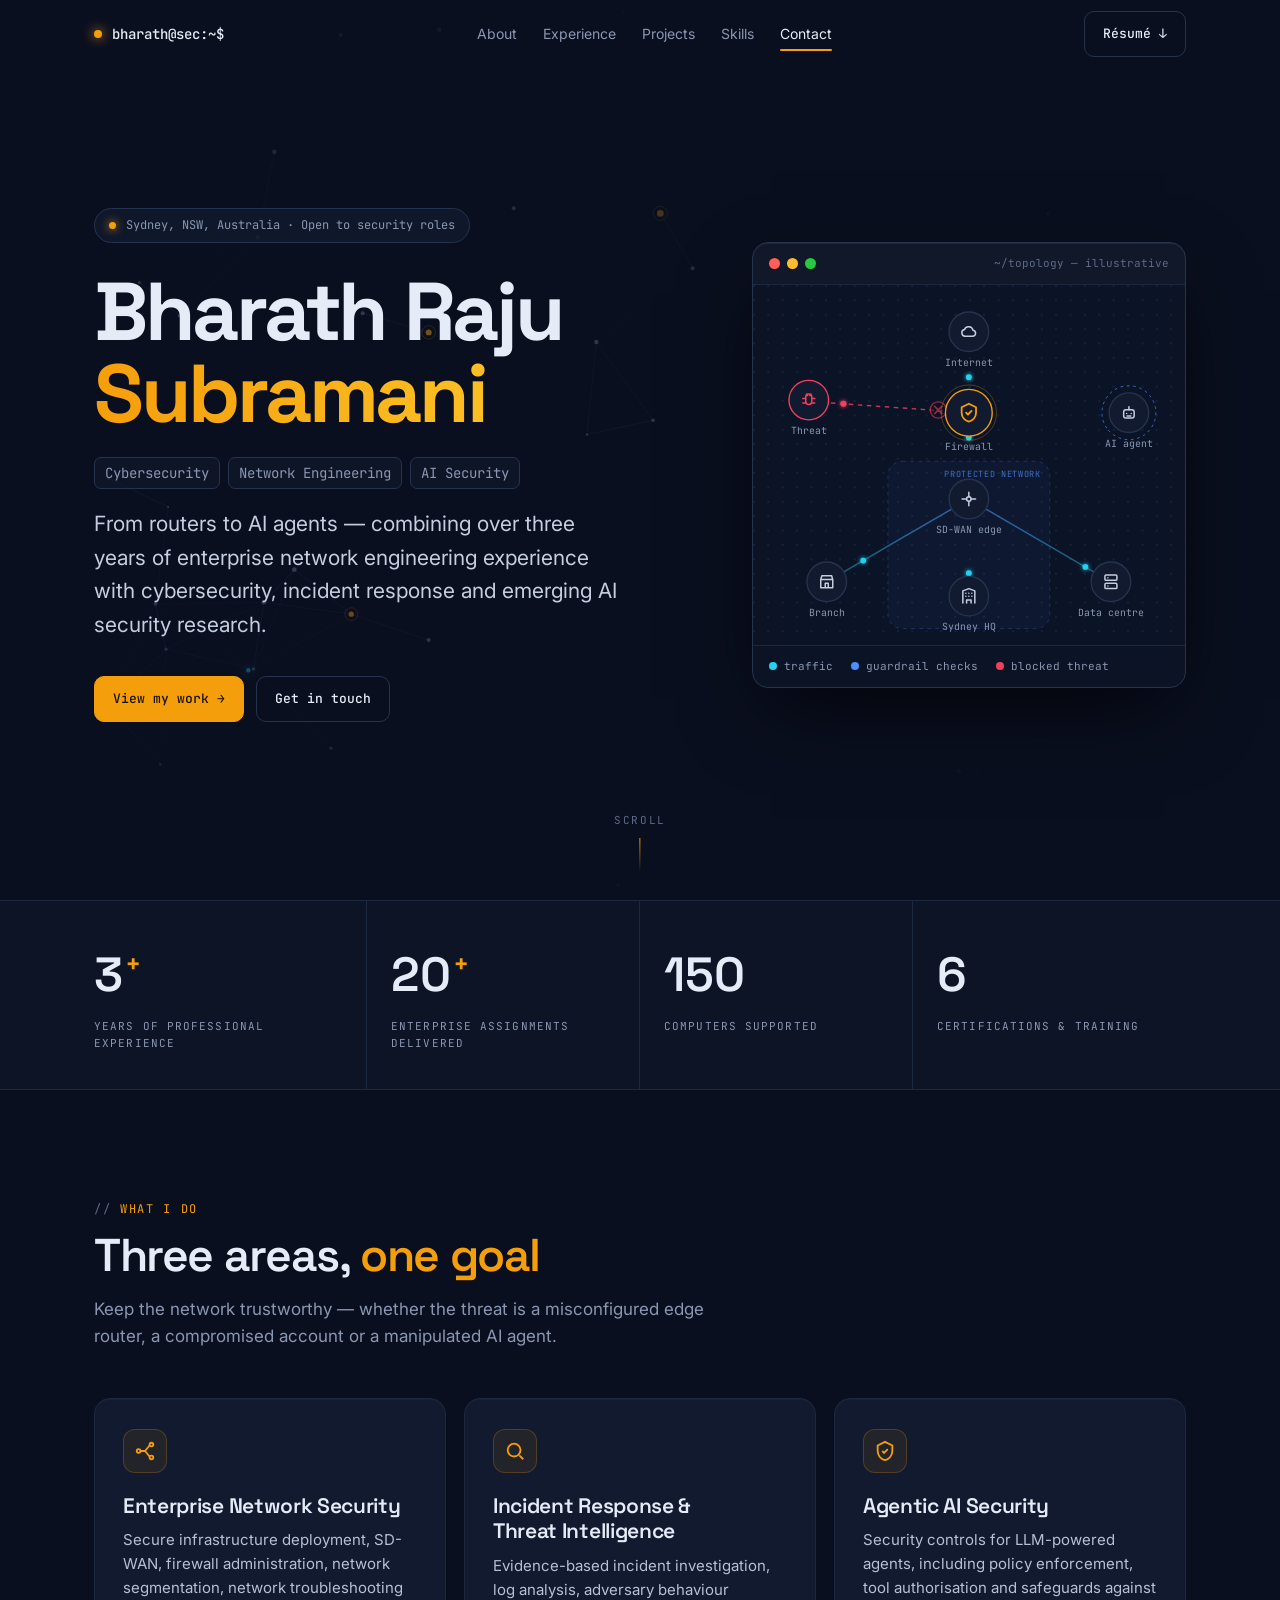
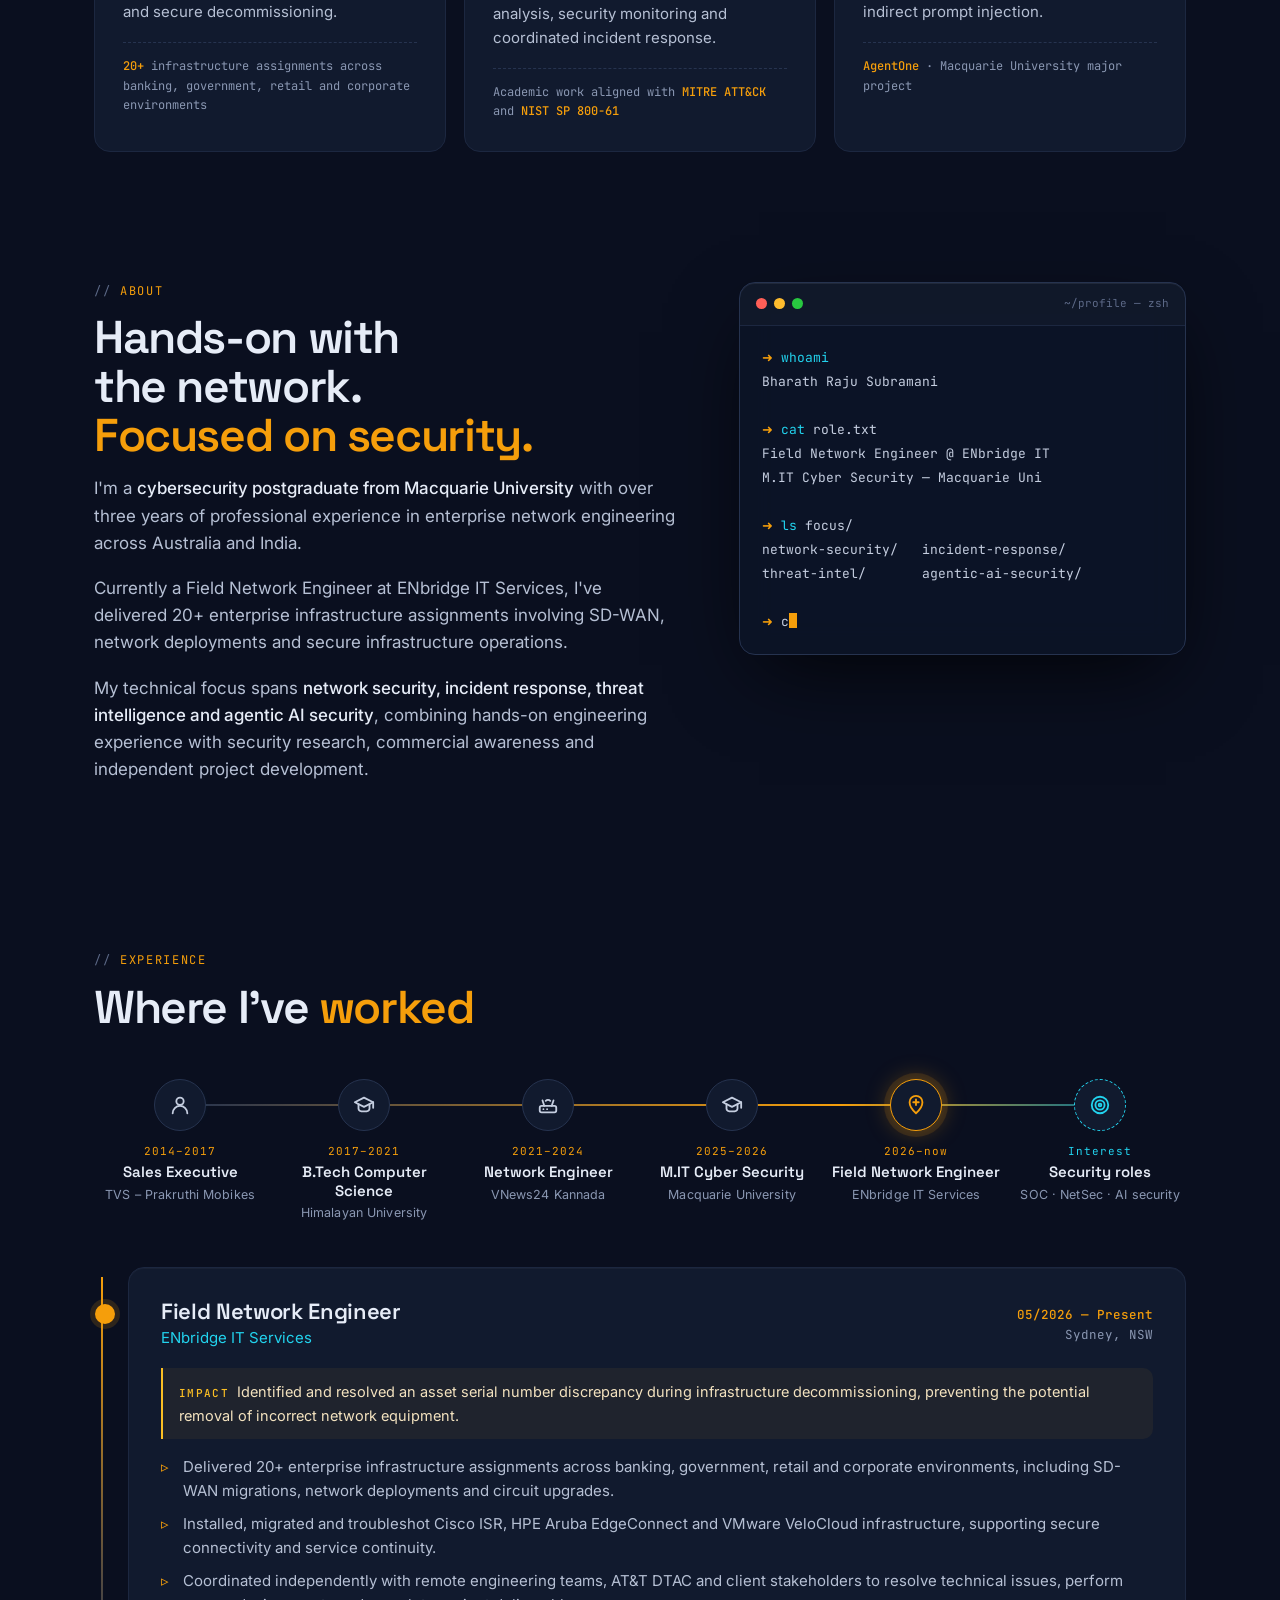
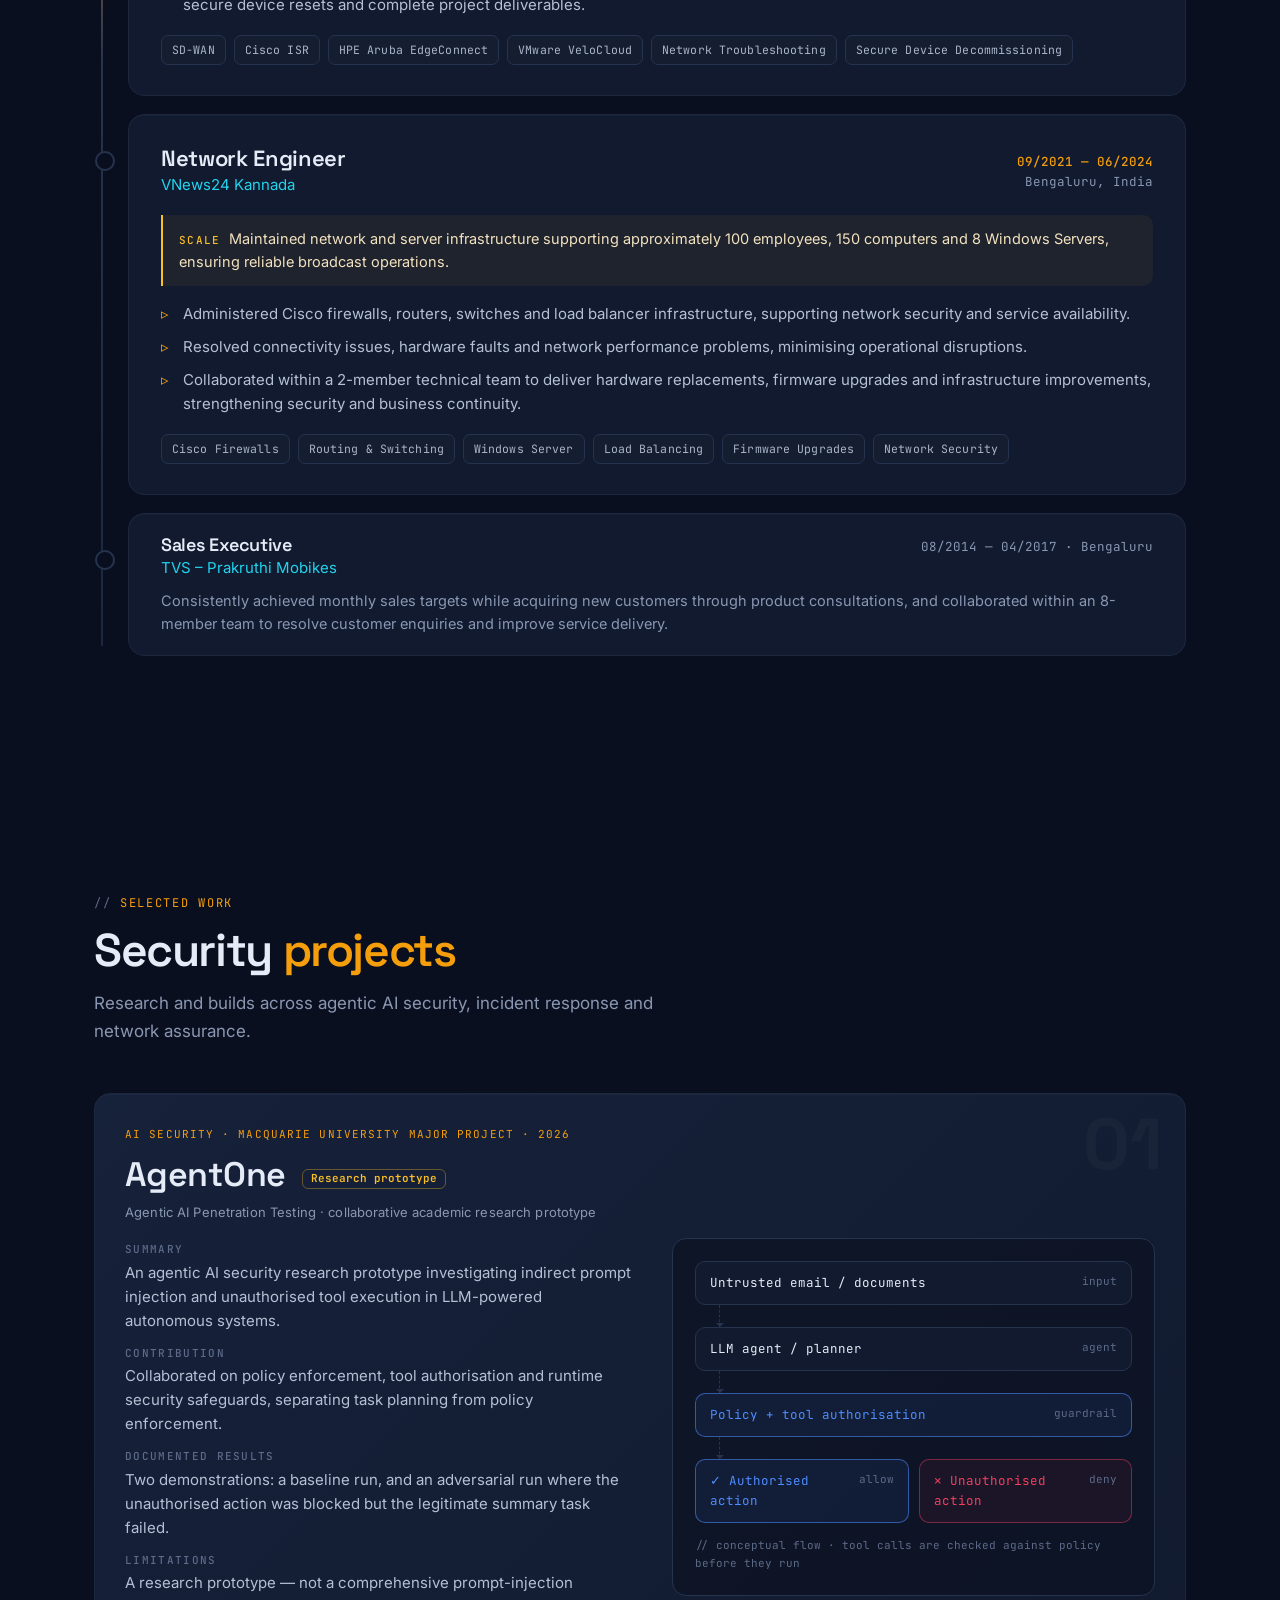
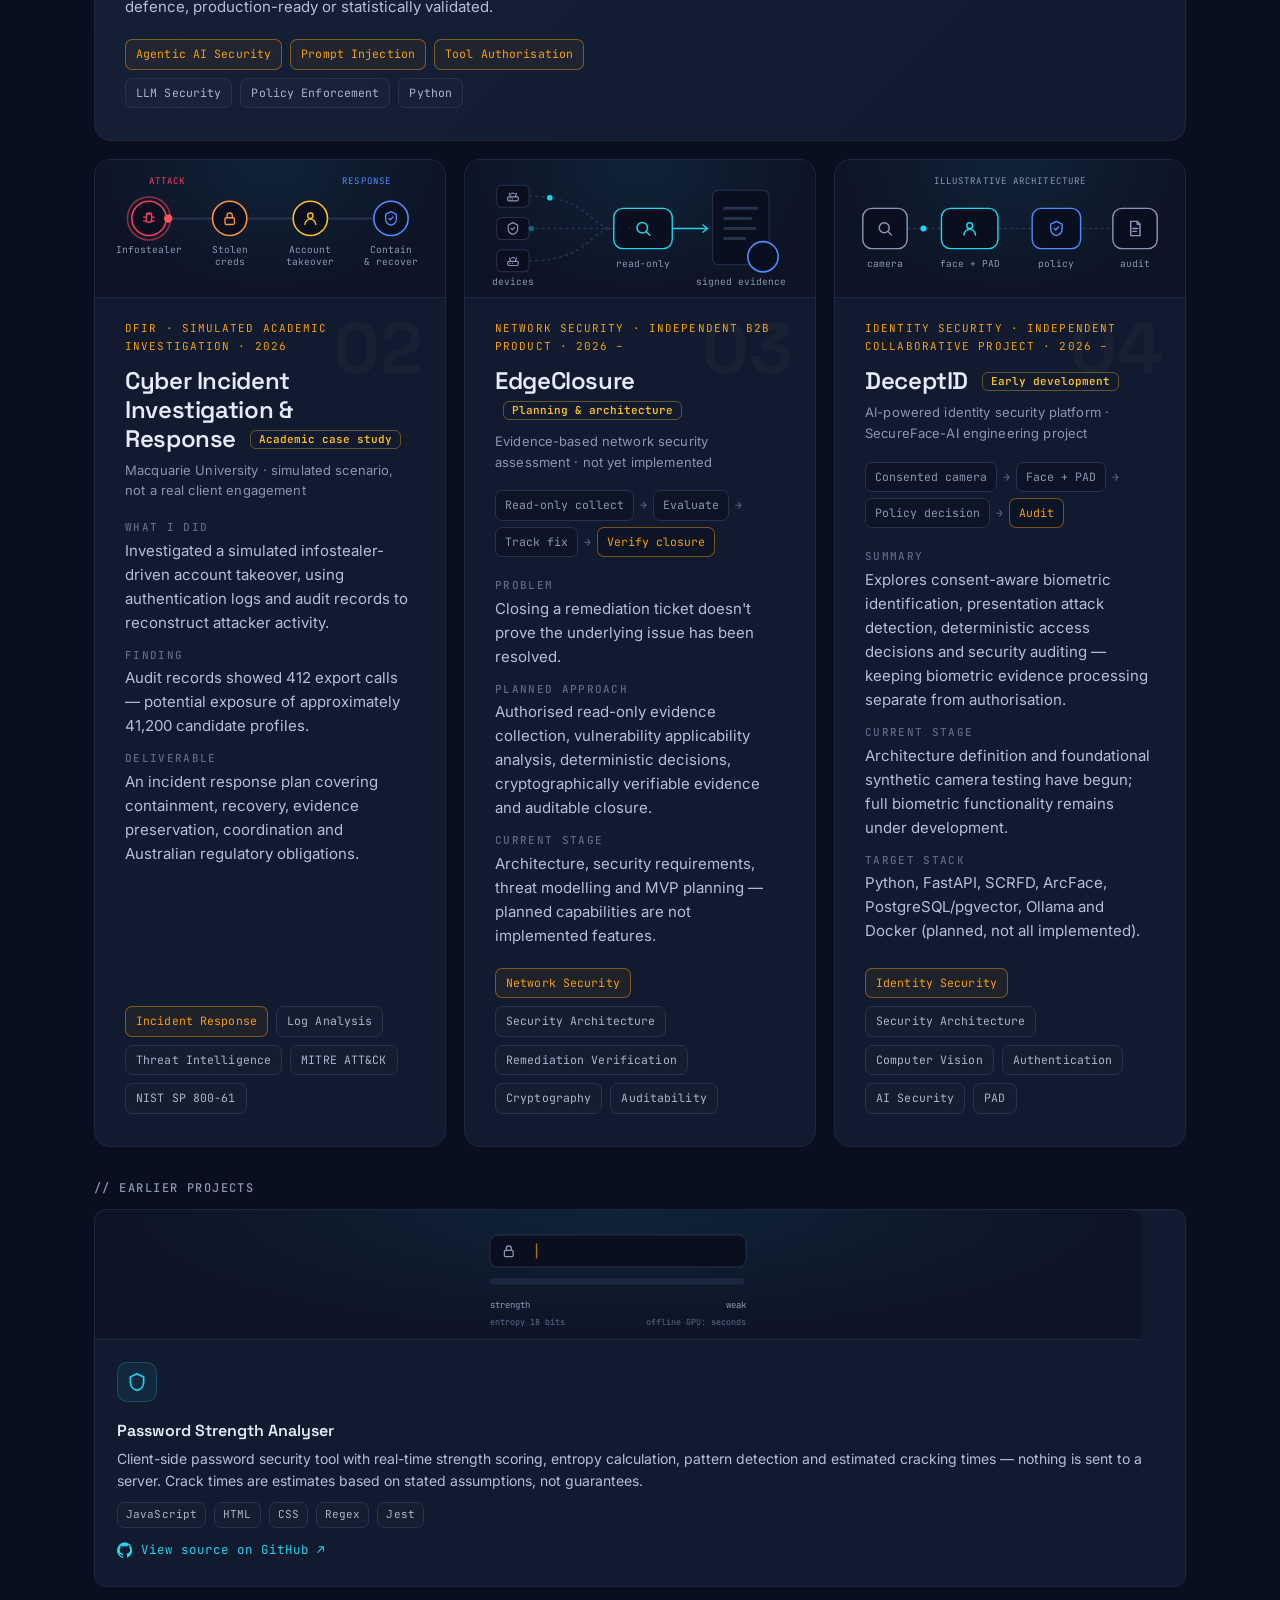
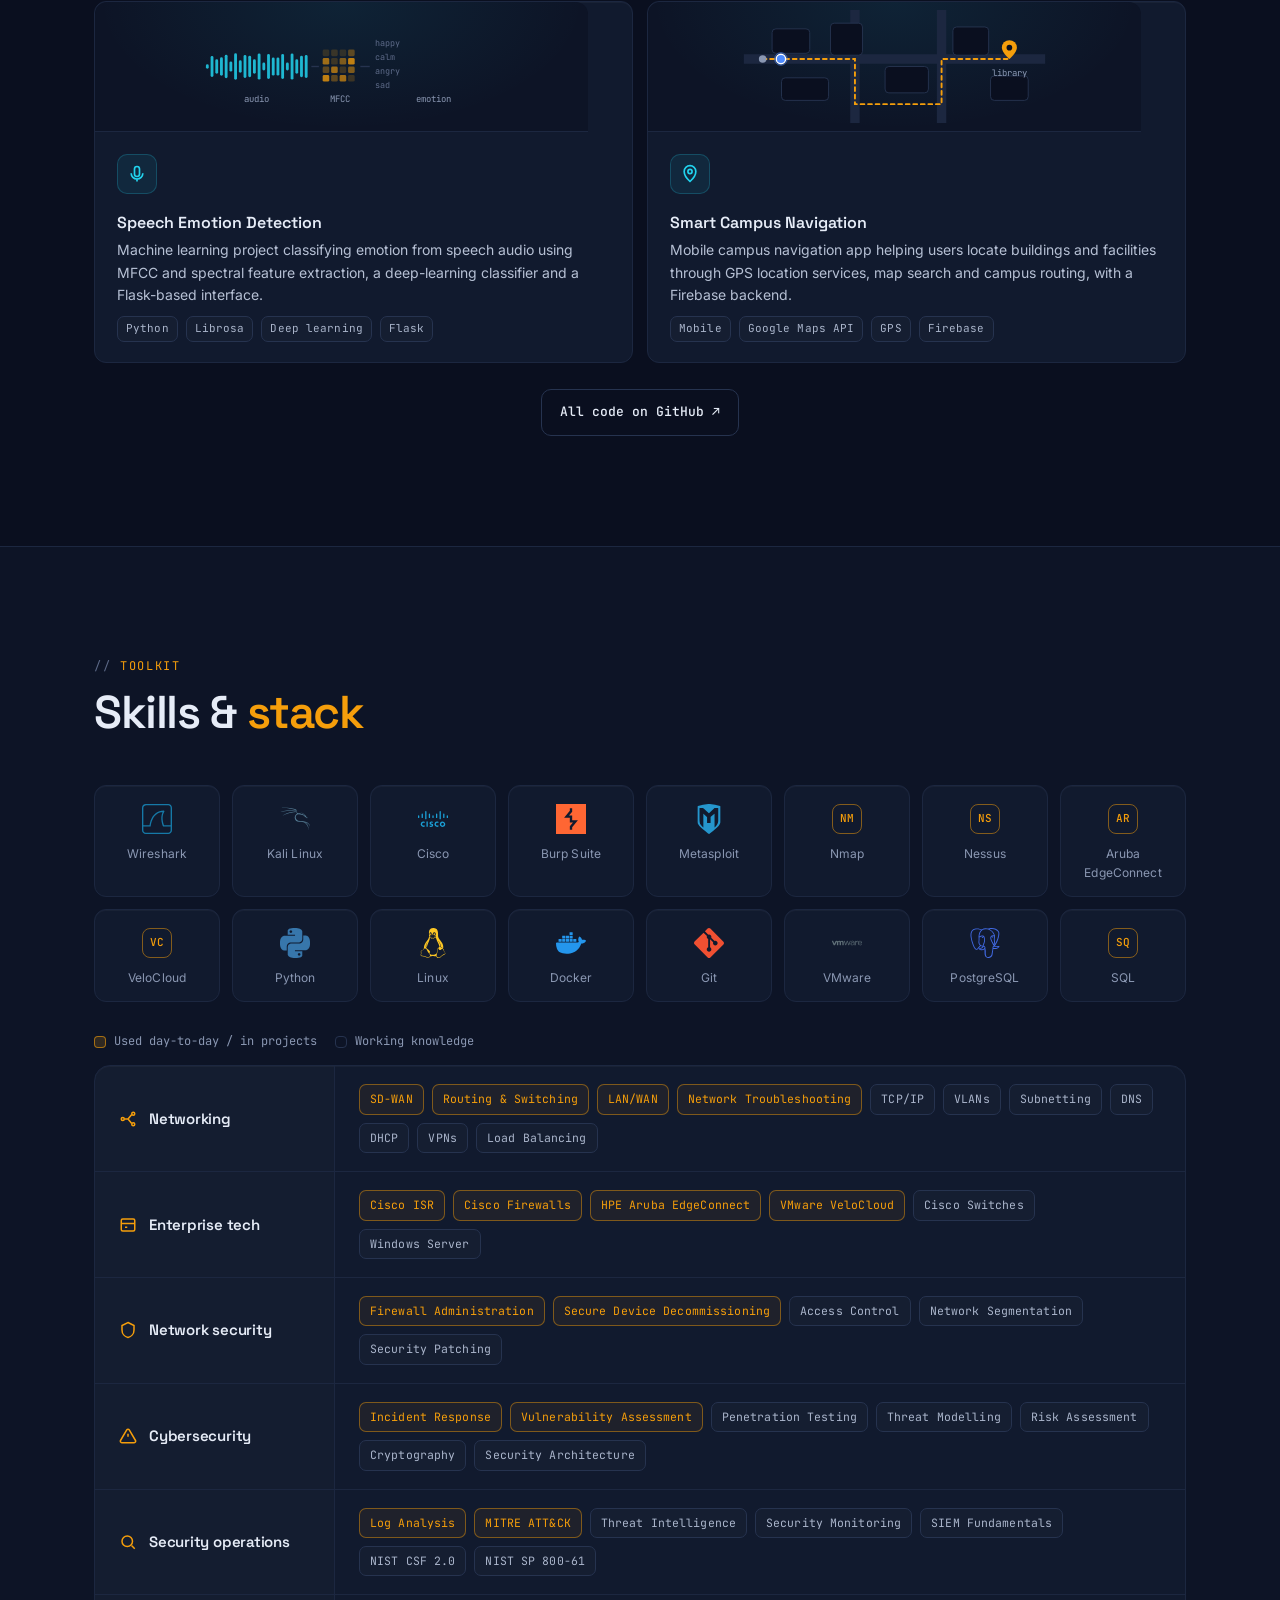
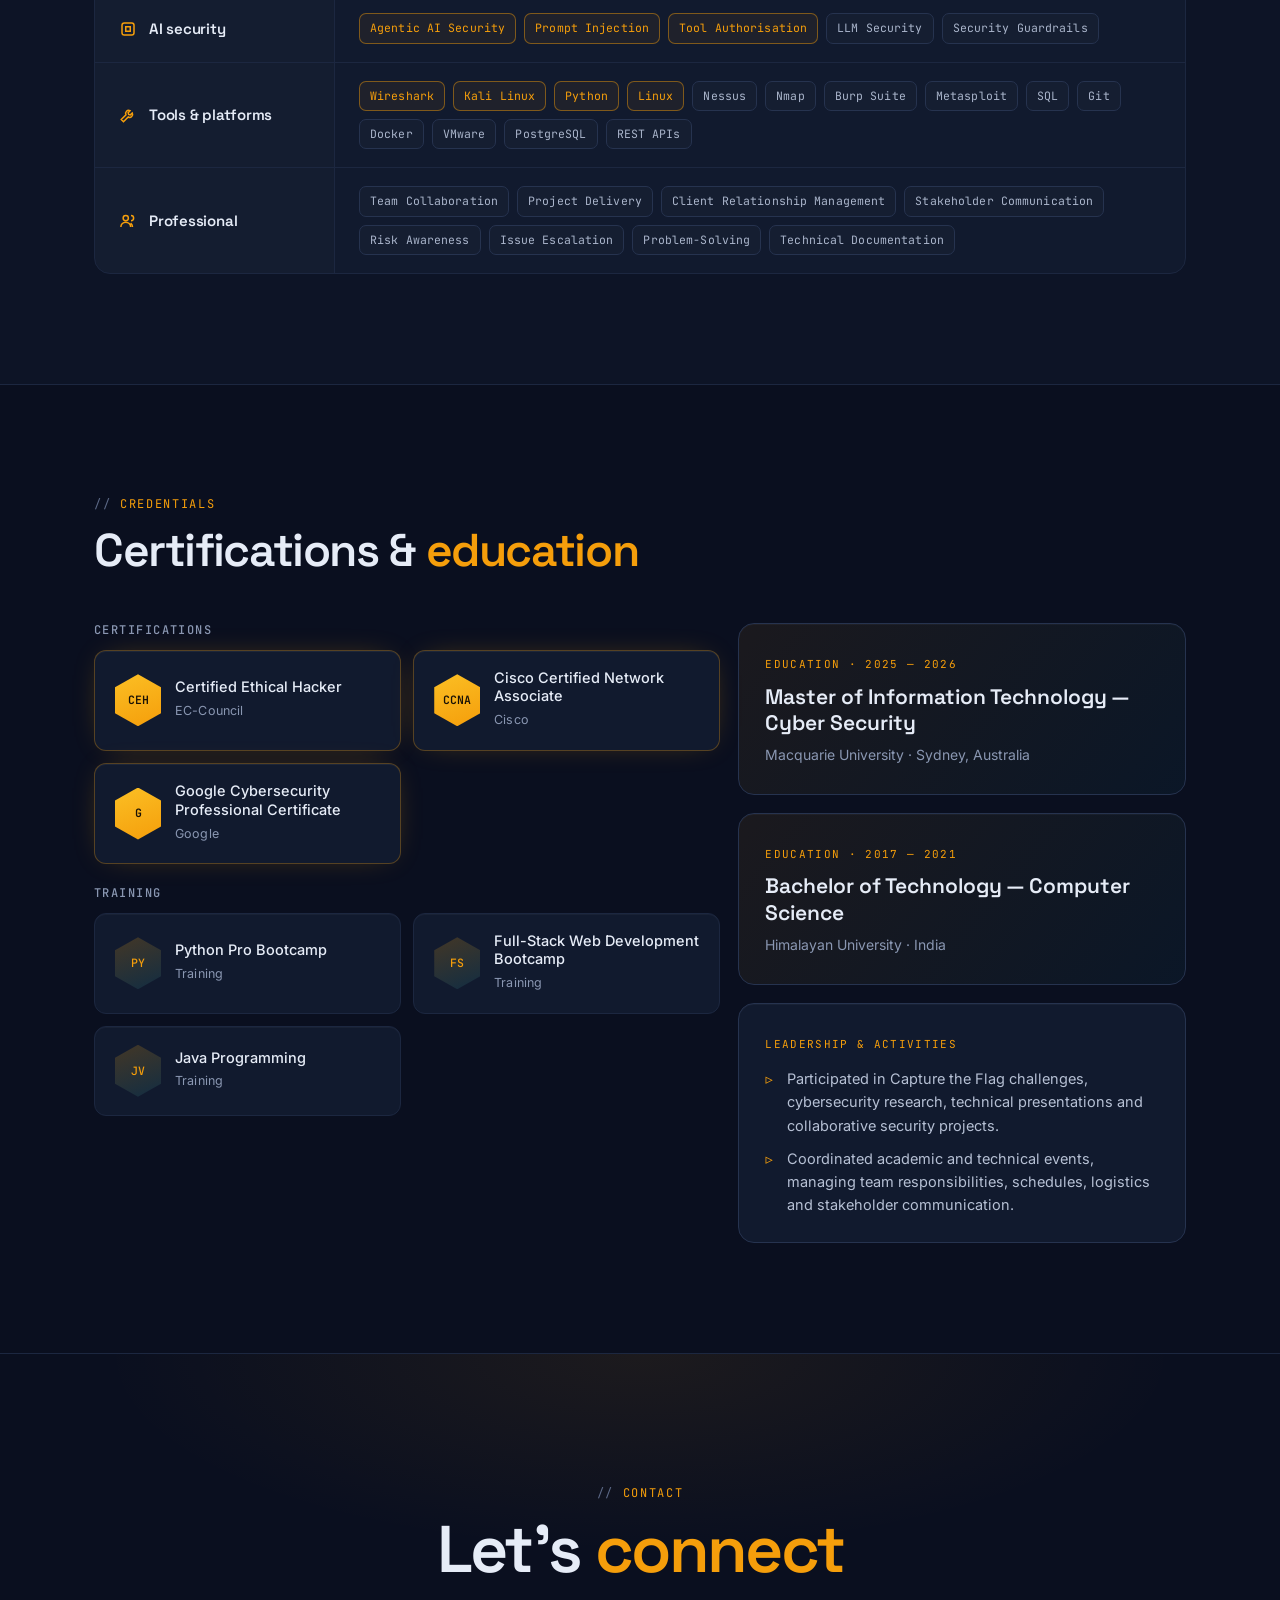
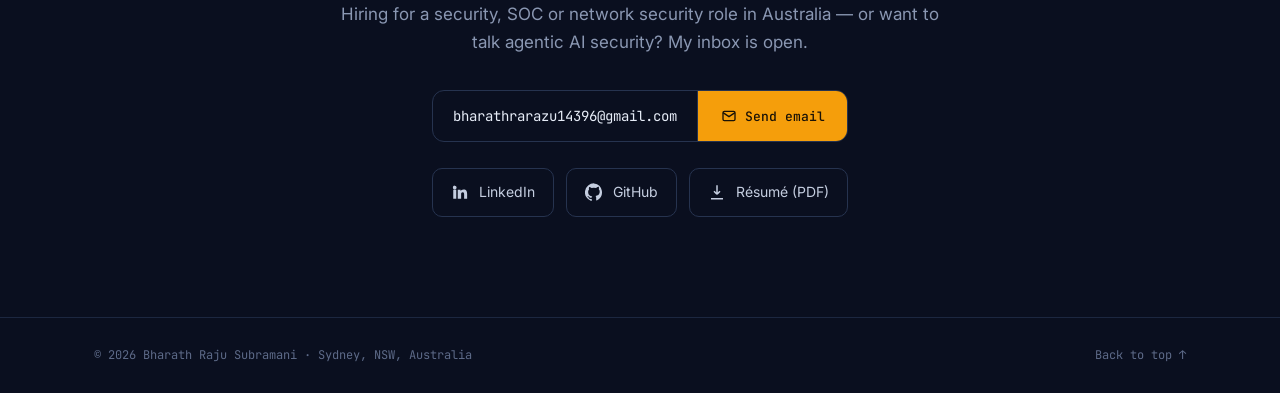
==== index.html @ dbf2a5c2 "Static name/stats fallback, single H1, social preview image and large-image cards" ====
<!doctype html>
<html lang="en">
<head>
<meta charset="utf-8">
<meta name="viewport" content="width=device-width, initial-scale=1">
<title>Bharath Raju Subramani | Cybersecurity, Network Engineering &amp; AI Security</title>
<meta name="description" content="Cybersecurity postgraduate from Macquarie University and Field Network Engineer in Sydney, Australia. Explore my work in enterprise network security, incident response, agentic AI security and cybersecurity research.">
<meta name="author" content="Bharath Raju Subramani">
<meta name="theme-color" content="#0a0f1f">
<meta property="og:type" content="website">
<meta property="og:title" content="Bharath Raju Subramani | Cybersecurity, Network Engineering & AI Security">
<meta property="og:description" content="Cybersecurity postgraduate from Macquarie University and Field Network Engineer in Sydney, Australia. Enterprise network security, incident response and agentic AI security.">
<meta name="twitter:title" content="Bharath Raju Subramani | Cybersecurity, Network Engineering & AI Security">
<meta name="twitter:description" content="Enterprise network security, incident response and agentic AI security. Sydney, Australia.">
<meta property="og:url" content="https://bharathraju.vercel.app/">
<link rel="canonical" href="https://bharathraju.vercel.app/">
<meta property="og:image" content="https://bharathraju.vercel.app/og-image.png">
<meta property="og:image:width" content="1200">
<meta property="og:image:height" content="630">
<meta property="og:image:alt" content="Bharath Raju Subramani — Cybersecurity, Network Engineering and AI Security portfolio">
<meta name="twitter:card" content="summary_large_image">
<meta name="twitter:image" content="https://bharathraju.vercel.app/og-image.png">
<link rel="icon" href="data:image/svg+xml,%3Csvg xmlns='http://www.w3.org/2000/svg' viewBox='0 0 64 64'%3E%3Crect width='64' height='64' rx='14' fill='%230a0f1f'/%3E%3Cpath d='M32 10l18 8v13c0 11-7.7 19.6-18 23-10.3-3.4-18-12-18-23V18z' fill='none' stroke='%23f59e0b' stroke-width='4'/%3E%3Ccircle cx='32' cy='31' r='5' fill='%23f59e0b'/%3E%3C/svg%3E">
<link rel="preconnect" href="https://fonts.googleapis.com">
<link rel="preconnect" href="https://fonts.gstatic.com" crossorigin>
<link href="https://fonts.googleapis.com/css2?family=Space+Grotesk:wght@400;500;600;700&family=Inter:wght@400;500;600&family=JetBrains+Mono:wght@400;500&display=swap" rel="stylesheet">
<link rel="stylesheet" href="css/style.css">
<script type="application/ld+json">
{"@context":"https://schema.org","@type":"Person","name":"Bharath Raju Subramani","jobTitle":"Field Network Engineer","worksFor":{"@type":"Organization","name":"ENbridge IT Services"},"alumniOf":[{"@type":"CollegeOrUniversity","name":"Macquarie University"},{"@type":"CollegeOrUniversity","name":"Himalayan University"}],"address":{"@type":"PostalAddress","addressLocality":"Sydney","addressRegion":"NSW","addressCountry":"AU"},"url":"https://bharathraju.vercel.app/","sameAs":["https://www.linkedin.com/in/bharathrajusubramani/","https://github.com/bharathraju-sec"],"knowsAbout":["Network Security","Incident Response","Threat Intelligence","Vulnerability Assessment","Agentic AI Security","SD-WAN"]}
</script>
<!-- Content lives in js/data.js; js/graphics.js draws the SVG art; js/render.js builds the page; js/main.js adds the interactions. -->
<script src="js/data.js" defer></script>
<script src="js/logos.js" defer></script>
<script src="js/graphics.js" defer></script>
<script src="js/render.js" defer></script>
<script src="js/main.js" defer></script>
</head>
<body>
<a class="skip" href="#main">Skip to content</a>

<nav class="nav" id="nav" aria-label="Main">
  <div class="wrap">
    <a href="#top" class="brand" id="brand"></a>
    <div class="links" id="links"></div>
    <a href="resume.pdf" class="btn" data-resume download>Résumé ↓</a>
    <button class="menu-btn" id="menuBtn" aria-label="Open menu" aria-expanded="false" aria-controls="sheet" aria-haspopup="dialog">☰</button>
  </div>
  <div class="progress" id="progress"></div>
</nav>

<!-- Mobile menu: a sheet you can drag down to dismiss -->
<div class="scrim" id="scrim" hidden></div>
<div class="sheet" id="sheet" role="dialog" aria-modal="true" aria-label="Menu" tabindex="-1" hidden>
  <div class="grabber" aria-hidden="true"></div>
  <div class="sheet-title">Menu</div>
  <nav class="sheet-links" id="sheetLinks" aria-label="Sections"></nav>
  <div class="sheet-actions">
    <a href="resume.pdf" class="btn primary" data-resume download>Résumé ↓</a>
    <a href="#contact" class="btn" id="sheetContact">Contact</a>
  </div>
</div>

<header class="hero" id="top">
  <canvas id="net" aria-hidden="true"></canvas>
  <div class="wrap">
    <div id="heroText">
      <!-- static fallback (replaced by js/render.js): real name and headline for crawlers and no-JS visitors -->
      <div class="h1-wrap"><h1 id="heroName">Bharath Raju<br><span class="grad">Subramani</span></h1></div>
      <div class="role"><span>Cybersecurity</span><span>Network Engineering</span><span>AI Security</span></div>
      <p class="tagline">From routers to AI agents — combining over three years of enterprise network engineering experience with cybersecurity, incident response and emerging AI security research.</p>
    </div>
    <figure class="map-card">
      <div class="term-bar"><b></b><b></b><b></b><span>~/topology — illustrative</span></div>
      <div id="heroMap"></div>
      <figcaption class="map-legend">
        <span><i style="background:var(--accent-2)"></i>traffic</span>
        <span><i style="background:var(--ok)"></i>guardrail checks</span>
        <span><i style="background:var(--bad)"></i>blocked threat</span>
      </figcaption>
    </figure>
  </div>
  <div class="scroll-hint" aria-hidden="true">SCROLL<i></i></div>
</header>

<main id="main">
  <!-- static fallback (replaced by js/render.js): the real figures, never zero placeholders -->
  <div class="stats"><div class="wrap">
    <div class="stat"><div class="n">3<sup>+</sup></div><div class="t">Years of professional experience</div></div>
    <div class="stat"><div class="n">20<sup>+</sup></div><div class="t">Enterprise assignments delivered</div></div>
    <div class="stat"><div class="n">150</div><div class="t">Computers supported</div></div>
    <div class="stat"><div class="n">6</div><div class="t">Certifications &amp; training</div></div>
  </div></div>
  <noscript>
    <section><div class="wrap">
      <h2>Bharath Raju Subramani</h2>
      <p class="lede">Cybersecurity · Network Engineering · AI Security — Sydney, NSW.
        This site needs JavaScript. You can still <a href="resume.pdf" style="color:var(--accent)">download my résumé</a>
        or email <a href="mailto:bharathrarazu14396@gmail.com" style="color:var(--accent)">bharathrarazu14396@gmail.com</a>.</p>
    </div></section>
  </noscript>
</main>

<footer>
  <div class="wrap">
    <span id="footerText"></span>
    <a href="#top">Back to top ↑</a>
  </div>
</footer>
</body>
</html>
---- css/style.css ----
:root{
  color-scheme:dark;   /* dark scrollbars and native controls */
  /* Palette: "Cobalt night, amber signal". Change colours here only. */
  --bg:#0a0f1f; --bg-2:#0d1426; --card:#111a2e; --card-2:#16213a;
  --line:#1c2740; --line-2:#26334f;
  --text:#e6ecf7; --body:#b6c0d4; --muted:#8a97b2; --dim:#5d6a88; --soft:#c5cee0; --chip-ink:#aab5cb;
  --accent:#f59e0b; --accent-hover:#fbbf24; --accent-ink:#1a1206;   /* amber: actions + highlights */
  --accent-2:#22d3ee;                                                 /* cyan: traffic / data */
  --ok:#4f8cff;                                                       /* cobalt: allowed / secured */
  --warn:#fbbf24; --warn-ink:#f3e2bf; --bad:#f43f5e;                  /* rose: threats only */
  --bg-rgb:10,15,31; --bg-2-rgb:13,20,38; --card-rgb:17,26,46;
  --accent-rgb:245,158,11; --accent-2-rgb:34,211,238; --ok-rgb:79,140,255; --warn-rgb:251,191,36; --bad-rgb:244,63,94;
  --radius:16px; --max:1140px;
  --f-head:'Space Grotesk',system-ui,sans-serif;
  --f-body:'Inter',system-ui,sans-serif;
  --f-mono:'JetBrains Mono',ui-monospace,monospace;
}
*{box-sizing:border-box;margin:0;padding:0}
html{scroll-behavior:smooth;scroll-padding-top:84px}
body{background:var(--bg);color:var(--text);font-family:var(--f-body);line-height:1.6;-webkit-font-smoothing:antialiased;overflow-x:hidden}
a{color:inherit;text-decoration:none}
::selection{background:var(--accent);color:var(--accent-ink)}
:focus-visible{outline:2px solid var(--accent);outline-offset:3px;border-radius:6px}
.skip{position:absolute;left:16px;top:-60px;z-index:100;background:var(--accent);color:var(--accent-ink);padding:10px 16px;border-radius:8px;font-weight:600}
.skip:focus{top:12px}
.wrap{max-width:var(--max);margin:0 auto;padding:0 24px}
.mono{font-family:var(--f-mono)}
.label{font-family:var(--f-mono);font-size:12px;letter-spacing:.14em;text-transform:uppercase;color:var(--accent)}
.label::before{content:"// ";color:var(--dim)}
h1,h2,h3{font-family:var(--f-head);letter-spacing:-.02em;line-height:1.1}
h2{font-size:clamp(30px,4.4vw,46px);font-weight:600;margin:12px 0 16px}
h2 em{font-style:normal;color:var(--accent)}
.lede{color:var(--muted);max-width:620px;font-size:17px}
section{padding:110px 0;position:relative}
.sec-head{margin-bottom:48px}

.btn{display:inline-flex;align-items:center;gap:8px;font-family:var(--f-mono);font-size:13px;font-weight:500;padding:12px 18px;border-radius:10px;border:1px solid var(--line-2);background:transparent;color:var(--text);transition:border-color .2s,color .2s,background .2s,transform .2s;cursor:pointer;white-space:nowrap}
.btn:hover{border-color:var(--accent);color:var(--accent)}
.btn.primary{background:var(--accent);color:var(--accent-ink);border-color:var(--accent)}
.btn.primary:hover{background:var(--accent-hover);color:var(--accent-ink);transform:translateY(-1px)}
.chips{display:flex;flex-wrap:wrap;gap:8px}
.chip{font-family:var(--f-mono);font-size:11.5px;padding:5px 10px;border-radius:7px;border:1px solid var(--line-2);color:var(--chip-ink);background:rgba(255,255,255,.015)}
.chip.core{border-color:rgba(var(--accent-rgb),.45);color:var(--accent);background:rgba(var(--accent-rgb),.06)}

/* NAV */
.nav{position:fixed;inset:0 0 auto 0;z-index:50;border-bottom:1px solid transparent;transition:background .3s,border-color .3s}
.nav.scrolled,.nav.open{background:rgba(var(--bg-rgb),.82);backdrop-filter:blur(14px);-webkit-backdrop-filter:blur(14px);border-color:var(--line)}
.nav .wrap{display:flex;align-items:center;justify-content:space-between;height:68px;gap:20px}
.brand{font-family:var(--f-mono);font-size:14px;font-weight:500;display:flex;align-items:center;gap:10px}
.brand .dot{width:8px;height:8px;border-radius:50%;background:var(--accent);box-shadow:0 0 12px var(--accent);animation:pulse 2.4s infinite}
@keyframes pulse{50%{opacity:.35}}
.links{display:flex;gap:26px;font-size:14px;color:var(--muted)}
.links a{position:relative;transition:color .2s}
.links a:hover,.links a.active{color:var(--text)}
.links a.active::after{content:"";position:absolute;left:0;right:0;bottom:-6px;height:2px;border-radius:2px;background:var(--accent)}
.menu-btn{display:none;background:none;border:1px solid var(--line-2);color:var(--text);border-radius:10px;width:42px;height:42px;font-size:18px;cursor:pointer}
.progress{position:absolute;left:0;bottom:-1px;height:2px;width:0;background:linear-gradient(90deg,var(--accent),var(--accent-2))}

/* HERO */
.hero{min-height:100vh;display:flex;align-items:center;padding:120px 0 90px;overflow:hidden}
#net{position:absolute;inset:0;width:100%;height:100%;opacity:.6}
.hero::after{content:"";position:absolute;inset:0;background:radial-gradient(ellipse 75% 65% at 30% 50%,transparent 0%,var(--bg) 88%);pointer-events:none}
.hero .wrap{position:relative;z-index:2;display:grid;grid-template-columns:1.25fr .9fr;gap:56px;align-items:center;width:100%}
.status{display:inline-flex;align-items:center;gap:10px;font-family:var(--f-mono);font-size:12px;color:var(--muted);border:1px solid var(--line-2);background:rgba(var(--card-rgb),.75);padding:7px 14px;border-radius:999px;margin-bottom:28px}
.status i{width:7px;height:7px;border-radius:50%;background:var(--accent);box-shadow:0 0 10px var(--accent)}
.hero h1{font-size:clamp(44px,6.8vw,82px);font-weight:700}
.hero h1 .grad{background:linear-gradient(90deg,var(--accent),var(--accent-hover));-webkit-background-clip:text;background-clip:text;color:transparent}
.hero .role{font-family:var(--f-mono);font-size:14px;color:var(--muted);margin:22px 0 18px;display:flex;flex-wrap:wrap;gap:8px}
.hero .role span{border:1px solid var(--line-2);border-radius:7px;padding:4px 10px;background:rgba(var(--card-rgb),.6)}
.hero .tagline{font-size:clamp(18px,2vw,21px);color:var(--soft);max-width:560px;margin-bottom:34px}
.hero .tagline b{color:var(--text);font-weight:500}
.cta{display:flex;flex-wrap:wrap;gap:12px}
.term{background:rgba(var(--bg-2-rgb),.9);border:1px solid var(--line-2);border-radius:var(--radius);overflow:hidden;box-shadow:0 30px 80px -20px rgba(0,0,0,.8);backdrop-filter:blur(6px)}
.term-bar{display:flex;align-items:center;gap:7px;padding:12px 16px;border-bottom:1px solid var(--line);background:rgba(255,255,255,.02)}
.term-bar b{width:11px;height:11px;border-radius:50%}
.term-bar b:nth-child(1){background:#ff5f57}.term-bar b:nth-child(2){background:#febc2e}.term-bar b:nth-child(3){background:#28c840}
.term-bar span{margin-left:auto;font-family:var(--f-mono);font-size:11px;color:var(--dim)}
.term pre{font-family:var(--f-mono);font-size:13px;line-height:1.85;padding:20px 22px;color:var(--soft);white-space:pre-wrap;min-height:300px}
.term .p{color:var(--accent)} .term .k{color:var(--accent-2)} .term .w{color:var(--warn)}
.cursor{display:inline-block;width:8px;height:15px;background:var(--accent);vertical-align:-2px;animation:blink 1s steps(1) infinite}
@keyframes blink{50%{opacity:0}}
.scroll-hint{position:absolute;left:50%;bottom:28px;z-index:2;transform:translateX(-50%);font-family:var(--f-mono);font-size:11px;letter-spacing:.14em;color:var(--dim);display:flex;flex-direction:column;align-items:center;gap:8px}
.scroll-hint i{width:1px;height:34px;background:linear-gradient(var(--accent),transparent);animation:drop 1.8s infinite}
@keyframes drop{0%{transform:scaleY(0);transform-origin:top}50%{transform:scaleY(1);transform-origin:top}51%{transform-origin:bottom}100%{transform:scaleY(0);transform-origin:bottom}}

/* STATS */
.stats{border-top:1px solid var(--line);border-bottom:1px solid var(--line);background:var(--bg-2)}
.stats .wrap{display:grid;grid-template-columns:repeat(4,1fr)}
.stat{padding:36px 24px;border-right:1px solid var(--line)}
.stat:first-child{padding-left:0}
.stat:last-child{border-right:0}
.stat .n{font-family:var(--f-head);font-size:clamp(34px,4vw,48px);font-weight:600}
.stat .n sup{color:var(--accent);font-size:.55em;vertical-align:.7em;margin-left:2px}
.stat .t{font-family:var(--f-mono);font-size:11px;letter-spacing:.1em;text-transform:uppercase;color:var(--muted);margin-top:4px}

/* FOCUS */
.focus{display:grid;grid-template-columns:repeat(3,1fr);gap:18px}
.pillar{padding:30px 28px;border:1px solid var(--line);border-radius:var(--radius);background:var(--card);transition:border-color .25s,transform .25s}
.pillar:hover{border-color:var(--line-2);transform:translateY(-3px)}
.pillar .ico{width:44px;height:44px;border-radius:12px;display:grid;place-items:center;background:rgba(var(--accent-rgb),.08);border:1px solid rgba(var(--accent-rgb),.22);color:var(--accent);margin-bottom:20px}
.pillar .ico svg{width:22px;height:22px}
.pillar h3{font-size:21px;font-weight:600;margin-bottom:10px}
.pillar p{color:var(--body);font-size:15px;margin-bottom:18px}
.pillar .proof{font-family:var(--f-mono);font-size:12px;color:var(--muted);border-top:1px dashed var(--line-2);padding-top:14px}
.pillar .proof b{color:var(--accent);font-weight:500}

/* ABOUT */
.about-grid{display:grid;grid-template-columns:1.3fr 1fr;gap:64px;align-items:start}
.about p{color:var(--body);font-size:17px;margin-bottom:18px}
.about p strong{color:var(--text);font-weight:500}
.facts{border:1px solid var(--line);border-radius:var(--radius);background:var(--card);overflow:hidden}
.facts h3{font-family:var(--f-mono);font-size:13px;font-weight:500;color:var(--muted);padding:16px 22px;border-bottom:1px solid var(--line);background:rgba(255,255,255,.015)}
.facts dl{display:grid;grid-template-columns:auto 1fr}
.facts dt,.facts dd{padding:14px 22px;border-bottom:1px solid var(--line);font-size:14px}
.facts dt{font-family:var(--f-mono);font-size:12px;color:var(--dim);text-transform:uppercase;letter-spacing:.08em;padding-right:8px}
.facts dd{color:var(--text)}
.facts dt:nth-last-child(2),.facts dd:last-child{border-bottom:0}

/* EXPERIENCE — timeline */
.timeline{position:relative;padding-left:34px}
.timeline::before{content:"";position:absolute;left:7px;top:10px;bottom:10px;width:2px;background:linear-gradient(var(--accent),var(--line-2) 40%,var(--line))}
.job{position:relative;padding:30px 32px;border:1px solid var(--line);border-radius:var(--radius);background:var(--card);margin-bottom:18px;transition:border-color .25s}
.job:hover{border-color:var(--line-2)}
.job::before{content:"";position:absolute;left:-34px;top:36px;width:16px;height:16px;border-radius:50%;background:var(--bg);border:2px solid var(--line-2)}
.job.current::before{border-color:var(--accent);background:var(--accent);box-shadow:0 0 0 5px rgba(var(--accent-rgb),.15)}
.job-head{display:flex;flex-wrap:wrap;justify-content:space-between;gap:6px 20px;align-items:baseline}
.job h3{font-size:22px;font-weight:600}
.job .co{color:var(--accent-2);font-size:15px}
.job .when{font-family:var(--f-mono);font-size:12.5px;color:var(--muted);text-align:right}
.job .when b{color:var(--accent);font-weight:500}
.highlight{margin:18px 0 16px;padding:12px 16px;border-left:2px solid var(--warn);background:rgba(var(--warn-rgb),.06);border-radius:0 10px 10px 0;font-size:14.5px;color:var(--warn-ink)}
.highlight b{font-family:var(--f-mono);font-size:11px;letter-spacing:.12em;color:var(--warn);font-weight:500;margin-right:8px}
.job ul{list-style:none;display:grid;gap:9px;margin-bottom:18px}
.job li{position:relative;padding-left:22px;color:var(--body);font-size:15px}
.job li::before{content:"▹";position:absolute;left:0;color:var(--accent)}
.job.compact{padding:20px 32px}
.job.compact p{color:var(--muted);font-size:14.5px;margin-top:8px}

/* PROJECTS */
.projects{display:grid;grid-template-columns:repeat(3,1fr);gap:18px}
.proj-link{display:inline-flex;align-items:center;gap:8px;margin-top:18px;font-family:var(--f-mono);font-size:12.5px;color:var(--accent-2);align-self:flex-start}
.proj-link:hover{color:var(--accent)}
.proj-link svg{width:16px;height:16px}
.earlier{margin-top:34px}
.earlier h3{font-family:var(--f-mono);font-size:12px;font-weight:500;letter-spacing:.12em;text-transform:uppercase;color:var(--muted);margin-bottom:14px}
.earlier-grid{display:grid;grid-template-columns:1fr 1fr;gap:14px}
.mini{display:flex;gap:16px;padding:20px 22px;border:1px solid var(--line);border-radius:12px;background:var(--card)}
.mini .ic{flex:none;width:40px;height:40px;border-radius:10px;display:grid;place-items:center;background:rgba(var(--accent-2-rgb),.08);border:1px solid rgba(var(--accent-2-rgb),.22);color:var(--accent-2)}
.mini .ic svg{width:20px;height:20px}
.mini b{display:block;font-family:var(--f-head);font-size:16px;font-weight:600;margin-bottom:4px}
.mini p{font-size:14px;color:var(--body);margin-bottom:10px}
.mini .chips .chip{font-size:11px;padding:3px 8px}
.proj{position:relative;display:flex;flex-direction:column;padding:32px 30px;border:1px solid var(--line);border-radius:var(--radius);background:var(--card);overflow:hidden;transition:border-color .25s,transform .25s}
.proj:hover{border-color:rgba(var(--accent-rgb),.4);transform:translateY(-3px)}
.proj.featured{grid-column:1/-1;display:grid;grid-template-columns:1.05fr 1fr;gap:40px;align-items:center;background:linear-gradient(135deg,var(--card-2),var(--card))}
.proj .num{position:absolute;right:22px;top:14px;font-family:var(--f-head);font-size:72px;font-weight:700;color:rgba(255,255,255,.03);line-height:1;pointer-events:none}
.proj .kind{font-family:var(--f-mono);font-size:11px;letter-spacing:.1em;text-transform:uppercase;color:var(--accent);margin-bottom:12px}
.proj h3{font-size:24px;font-weight:600;margin-bottom:6px}
.proj.featured h3{font-size:clamp(26px,3vw,34px)}
.proj .meta{font-size:13px;color:var(--muted);margin-bottom:18px}
.badge{display:inline-block;font-family:var(--f-mono);font-size:11px;color:var(--warn);border:1px solid rgba(var(--warn-rgb),.35);border-radius:6px;padding:2px 8px;margin-left:8px;vertical-align:4px;letter-spacing:0}
.case{display:grid;gap:12px;margin-bottom:20px}
.case div{font-size:15px;color:var(--body)}
.case b{display:block;font-family:var(--f-mono);font-size:11px;letter-spacing:.12em;text-transform:uppercase;color:var(--dim);font-weight:500;margin-bottom:2px}
.proj .chips{margin-top:auto}

/* flow diagram */
.flow{display:flex;flex-direction:column;gap:0;padding:22px;border:1px solid var(--line-2);border-radius:14px;background:rgba(var(--bg-rgb),.6);font-family:var(--f-mono);font-size:12.5px}
.flow .row{display:flex;align-items:center;gap:12px}
.flow .node{flex:1;padding:11px 14px;border:1px solid var(--line-2);border-radius:10px;background:var(--card);color:var(--text);display:flex;justify-content:space-between;gap:10px}
.flow .node small{color:var(--dim);font-size:11px}
.flow .node.gate{border-color:rgba(var(--ok-rgb),.55);background:rgba(var(--ok-rgb),.08);color:var(--ok)}
.flow .node.bad{border-color:rgba(var(--bad-rgb),.45);background:rgba(var(--bad-rgb),.06);color:var(--bad)}
.flow .arrow{height:22px;margin-left:24px;border-left:1px dashed var(--line-2);position:relative}
.flow .arrow::after{content:"";position:absolute;left:-4px;bottom:0;border:4px solid transparent;border-top-color:var(--line-2);border-bottom:0}
.flow .split{display:grid;grid-template-columns:1fr 1fr;gap:10px}
.flow .caption{margin-top:14px;color:var(--dim);font-size:11px}
.mini-flow{display:flex;flex-wrap:wrap;align-items:center;gap:6px;margin:0 0 20px;font-family:var(--f-mono);font-size:11.5px;color:var(--muted)}
.mini-flow span{padding:5px 9px;border:1px solid var(--line-2);border-radius:7px;background:rgba(var(--bg-rgb),.5)}
.mini-flow span.on{border-color:rgba(var(--accent-rgb),.45);color:var(--accent)}
.mini-flow em{font-style:normal;color:var(--dim)}
.more{margin-top:26px;display:flex;justify-content:center}

/* SKILLS — matrix */
.matrix{border:1px solid var(--line);border-radius:var(--radius);background:var(--card);overflow:hidden}
.mrow{display:grid;grid-template-columns:240px 1fr;border-bottom:1px solid var(--line)}
.mrow:last-child{border-bottom:0}
.mrow h3{display:flex;align-items:center;gap:12px;padding:22px 24px;font-size:15px;font-weight:600;border-right:1px solid var(--line);background:rgba(255,255,255,.012)}
.mrow h3 svg{width:18px;height:18px;color:var(--accent);flex:none}
.mrow .chips{padding:18px 24px;align-content:center}
.legend{display:flex;gap:18px;margin-top:14px;font-family:var(--f-mono);font-size:12px;color:var(--muted)}
.legend span{display:inline-flex;align-items:center;gap:8px}
.legend i{width:12px;height:12px;border-radius:4px;border:1px solid var(--line-2)}
.legend i.core{border-color:rgba(var(--accent-rgb),.6);background:rgba(var(--accent-rgb),.15)}

/* CREDENTIALS */
.cred-grid{display:grid;grid-template-columns:1.4fr 1fr;gap:18px;align-items:start}
.certs{display:grid;grid-template-columns:1fr 1fr;gap:12px}
.cert{display:flex;align-items:center;gap:14px;padding:18px 20px;border:1px solid var(--line);border-radius:12px;background:var(--card)}
.cert.key{border-color:rgba(var(--accent-rgb),.3)}
.cert .ic{flex:none;width:44px;height:44px;border-radius:10px;display:grid;place-items:center;font-family:var(--f-mono);font-size:11.5px;font-weight:500;color:var(--accent);background:rgba(var(--accent-rgb),.08);border:1px solid rgba(var(--accent-rgb),.2)}
.cert b{display:block;font-weight:500;font-size:14.5px;line-height:1.3}
.cert span{font-size:12.5px;color:var(--muted)}
.side{display:grid;gap:18px}
.edu,.acts{padding:26px 26px;border:1px solid var(--line-2);border-radius:var(--radius)}
.edu{background:linear-gradient(130deg,rgba(var(--accent-rgb),.07),rgba(var(--accent-2-rgb),.04))}
.edu small,.acts small{font-family:var(--f-mono);font-size:11px;letter-spacing:.12em;text-transform:uppercase;color:var(--accent)}
.edu b{display:block;font-family:var(--f-head);font-size:21px;font-weight:600;margin:8px 0 6px;line-height:1.25}
.edu span{color:var(--muted);font-size:14px}
.acts{background:var(--card)}
.acts ul{list-style:none;margin-top:12px;display:grid;gap:10px}
.acts li{position:relative;padding-left:22px;color:var(--body);font-size:14.5px}
.acts li::before{content:"▹";position:absolute;left:0;color:var(--accent)}

/* CONTACT */
.contact{text-align:center;padding:130px 0 100px;border-top:1px solid var(--line);background:radial-gradient(ellipse 60% 50% at 50% 0%,rgba(var(--accent-rgb),.08),transparent 70%)}
.contact h2{font-size:clamp(40px,6.2vw,66px)}
.contact .lede{margin:0 auto 34px}
.mail{display:inline-flex;align-items:stretch;border:1px solid var(--line-2);border-radius:12px;overflow:hidden;max-width:100%}
.mail a{padding:14px 20px;font-family:var(--f-mono);font-size:14px;color:var(--text);overflow:hidden;text-overflow:ellipsis}
.mail a:hover{color:var(--accent)}
.mail button{border:0;border-left:1px solid var(--line-2);background:var(--accent);color:var(--accent-ink);font-family:var(--f-mono);font-size:13px;font-weight:500;padding:0 18px;cursor:pointer;min-width:92px}
.socials{display:flex;justify-content:center;flex-wrap:wrap;gap:12px;margin-top:26px}
.socials a{display:inline-flex;align-items:center;gap:10px;padding:12px 18px;border:1px solid var(--line-2);border-radius:10px;font-size:14px;color:var(--soft);transition:border-color .2s,color .2s}
.socials a:hover{border-color:var(--accent);color:var(--accent)}
.socials svg{width:18px;height:18px}
footer{padding:28px 0;border-top:1px solid var(--line);font-family:var(--f-mono);font-size:12px;color:var(--dim)}
footer .wrap{display:flex;justify-content:space-between;flex-wrap:wrap;gap:10px}
footer a:hover{color:var(--accent)}

.reveal{opacity:0;transform:translateY(22px);transition:opacity .7s ease,transform .7s ease}
.reveal.in{opacity:1;transform:none}

@media (max-width:1000px){
  .hero .wrap,.about-grid,.cred-grid{grid-template-columns:1fr;gap:40px}
  .focus{grid-template-columns:1fr}
  .proj.featured{grid-template-columns:1fr;gap:28px}
  .projects{grid-template-columns:1fr 1fr}
  .projects .proj:last-child{grid-column:1/-1}
  .stats .wrap{grid-template-columns:1fr 1fr}
  .stat:first-child{padding-left:24px}
  .stat:nth-child(2){border-right:0}
  .stat:nth-child(-n+2){border-bottom:1px solid var(--line)}
  .scroll-hint{display:none}
}
@media (max-width:760px){
  .links,.nav .btn{display:none}
  .menu-btn{display:block}
  .wrap{padding:0 16px}
  section{padding:80px 0}
  .sec-head{margin-bottom:34px}
  .hero{padding-top:100px}
  .term pre{font-size:12px;min-height:0}
  .projects,.certs,.earlier-grid{grid-template-columns:1fr}
  .projects .proj:last-child{grid-column:auto}
  .proj{padding:26px 22px}
  .timeline{padding-left:24px}
  .timeline::before{left:3px}
  .job{padding:24px 20px}
  .job::before{left:-27px;width:14px;height:14px;top:30px}
  .job .when{text-align:left;width:100%}
  .job.compact{padding:18px 20px}
  .mrow{grid-template-columns:1fr}
  .mrow h3{border-right:0;border-bottom:1px solid var(--line);padding:16px 18px}
  .mrow .chips{padding:16px 18px}
  .stat{padding:26px 16px}
  .stat:first-child{padding-left:16px}
  .mail{flex-direction:column;width:100%}
  .mail button{border-left:0;border-top:1px solid var(--line-2);padding:12px}
}
@media (prefers-reduced-motion:reduce){
  html{scroll-behavior:auto}
  .reveal{opacity:1;transform:none;transition:none}
  .brand .dot,.cursor,.scroll-hint i{animation:none}
}

/* ═════════ GRAPHICS ═════════ */

/* hero network map */
.map-card{margin:0;background:rgba(var(--bg-2-rgb),.9);border:1px solid var(--line-2);border-radius:var(--radius);overflow:hidden;box-shadow:0 30px 80px -20px rgba(0,0,0,.8);backdrop-filter:blur(6px)}
.netmap{display:block;width:100%;height:auto}
.nm-label{font-family:var(--f-mono);font-size:11px;fill:var(--muted)}
.nm-zone{font-family:var(--f-mono);font-size:9.5px;fill:rgba(var(--ok-rgb),.75);letter-spacing:.08em;text-transform:uppercase}
.map-legend{display:flex;flex-wrap:wrap;gap:6px 18px;padding:12px 16px;border-top:1px solid var(--line);font-family:var(--f-mono);font-size:11px;color:var(--muted)}
.map-legend i{display:inline-block;width:8px;height:8px;border-radius:50%;margin-right:7px;vertical-align:0}

/* career path */
.journey-path{list-style:none;display:grid;grid-template-columns:repeat(var(--n,5),minmax(0,1fr));gap:12px;position:relative;margin:0 0 44px;padding:0}
.journey-path::before{content:"";position:absolute;left:calc(50% / var(--n,5));right:calc(50% / var(--n,5));top:25px;height:2px;background:linear-gradient(90deg,var(--line-2),var(--accent) 72%,rgba(var(--accent-2-rgb),.5))}
.journey-path::after{content:"";position:absolute;top:21px;left:calc(50% / var(--n,5));width:10px;height:10px;border-radius:50%;background:var(--accent-2);box-shadow:0 0 14px var(--accent-2);animation:travel 7s linear infinite}
@keyframes travel{0%{left:calc(50% / var(--n,5));opacity:0}6%{opacity:1}94%{opacity:1}100%{left:calc(100% - 50% / var(--n,5));opacity:0}}
.jp{position:relative;z-index:1;text-align:center;opacity:1}
.jp-dot{width:52px;height:52px;margin:0 auto 12px;border-radius:50%;display:grid;place-items:center;background:var(--card);border:1.5px solid var(--line-2);transition:transform .25s}
.jp:hover .jp-dot{transform:scale(1.08)}
.jp-dot svg{width:22px;height:22px;fill:none;stroke:var(--soft);stroke-width:2;stroke-linecap:round;stroke-linejoin:round}
.jp.current .jp-dot{border-color:var(--accent);box-shadow:0 0 0 6px rgba(var(--accent-rgb),.12),0 0 24px rgba(var(--accent-rgb),.35)}
.jp.current .jp-dot svg{stroke:var(--accent)}
.jp.next .jp-dot{border-style:dashed;border-color:var(--accent-2)}
.jp.next .jp-dot svg{stroke:var(--accent-2)}
.jp-year{display:block;font-family:var(--f-mono);font-size:11px;letter-spacing:.1em;color:var(--accent);margin-bottom:2px}
.jp.next .jp-year{color:var(--accent-2)}
.jp b{display:block;font-family:var(--f-head);font-size:15px;font-weight:600;line-height:1.25}
.jp-org{display:block;font-size:12.5px;color:var(--muted);margin-top:3px}

/* project header art */
.proj-art{margin:-32px -30px 22px;height:138px;padding:8px 12px;border-bottom:1px solid var(--line);background:radial-gradient(ellipse at 50% 0%,rgba(var(--accent-2-rgb),.08),transparent 70%),var(--bg-2)}
.proj-art svg{width:100%;height:100%;display:block}
.proj-art + .num{top:152px}
.art-label{font-family:var(--f-mono);font-size:9.5px;fill:var(--muted)}
.art-tag{font-family:var(--f-mono);font-size:9px;letter-spacing:.12em;text-transform:uppercase}
.art-pw{font-family:var(--f-mono);font-size:16px;fill:var(--soft);letter-spacing:2px}
.art-mono{font-family:var(--f-mono);font-size:9px;fill:var(--dim)}
.proj.in .draw{animation:draw 1.6s .3s ease forwards}
@keyframes draw{to{stroke-dashoffset:0}}
.seg{transform-box:fill-box;transform-origin:left center;transform:scaleX(0)}
.proj.in .seg{animation:grow .5s ease forwards}
@keyframes grow{to{transform:scaleX(1)}}
.blink{animation:blink 1s steps(1) infinite}
.proj:hover .proj-art{background:radial-gradient(ellipse at 50% 0%,rgba(var(--accent-rgb),.1),transparent 70%),var(--bg-2)}

/* tool logo wall */
.tools{list-style:none;display:grid;grid-template-columns:repeat(8,1fr);gap:12px;margin:0 0 30px;padding:0}
.tool{display:flex;flex-direction:column;align-items:center;gap:10px;padding:18px 6px 14px;border:1px solid var(--line);border-radius:12px;background:var(--card);font-size:12px;color:var(--muted);text-align:center;transition:border-color .2s,transform .2s,color .2s}
.tool svg{width:30px;height:30px;fill:var(--brand,var(--muted));transition:filter .25s,transform .25s}
.tool:hover{border-color:var(--line-2);transform:translateY(-3px);color:var(--text)}
.tool:hover svg{filter:drop-shadow(0 0 10px var(--brand,var(--accent)));transform:scale(1.08)}
.tool-mono{width:30px;height:30px;display:grid;place-items:center;font-family:var(--f-mono);font-size:11px;font-weight:500;color:var(--accent);border:1.5px solid rgba(var(--accent-rgb),.5);border-radius:8px}
.legend.reveal{margin:0 0 14px}

/* hexagon certification badges */
.cert .ic{width:46px;height:52px;border:0;border-radius:0;clip-path:polygon(50% 0,100% 25%,100% 75%,50% 100%,0 75%,0 25%);background:linear-gradient(160deg,rgba(var(--accent-rgb),.22),rgba(var(--accent-2-rgb),.1));color:var(--accent)}
.cert.key .ic{background:linear-gradient(160deg,var(--accent-hover),var(--accent));color:var(--accent-ink);font-weight:600}
.cert.key{box-shadow:0 0 32px -14px rgba(var(--accent-rgb),.45)}
.cert{transition:transform .2s,border-color .2s}
.cert:hover{transform:translateY(-2px);border-color:var(--line-2)}

@media (max-width:1000px){
  .tools{grid-template-columns:repeat(4,1fr)}
}
@media (max-width:760px){
  .journey-path{grid-template-columns:1fr;gap:0;margin-bottom:34px}
  .journey-path::before{left:25px;right:auto;top:26px;bottom:26px;width:2px;height:auto;background:linear-gradient(var(--line-2),var(--accent) 72%,rgba(var(--accent-2-rgb),.5))}
  .journey-path::after{left:21px;top:26px;animation:travelY 7s linear infinite}
  @keyframes travelY{0%{top:26px;opacity:0}6%{opacity:1}94%{opacity:1}100%{top:calc(100% - 36px);opacity:0}}
  .jp{display:grid;grid-template-columns:52px 1fr;column-gap:14px;text-align:left;padding:8px 0;align-items:center}
  .jp-dot{grid-row:1 / span 3;margin:0}
  .proj-art{margin:-26px -22px 20px}
  .proj-art + .num{top:146px}
  .tool{padding:14px 4px 12px;font-size:11px}
}
@media (prefers-reduced-motion:reduce){
  .journey-path::after{display:none}
  .draw{stroke-dashoffset:0 !important;animation:none !important}
  .seg{transform:none !important;animation:none !important}
  .blink{animation:none}
}

/* ═════════ APPLE-STYLE CRAFT ═════════
   Springs instead of fixed easing, instant press feedback, size-specific type,
   translucent materials, and gentler equivalents for accessibility settings. */
:root{
  --ease-spring:cubic-bezier(.22,1,.36,1);   /* fallback for browsers without linear() */
  --dur-spring:.6s;
}
@supports (transition-timing-function:linear(0,1)){
  /* critically damped spring: damping ratio 1.0, response 0.4s */
  :root{--ease-spring:linear(0, 0.0596, 0.186, 0.3294, 0.4656, 0.584, 0.6819, 0.7601, 0.821, 0.8677, 0.9029, 0.9292, 0.9487, 0.963, 0.9734, 0.9809, 0.9864, 0.9903, 0.9931, 0.9951, 0.9966, 0.9976, 0.9983, 0.9988, 1)}
}

/* typography: tracking and leading change with size */
h1,h2,h3{text-wrap:balance;font-optical-sizing:auto}
p,li{text-wrap:pretty}
.hero h1{letter-spacing:-.04em;line-height:1}
h2{letter-spacing:-.03em;line-height:1.06}
h3{letter-spacing:-.015em;line-height:1.2}
.contact h2{letter-spacing:-.04em}
.chip,.meta,.jp-org,.cert span,.tool span{letter-spacing:.01em}

/* response: feedback on press, never only on release */
a,button,.tool,.cert{-webkit-tap-highlight-color:transparent;touch-action:manipulation}
.btn,.tool,.cert,.socials a,.mail button,.menu-btn,.proj,.pillar,.jp-dot,.reveal{transition-timing-function:var(--ease-spring)}
.btn:active,.socials a:active,.mail button:active,.menu-btn:active,.btn.primary:active{transform:scale(.97);transition-duration:.1s}
.tool:active,.cert:active{transform:scale(.96);transition-duration:.1s}
.proj:active,.pillar:active{transform:scale(.985);transition-duration:.12s}
.menu-btn{transition:transform .2s}
.reveal{transform:translateY(16px);transition:opacity .5s ease-out,transform var(--dur-spring) var(--ease-spring)}

/* hover lifts only where there's a real pointer, so touch never gets "stuck" */
@media (hover:none){
  .pillar:hover,.proj:hover,.tool:hover,.cert:hover,.btn.primary:hover,.jp:hover .jp-dot{transform:none}
  .tool:hover svg{transform:none;filter:none}
}

/* materials: translucent chrome with a light-catching top edge */
.nav{border-bottom:0}
.nav.scrolled{background:rgba(var(--bg-rgb),.66);backdrop-filter:blur(20px) saturate(180%);-webkit-backdrop-filter:blur(20px) saturate(180%);box-shadow:inset 0 -1px 0 rgba(255,255,255,.05)}
.nav.scrolled::after{content:"";position:absolute;left:0;right:0;top:100%;height:20px;background:linear-gradient(rgba(var(--bg-rgb),.5),transparent);pointer-events:none}
.map-card,.term{backdrop-filter:blur(16px) saturate(160%);-webkit-backdrop-filter:blur(16px) saturate(160%);box-shadow:0 30px 80px -20px rgba(0,0,0,.8),inset 0 1px 0 rgba(255,255,255,.07)}
.pillar,.proj,.job,.cert,.tool,.matrix,.edu,.acts,.mini,.facts{box-shadow:inset 0 1px 0 rgba(255,255,255,.035)}
.cert.key{box-shadow:0 0 32px -14px rgba(var(--accent-rgb),.45),inset 0 1px 0 rgba(255,255,255,.05)}

/* mobile menu: a draggable sheet (opens from the bottom, dismisses to the bottom) */
.scrim{position:fixed;inset:0;z-index:65;background:rgba(var(--bg-rgb),.6);opacity:0;-webkit-tap-highlight-color:transparent}
.sheet{position:fixed;left:8px;right:8px;bottom:8px;z-index:70;border-radius:28px;padding:8px 18px calc(18px + env(safe-area-inset-bottom));
  background:rgba(var(--card-rgb),.8);backdrop-filter:blur(28px) saturate(180%);-webkit-backdrop-filter:blur(28px) saturate(180%);
  border:1px solid rgba(255,255,255,.07);box-shadow:0 -12px 48px rgba(0,0,0,.5),inset 0 1px 0 rgba(255,255,255,.09);
  transform:translate3d(0,110%,0);touch-action:none;will-change:transform;outline:none;user-select:none;-webkit-user-select:none}
.scrim[hidden],.sheet[hidden]{display:none}
.grabber{width:40px;height:5px;border-radius:3px;background:rgba(255,255,255,.28);margin:6px auto 14px}
.sheet-title{font-family:var(--f-mono);font-size:12px;letter-spacing:.12em;text-transform:uppercase;color:var(--muted);padding:0 4px 4px}
.sheet-links a{display:flex;align-items:center;justify-content:space-between;padding:15px 4px;font-family:var(--f-head);font-size:19px;font-weight:500;letter-spacing:-.01em;border-bottom:1px solid rgba(255,255,255,.06);transition:color .15s}
.sheet-links a::after{content:"›";color:var(--dim);font-size:24px;line-height:1}
.sheet-links a.active,.sheet-links a:active{color:var(--accent)}
.sheet-actions{display:grid;grid-template-columns:1fr 1fr;gap:10px;margin-top:18px}
.sheet-actions .btn{justify-content:center;padding:14px 10px}
@media (min-width:761px){.sheet,.scrim{display:none !important}}

/* accessibility: honour reduced transparency and higher contrast */
@media (prefers-reduced-transparency:reduce){
  .nav.scrolled,.map-card,.term,.sheet{background:var(--card);backdrop-filter:none;-webkit-backdrop-filter:none}
}
@media (prefers-contrast:more){
  :root{--line:#33415f;--line-2:#4a5a80;--muted:#b3bdd1;--dim:#8a97b2;--body:#d5dceb}
  .nav.scrolled{background:var(--bg)}
}
/* reduced motion: keep the feedback, swap movement for a gentle cross-fade */
@media (prefers-reduced-motion:reduce){
  .reveal{opacity:0;transform:none;transition:opacity .35s ease}
  .reveal.in{opacity:1}
  .btn:active,.socials a:active,.mail button:active,.menu-btn:active,.tool:active,.cert:active,.proj:active,.pillar:active{transform:none}
}

/* ═════════ ANIMATED PROJECT DIAGRAMS ═════════
   AgentOne walk-through: a request moves step by step (--i), the gate checks it,
   then the allowed task glows and the injected action is rejected. One 5s loop. */
.flow .arrow{position:relative}
.flow .arrow::before{content:"";position:absolute;left:-4px;top:-2px;width:7px;height:7px;border-radius:50%;background:var(--accent-2);box-shadow:0 0 8px var(--accent-2);opacity:0}
.flow .node{transition:none}
.flow.live .fstep{animation:fStep 5s infinite;animation-delay:calc(var(--i) * .65s)}
.flow.live .fstep.gate{animation-name:fGate}
.flow.live .arrow::before{animation:fDot 5s infinite;animation-delay:calc(var(--i) * .65s + .3s)}
.flow.live .fallow{animation:fAllow 5s infinite;animation-delay:calc(var(--n) * .65s + .4s)}
.flow.live .fblock{animation:fBlock 5s infinite;animation-delay:calc(var(--n) * .65s + .4s)}
@keyframes fStep{
  0%,20%,100%{border-color:var(--line-2);box-shadow:0 0 0 0 rgba(var(--accent-2-rgb),0)}
  5%,13%{border-color:rgba(var(--accent-2-rgb),.75);box-shadow:0 0 0 3px rgba(var(--accent-2-rgb),.14)}}
@keyframes fGate{
  0%,26%,100%{border-color:rgba(var(--ok-rgb),.55);background:rgba(var(--ok-rgb),.08);box-shadow:0 0 0 0 rgba(var(--ok-rgb),0)}
  5%,18%{border-color:var(--ok);background:rgba(var(--ok-rgb),.18);box-shadow:0 0 0 3px rgba(var(--ok-rgb),.2)}}
@keyframes fDot{0%{top:-2px;opacity:0}2%{opacity:1}10%{top:calc(100% - 5px);opacity:1}12%,100%{top:calc(100% - 5px);opacity:0}}
@keyframes fAllow{
  0%,32%,100%{border-color:rgba(var(--ok-rgb),.55);background:rgba(var(--ok-rgb),.08);box-shadow:0 0 0 0 rgba(var(--ok-rgb),0);transform:scale(1)}
  4%,22%{border-color:var(--ok);background:rgba(var(--ok-rgb),.22);box-shadow:0 0 0 3px rgba(var(--ok-rgb),.22);transform:scale(1.03)}}
@keyframes fBlock{
  0%,32%,100%{border-color:rgba(var(--bad-rgb),.45);background:rgba(var(--bad-rgb),.06);box-shadow:0 0 0 0 rgba(var(--bad-rgb),0);transform:translateX(0)}
  4%{border-color:var(--bad);background:rgba(var(--bad-rgb),.22);box-shadow:0 0 0 3px rgba(var(--bad-rgb),.25);transform:translateX(0)}
  7%{transform:translateX(-5px)}10%{transform:translateX(5px)}13%{transform:translateX(-3px)}16%{transform:translateX(2px)}
  19%,22%{border-color:var(--bad);background:rgba(var(--bad-rgb),.22);box-shadow:0 0 0 3px rgba(var(--bad-rgb),.25);transform:translateX(0)}}
@media (prefers-reduced-motion:reduce){
  .flow.live .fstep,.flow.live .fallow,.flow.live .fblock,.flow.live .arrow::before{animation:none}
}

/* ═════════ SEND EMAIL ═════════ */
.mail .mail-send{display:inline-flex;align-items:center;justify-content:center;gap:8px;min-width:150px;padding:0 20px;
  border-left:1px solid var(--line-2);background:var(--accent);color:var(--accent-ink);font:500 13px var(--f-mono);
  transition:background .2s,transform .1s var(--ease-spring)}
.mail .mail-send:hover{background:var(--accent-hover);color:var(--accent-ink)}
.mail .mail-send:active{transform:scale(.97)}
.mail .mail-send svg{width:16px;height:16px}
@media (max-width:760px){.mail .mail-send{border-left:0;border-top:1px solid var(--line-2);padding:13px}}

/* ═════════ HERO NAME: decorative decrypt layer over the real h1 ═════════ */
.h1-wrap{position:relative}
.h1-layer{position:absolute;inset:0;pointer-events:none}
.h1-layer .h1-decrypt{margin:0;font-size:clamp(44px,6.8vw,82px);font-weight:700;letter-spacing:-.04em;line-height:1;font-family:var(--f-head)}
#heroName.decrypting,#heroName.decrypting .grad{color:transparent;-webkit-text-fill-color:transparent}

/* earlier projects with an illustration (e.g. Password Strength Analyser) */
.mini.has-art{flex-wrap:wrap}
.mini.wide{grid-column:1/-1}
.mini.has-art .proj-art{flex:0 0 100%;margin:-20px -22px 6px;height:130px;border-radius:12px 12px 0 0}
.mini .proj-link{margin-top:12px}

/* credentials: certifications kept separate from training */
.cred-sub{font-family:var(--f-mono);font-size:12px;font-weight:500;letter-spacing:.12em;text-transform:uppercase;color:var(--muted);margin:0 0 12px}
.cred-sub ~ .cred-sub{margin-top:22px}
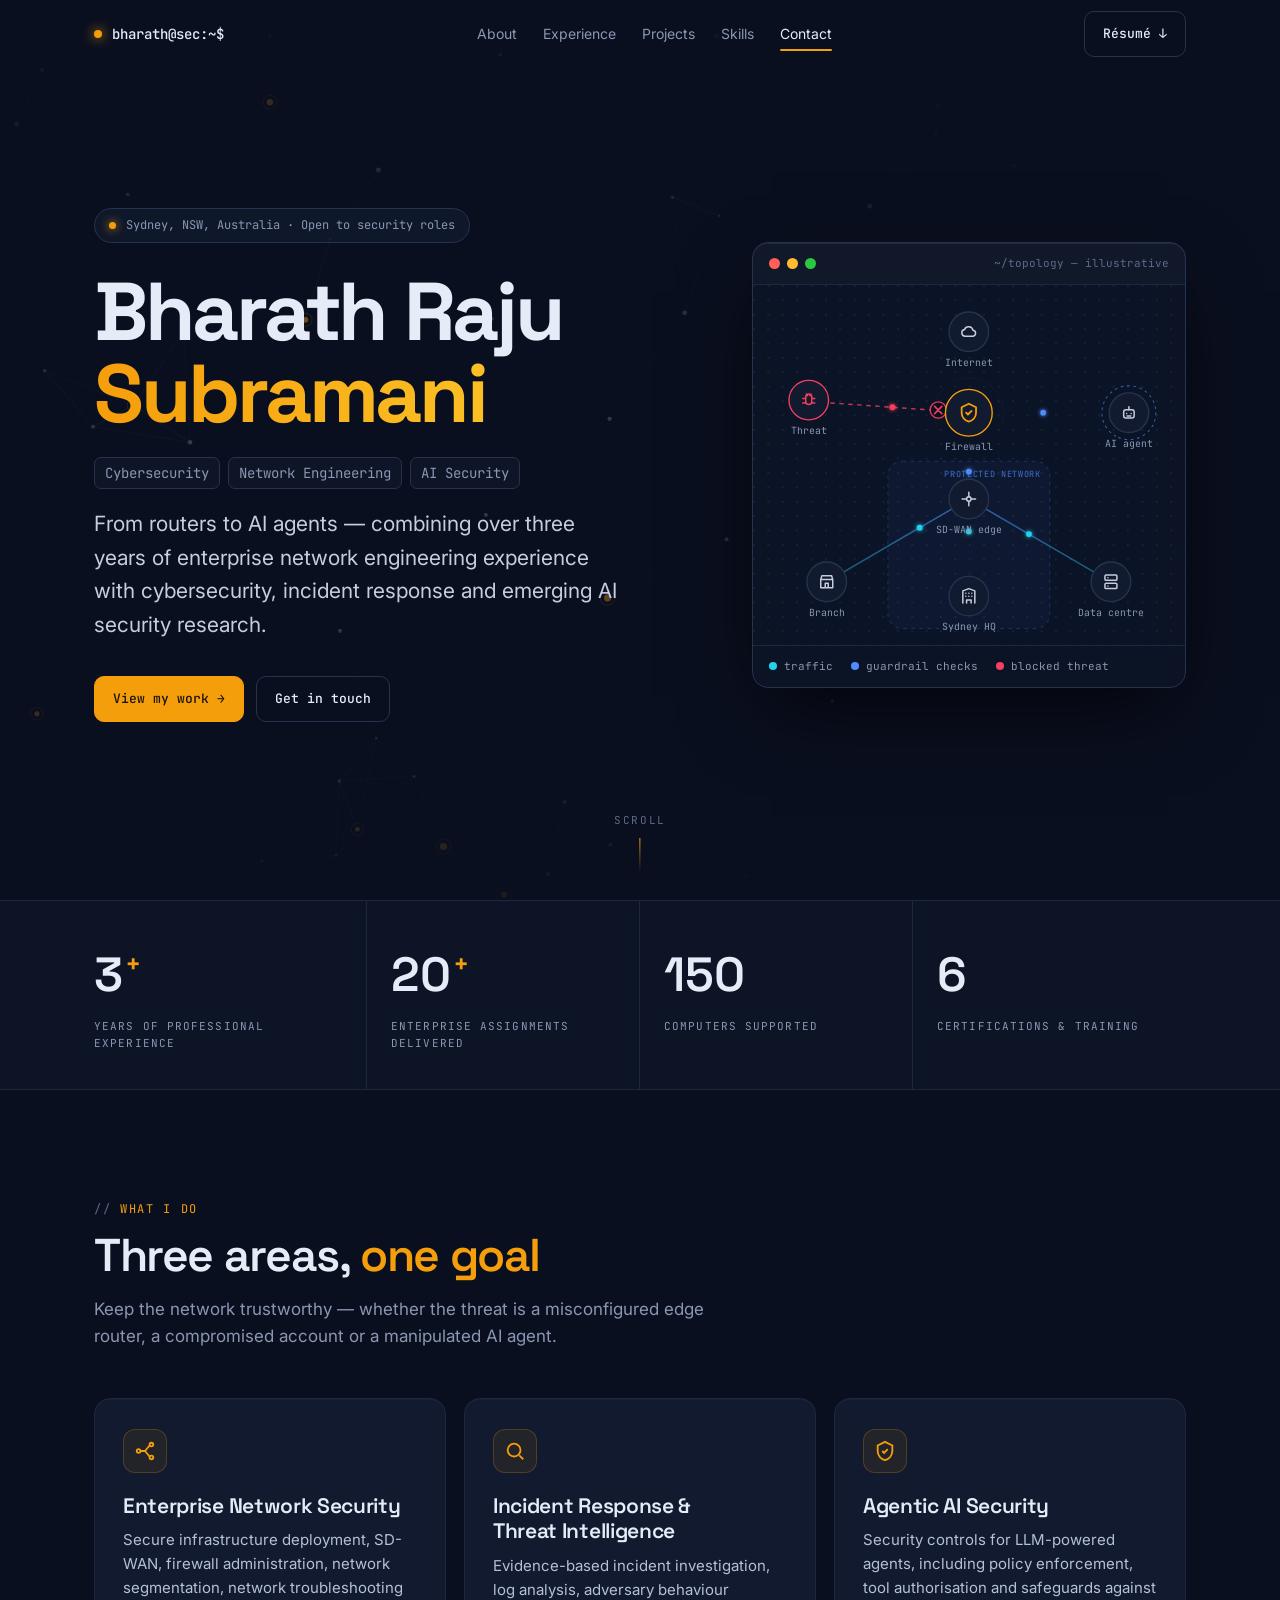
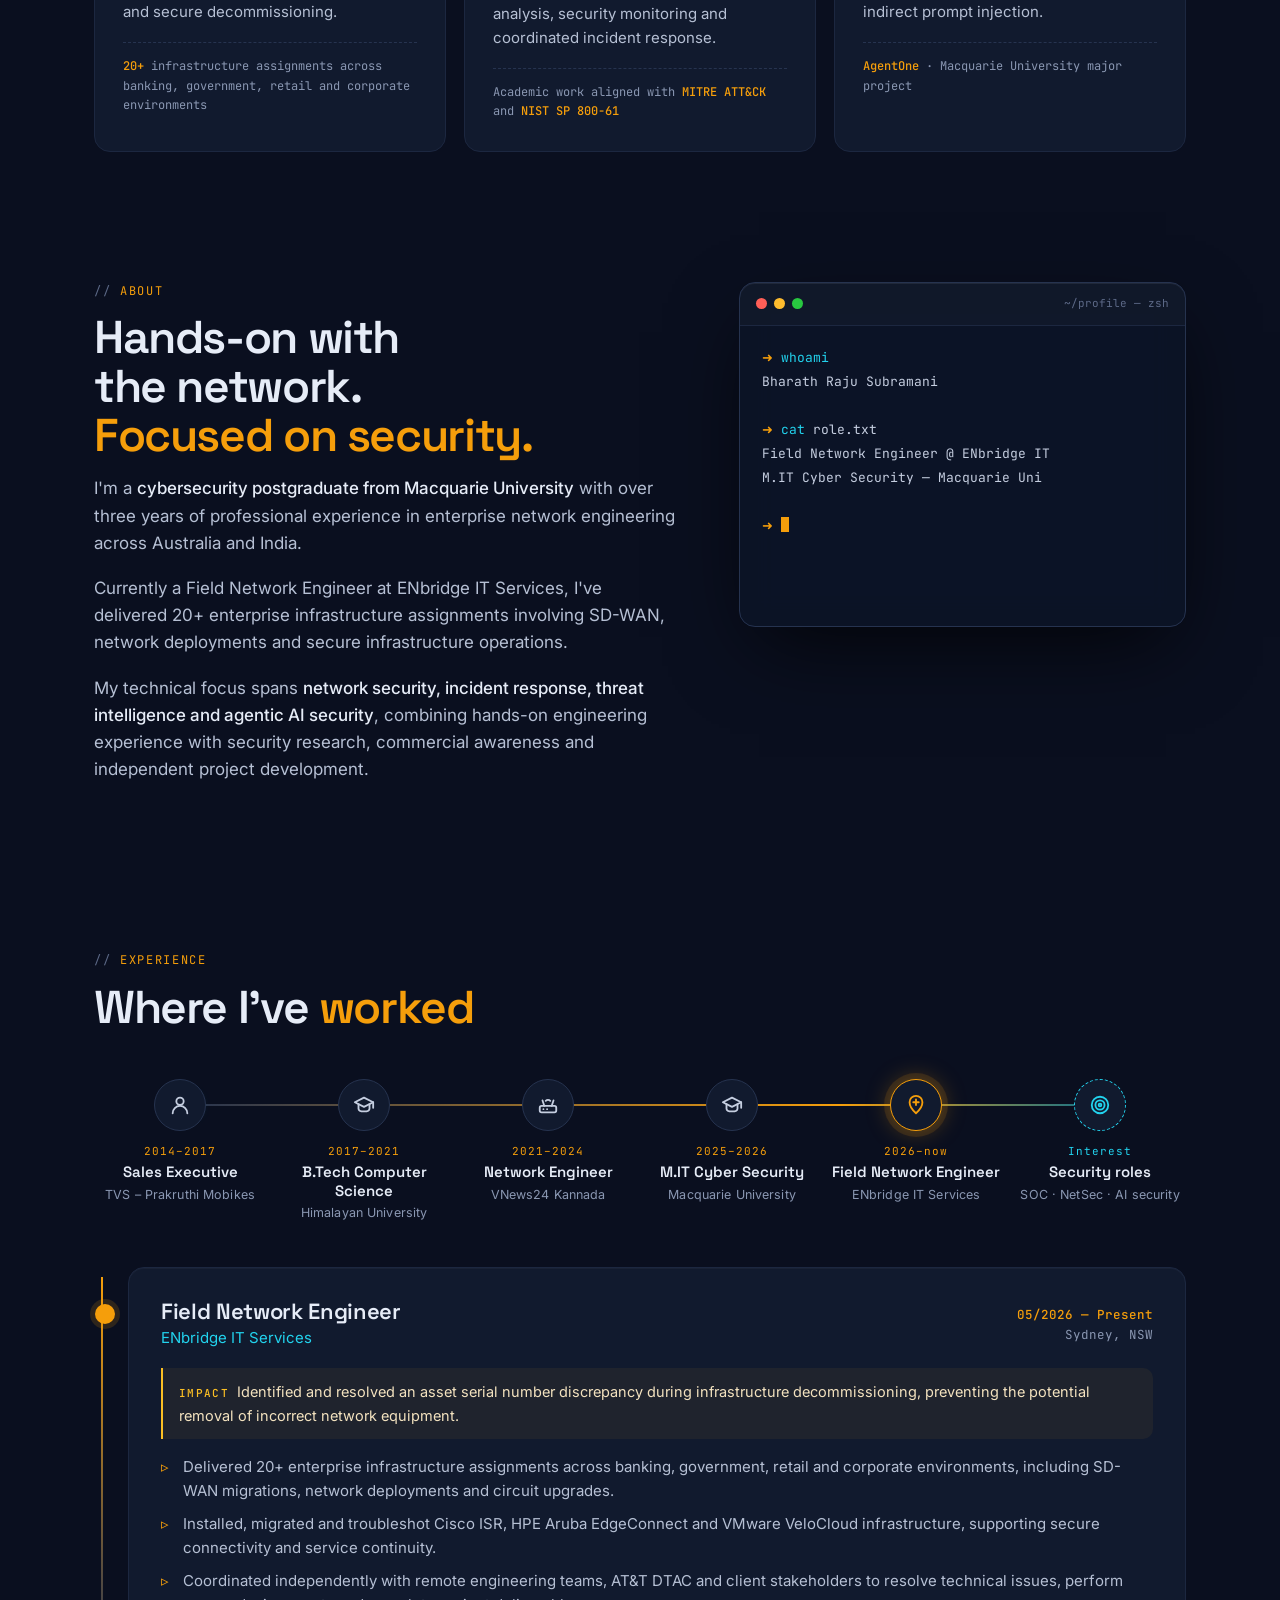
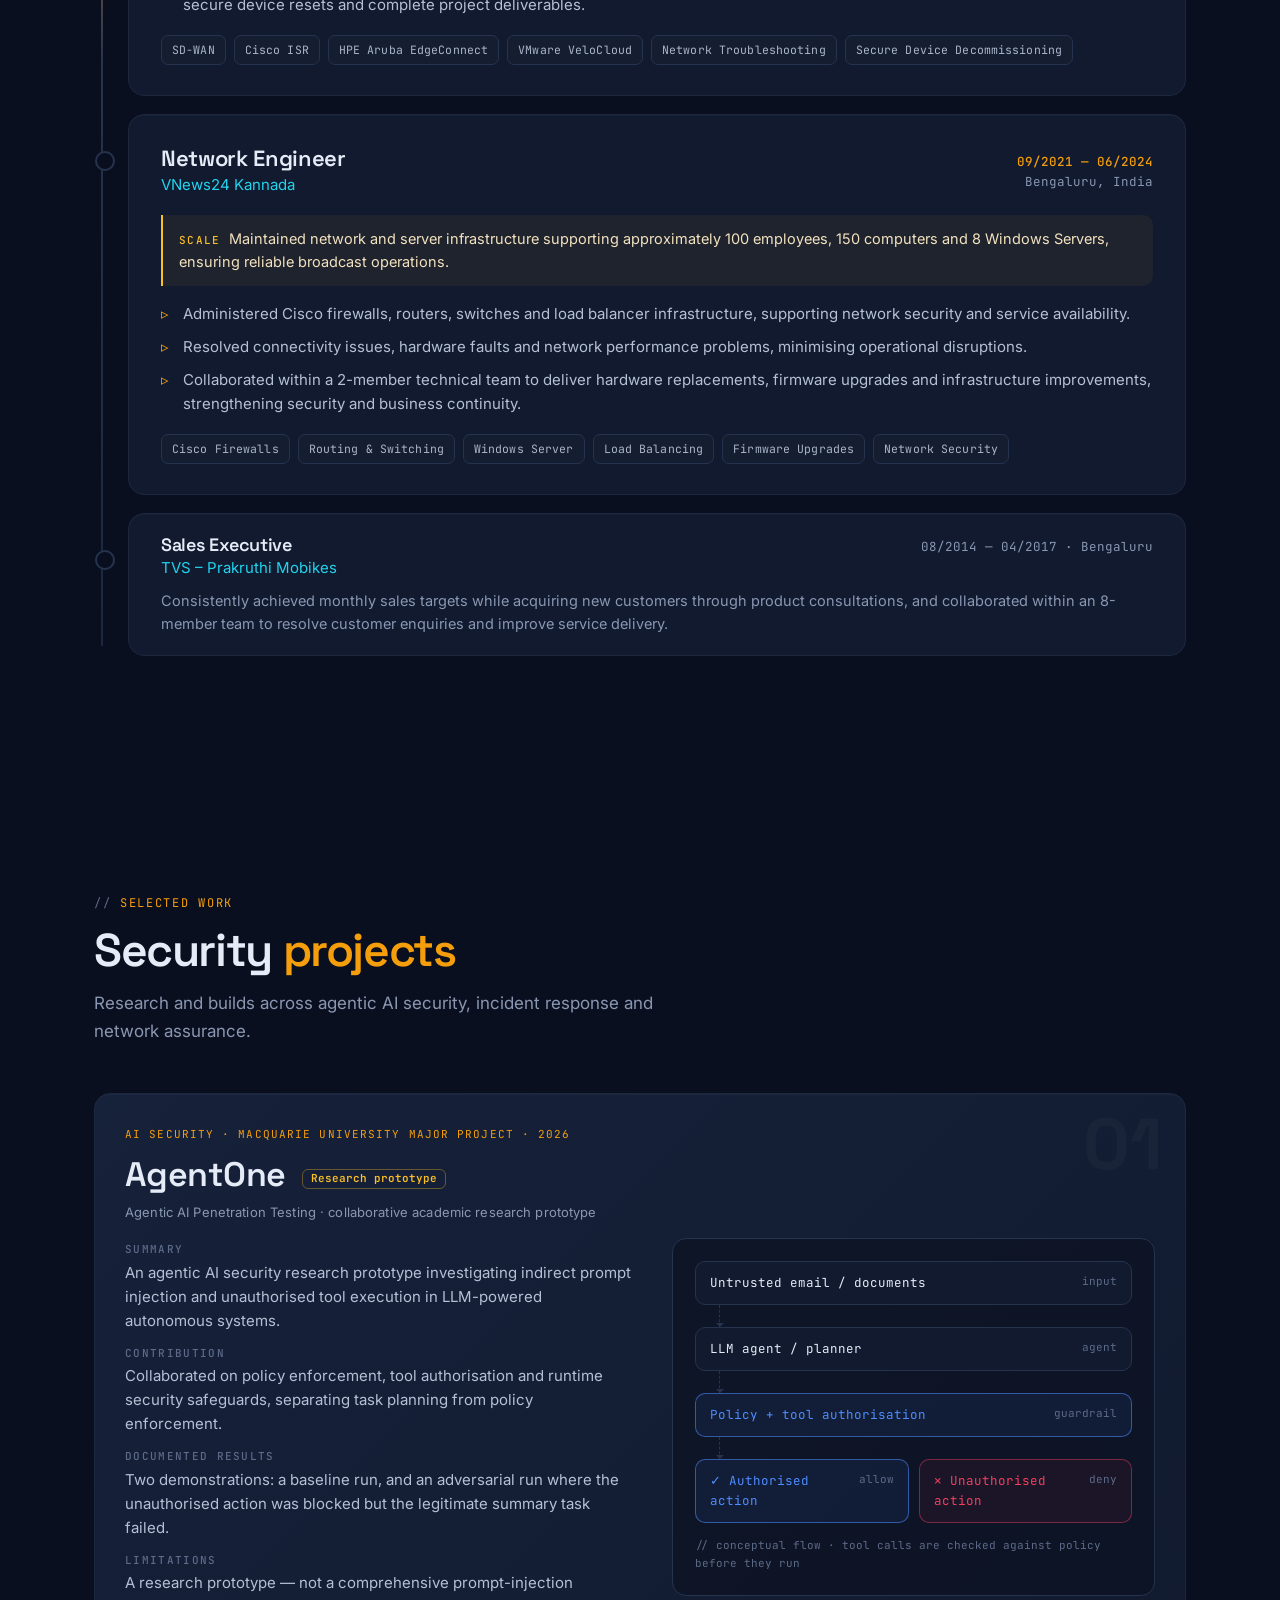
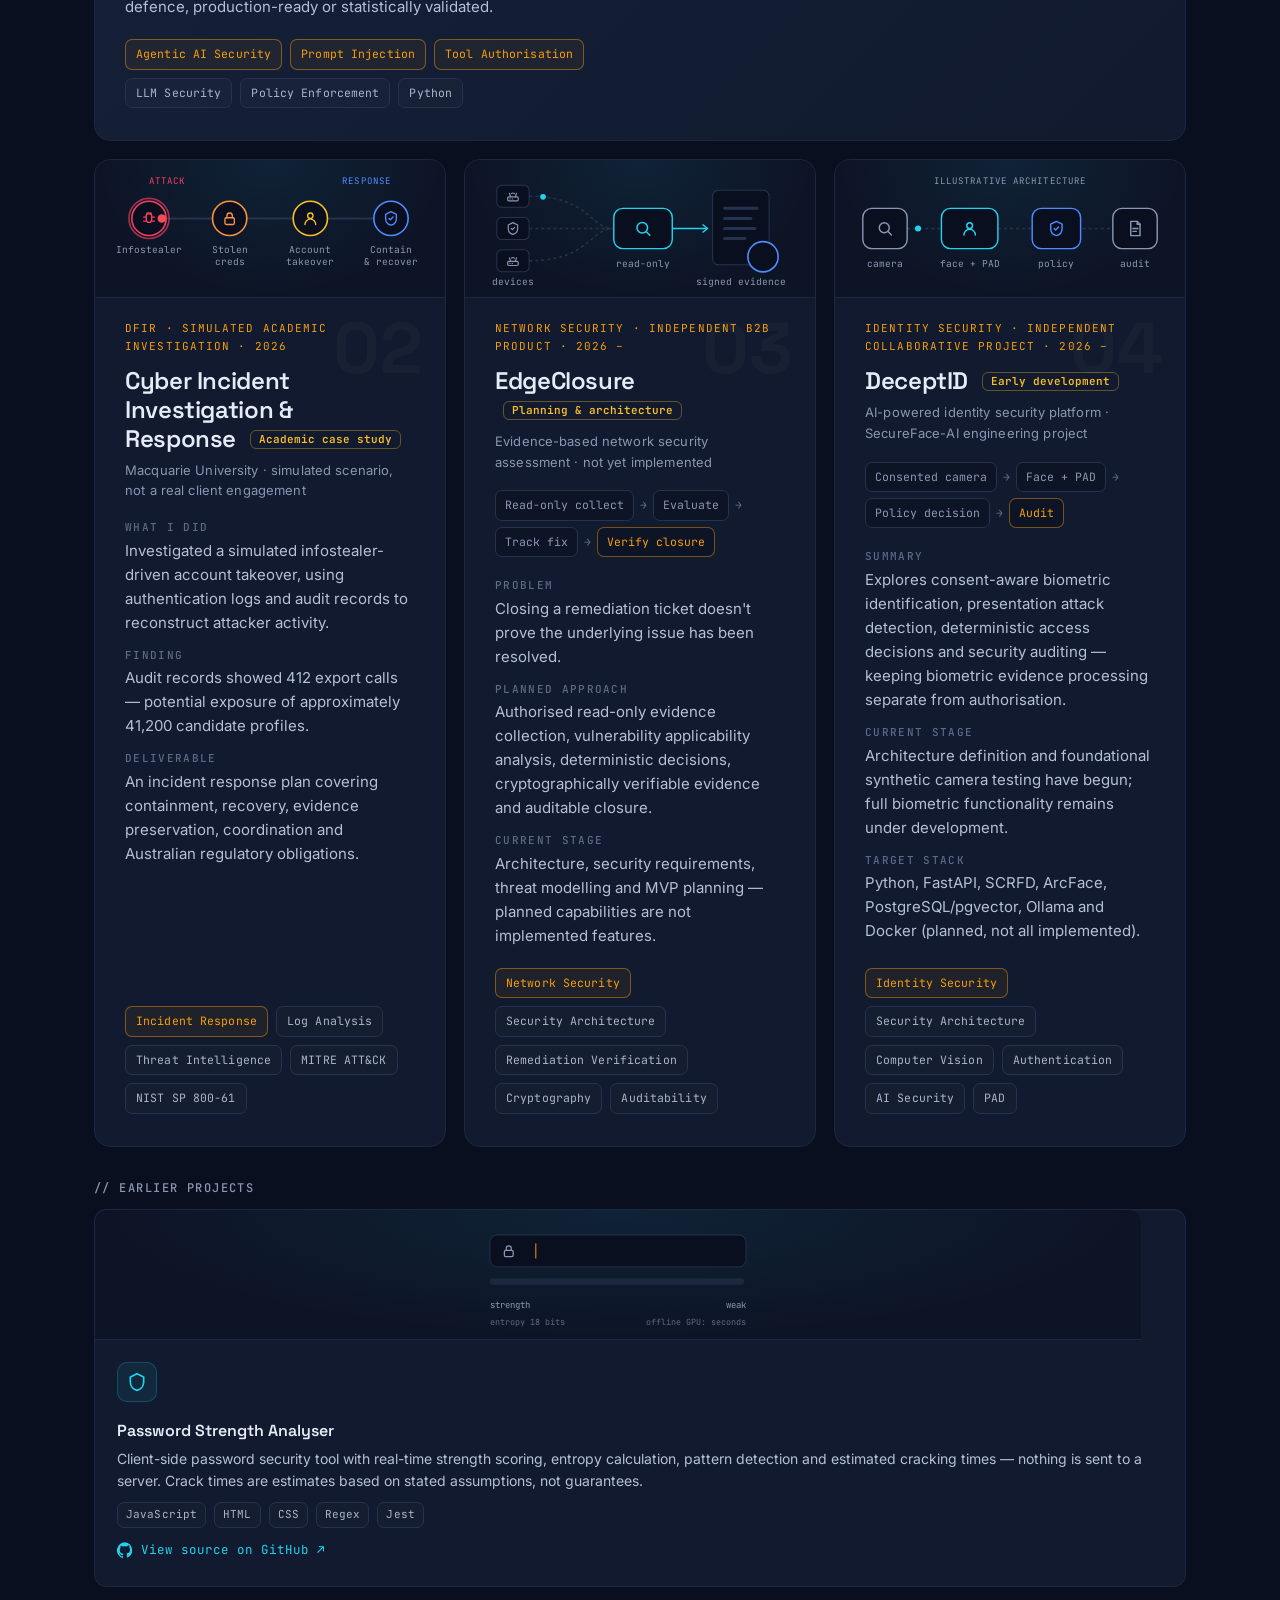
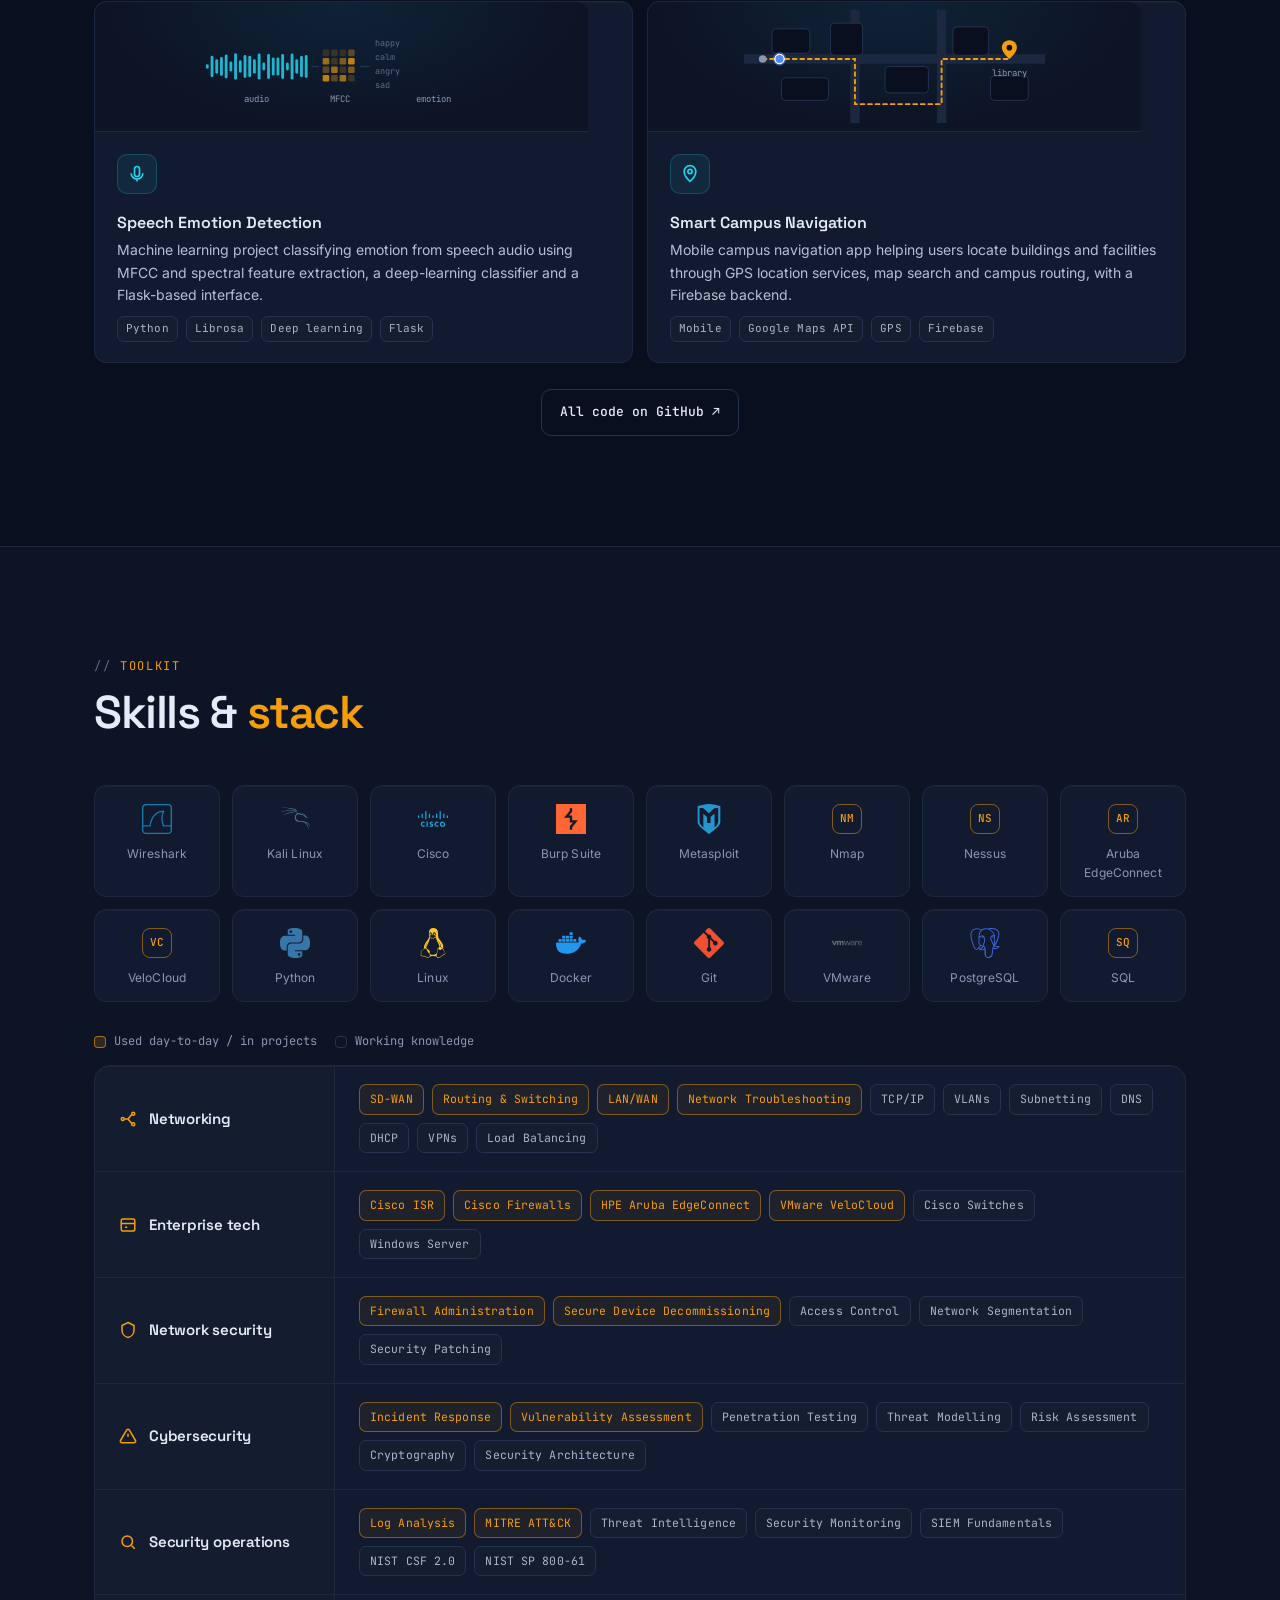
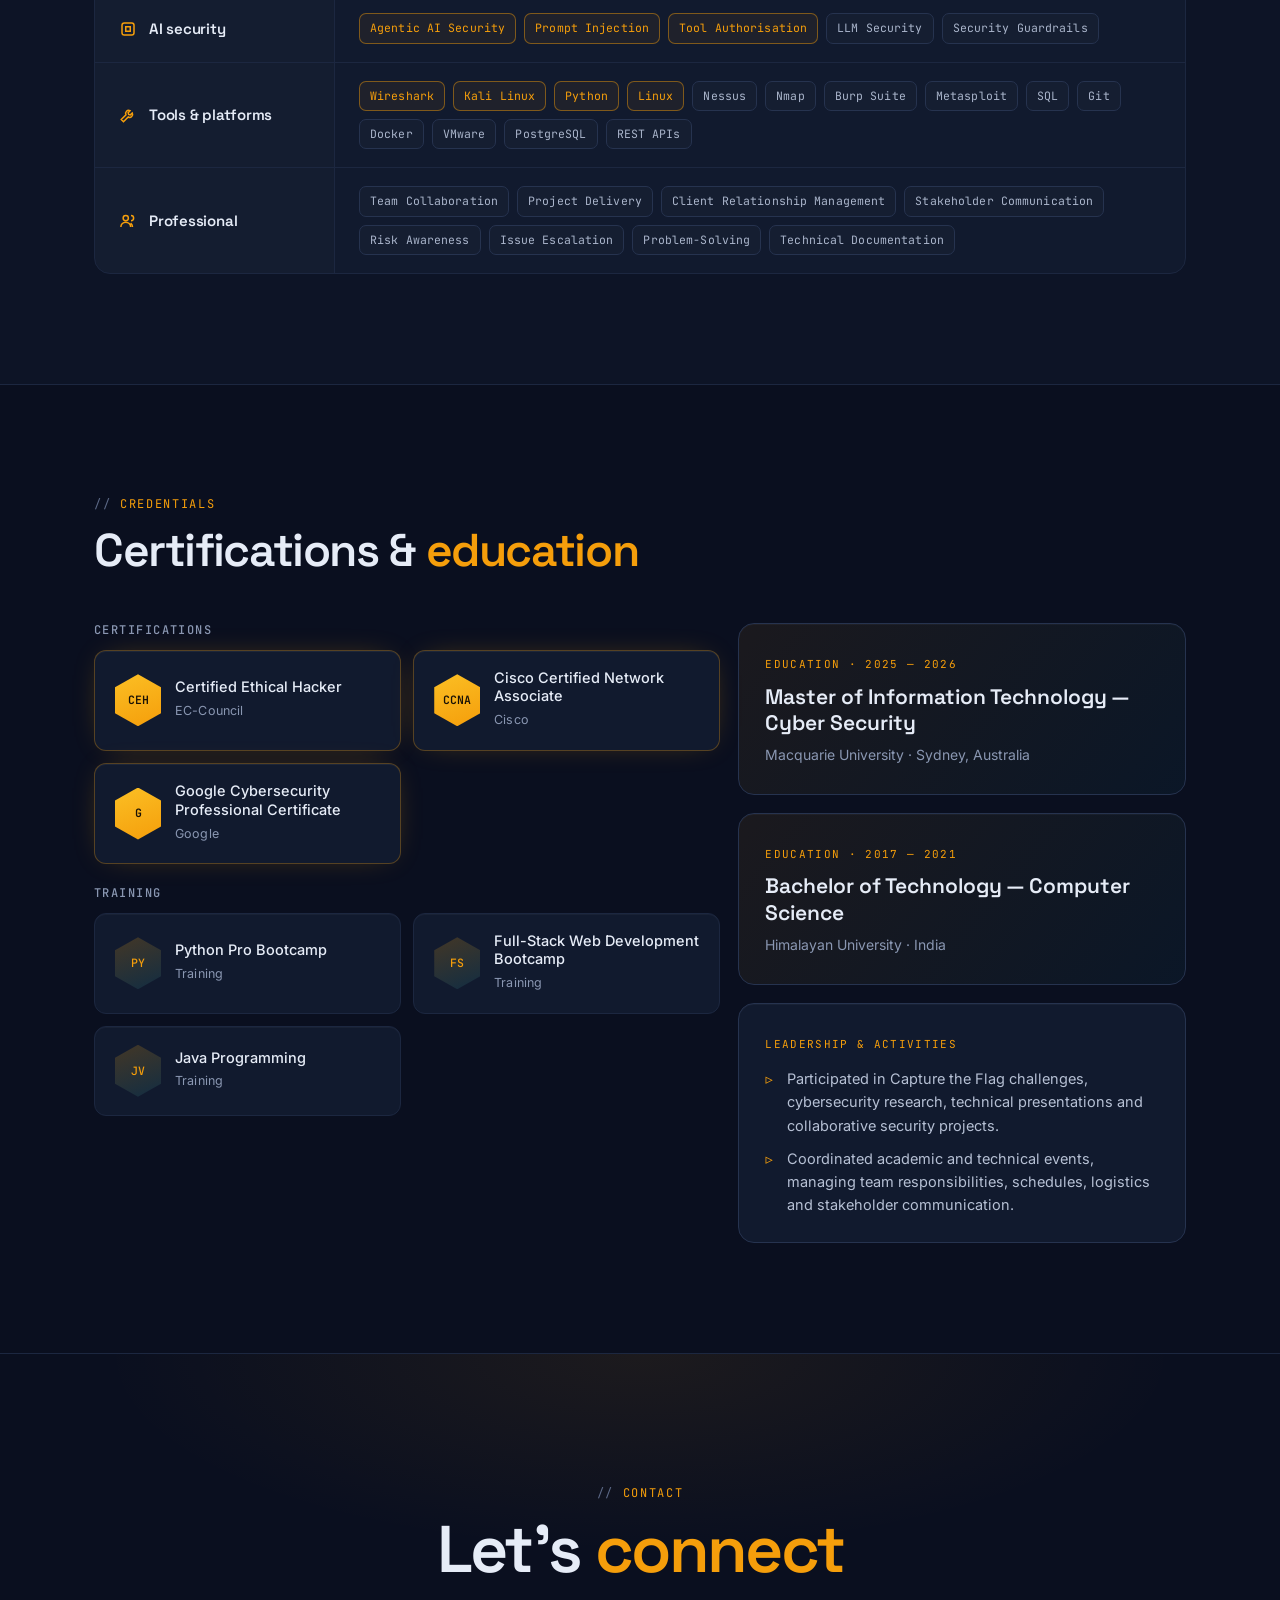
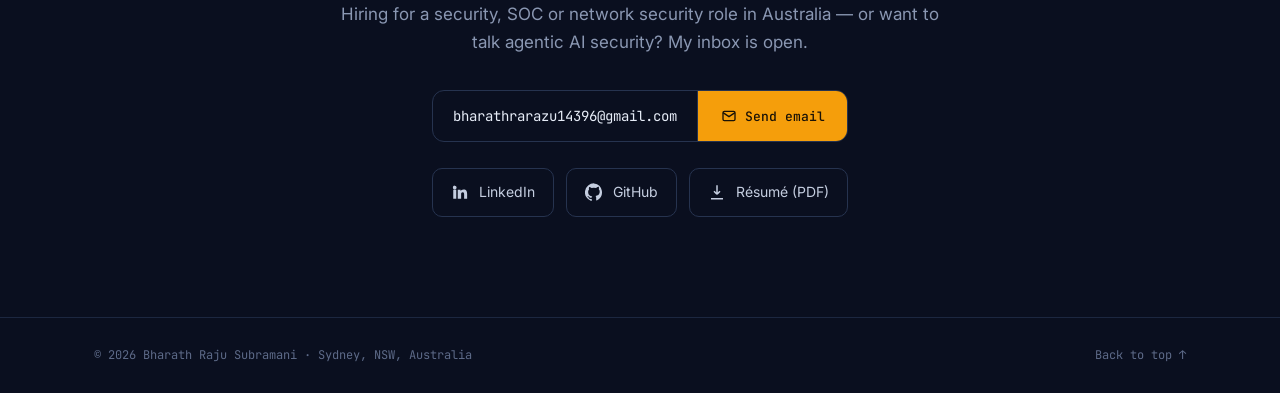
==== commit dc9ccce9: "Add branded portfolio social preview image (portfolio-featured.png) and OG/Twitter image metadata" ====
--- a/index.html
+++ b/index.html
@@ -14,12 +14,14 @@
 <meta name="twitter:description" content="Enterprise network security, incident response and agentic AI security. Sydney, Australia.">
 <meta property="og:url" content="https://bharathraju.vercel.app/">
 <link rel="canonical" href="https://bharathraju.vercel.app/">
-<meta property="og:image" content="https://bharathraju.vercel.app/og-image.png">
+<meta property="og:image" content="https://bharathraju.vercel.app/portfolio-featured.png">
 <meta property="og:image:width" content="1200">
 <meta property="og:image:height" content="630">
-<meta property="og:image:alt" content="Bharath Raju Subramani — Cybersecurity, Network Engineering and AI Security portfolio">
+<meta property="og:image:type" content="image/png">
+<meta property="og:image:alt" content="Bharath Raju Subramani — Professional Portfolio: Cybersecurity, Network Engineering and AI Security">
 <meta name="twitter:card" content="summary_large_image">
-<meta name="twitter:image" content="https://bharathraju.vercel.app/og-image.png">
+<meta name="twitter:image" content="https://bharathraju.vercel.app/portfolio-featured.png">
+<meta name="twitter:image:alt" content="Bharath Raju Subramani — Professional Portfolio">
 <link rel="icon" href="data:image/svg+xml,%3Csvg xmlns='http://www.w3.org/2000/svg' viewBox='0 0 64 64'%3E%3Crect width='64' height='64' rx='14' fill='%230a0f1f'/%3E%3Cpath d='M32 10l18 8v13c0 11-7.7 19.6-18 23-10.3-3.4-18-12-18-23V18z' fill='none' stroke='%23f59e0b' stroke-width='4'/%3E%3Ccircle cx='32' cy='31' r='5' fill='%23f59e0b'/%3E%3C/svg%3E">
 <link rel="preconnect" href="https://fonts.googleapis.com">
 <link rel="preconnect" href="https://fonts.gstatic.com" crossorigin>
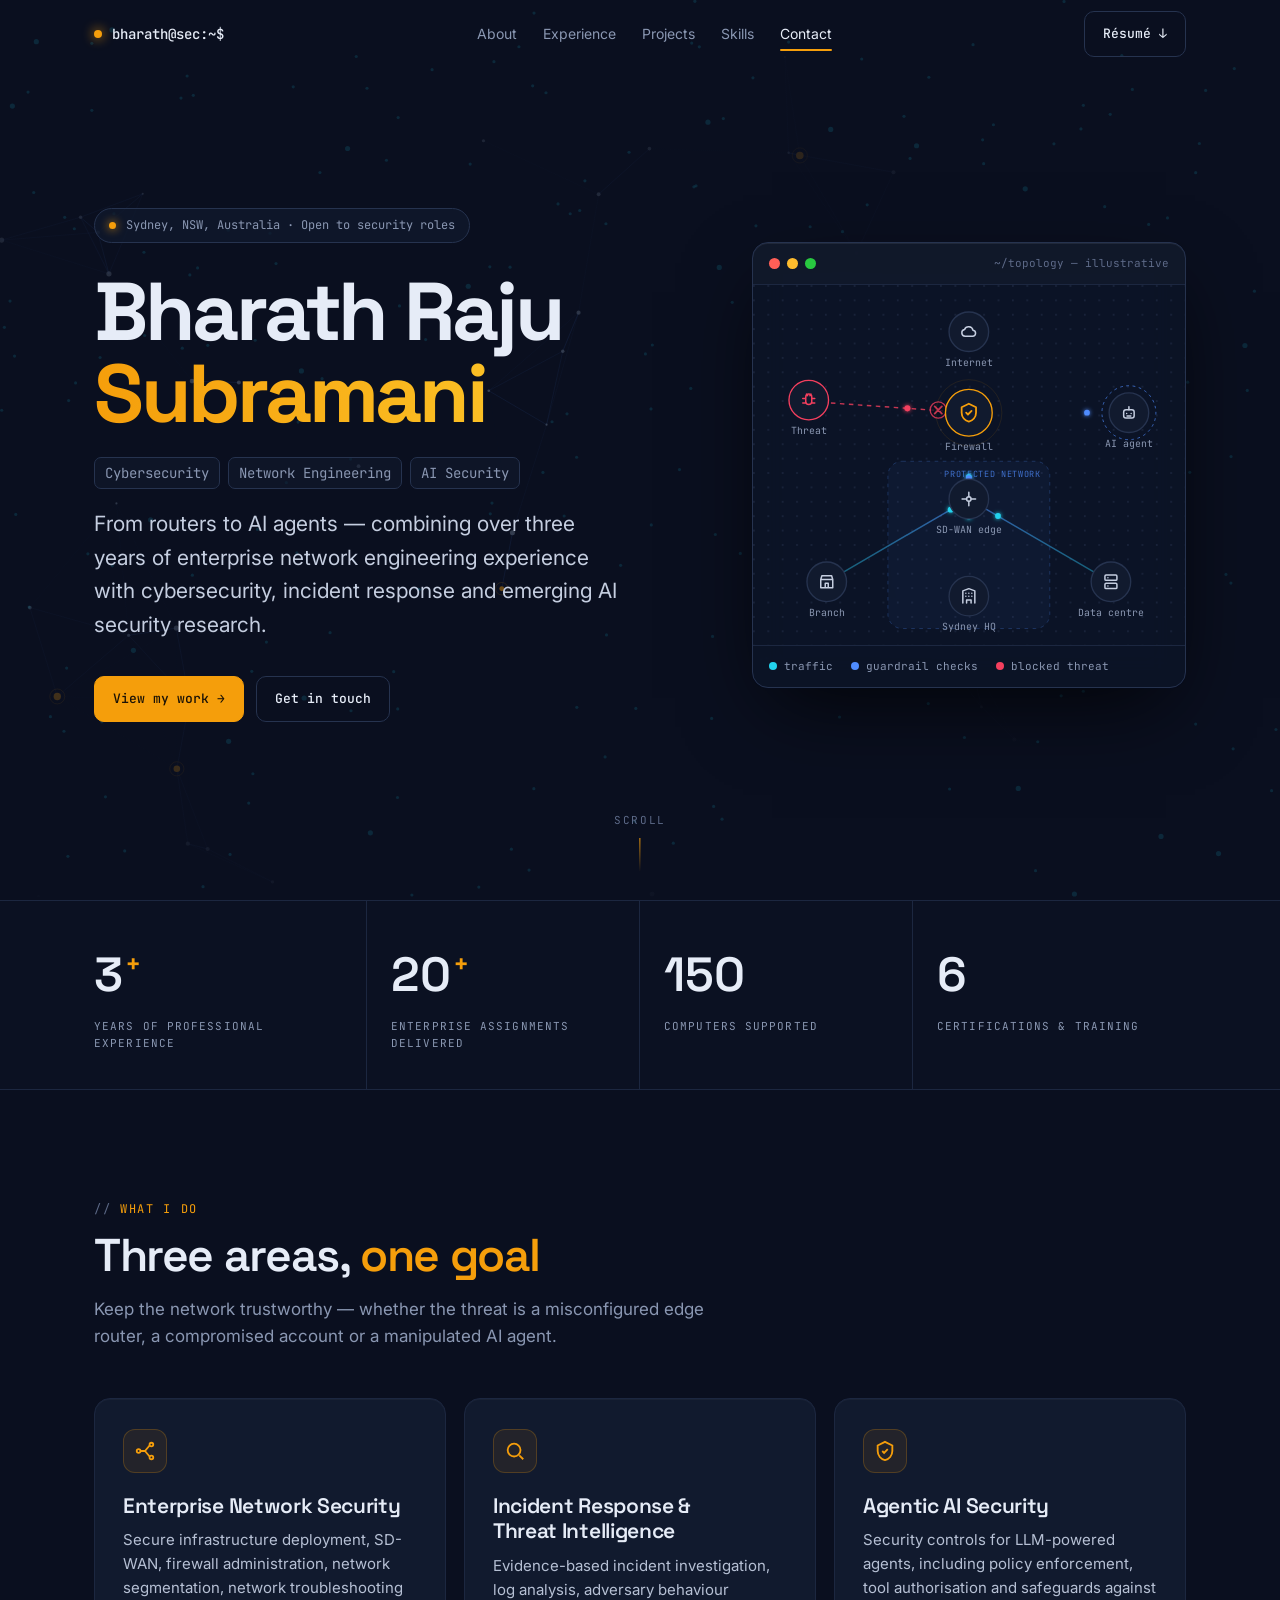
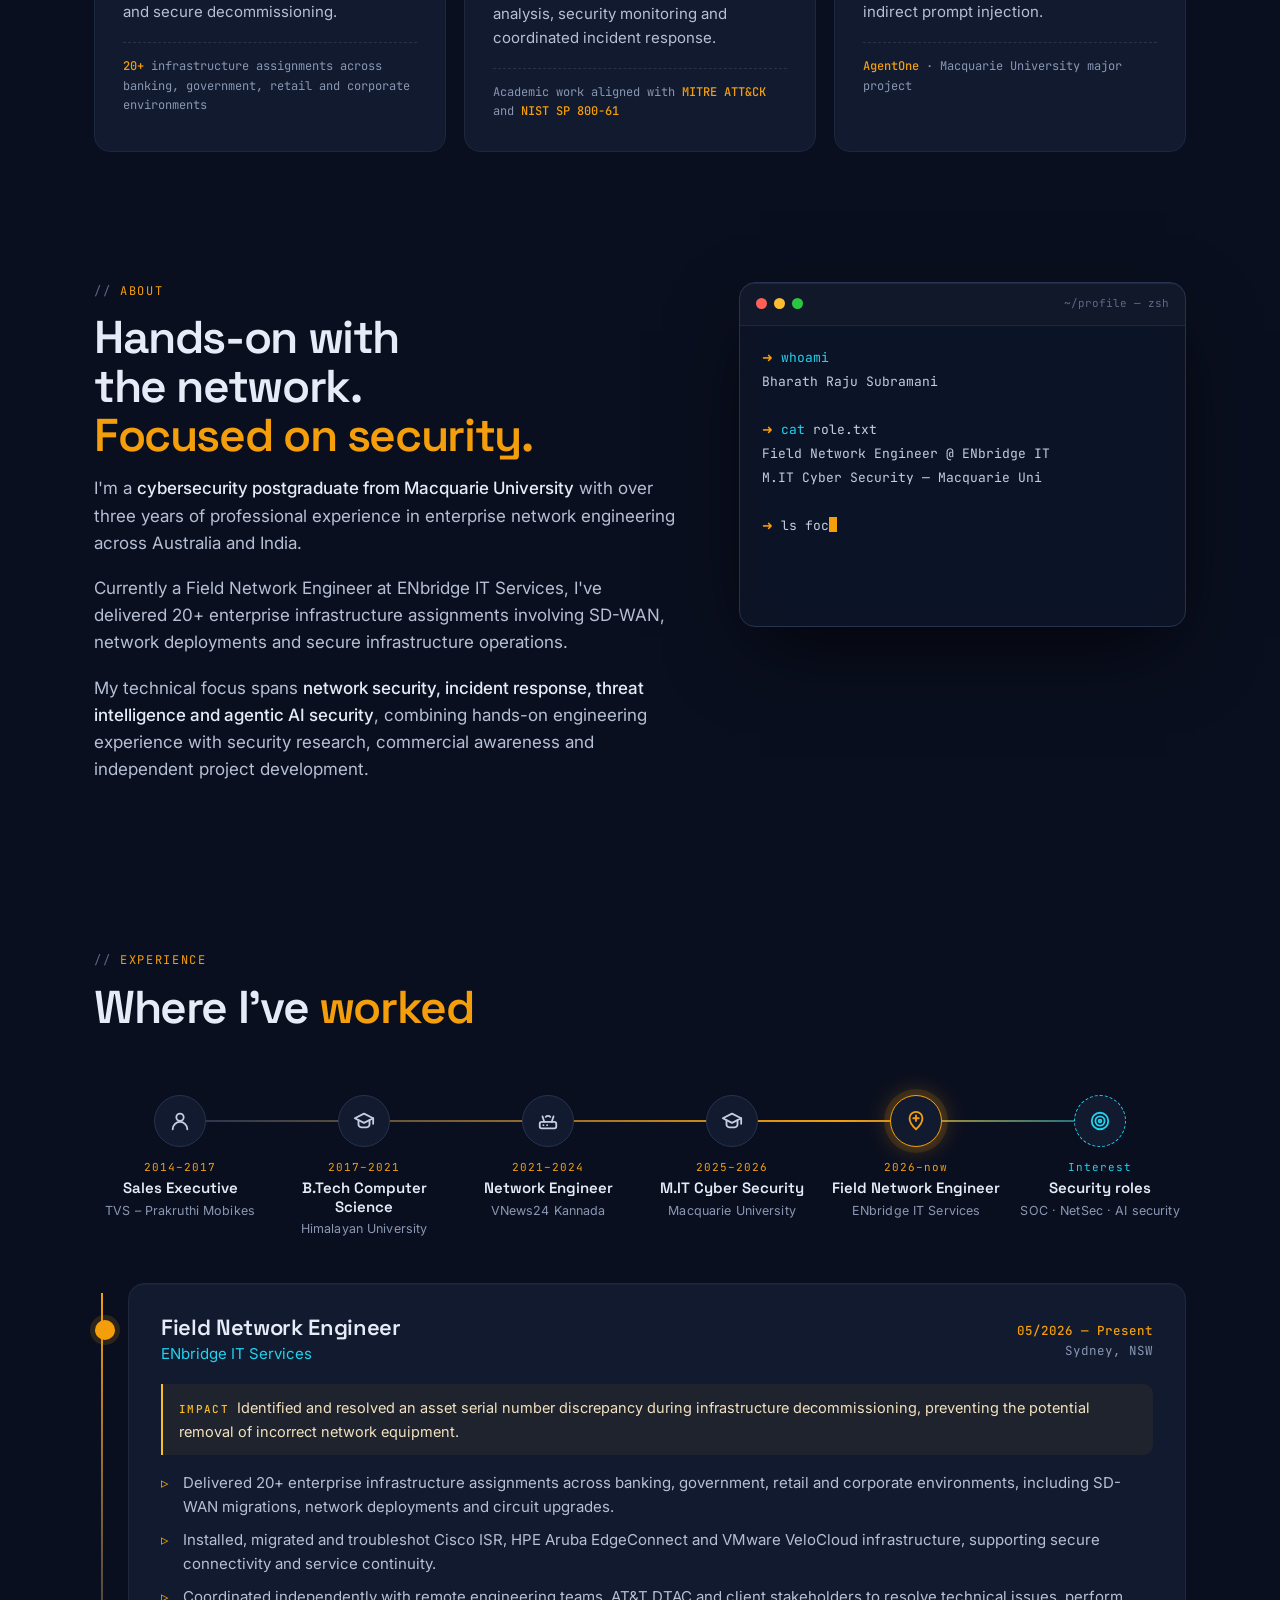
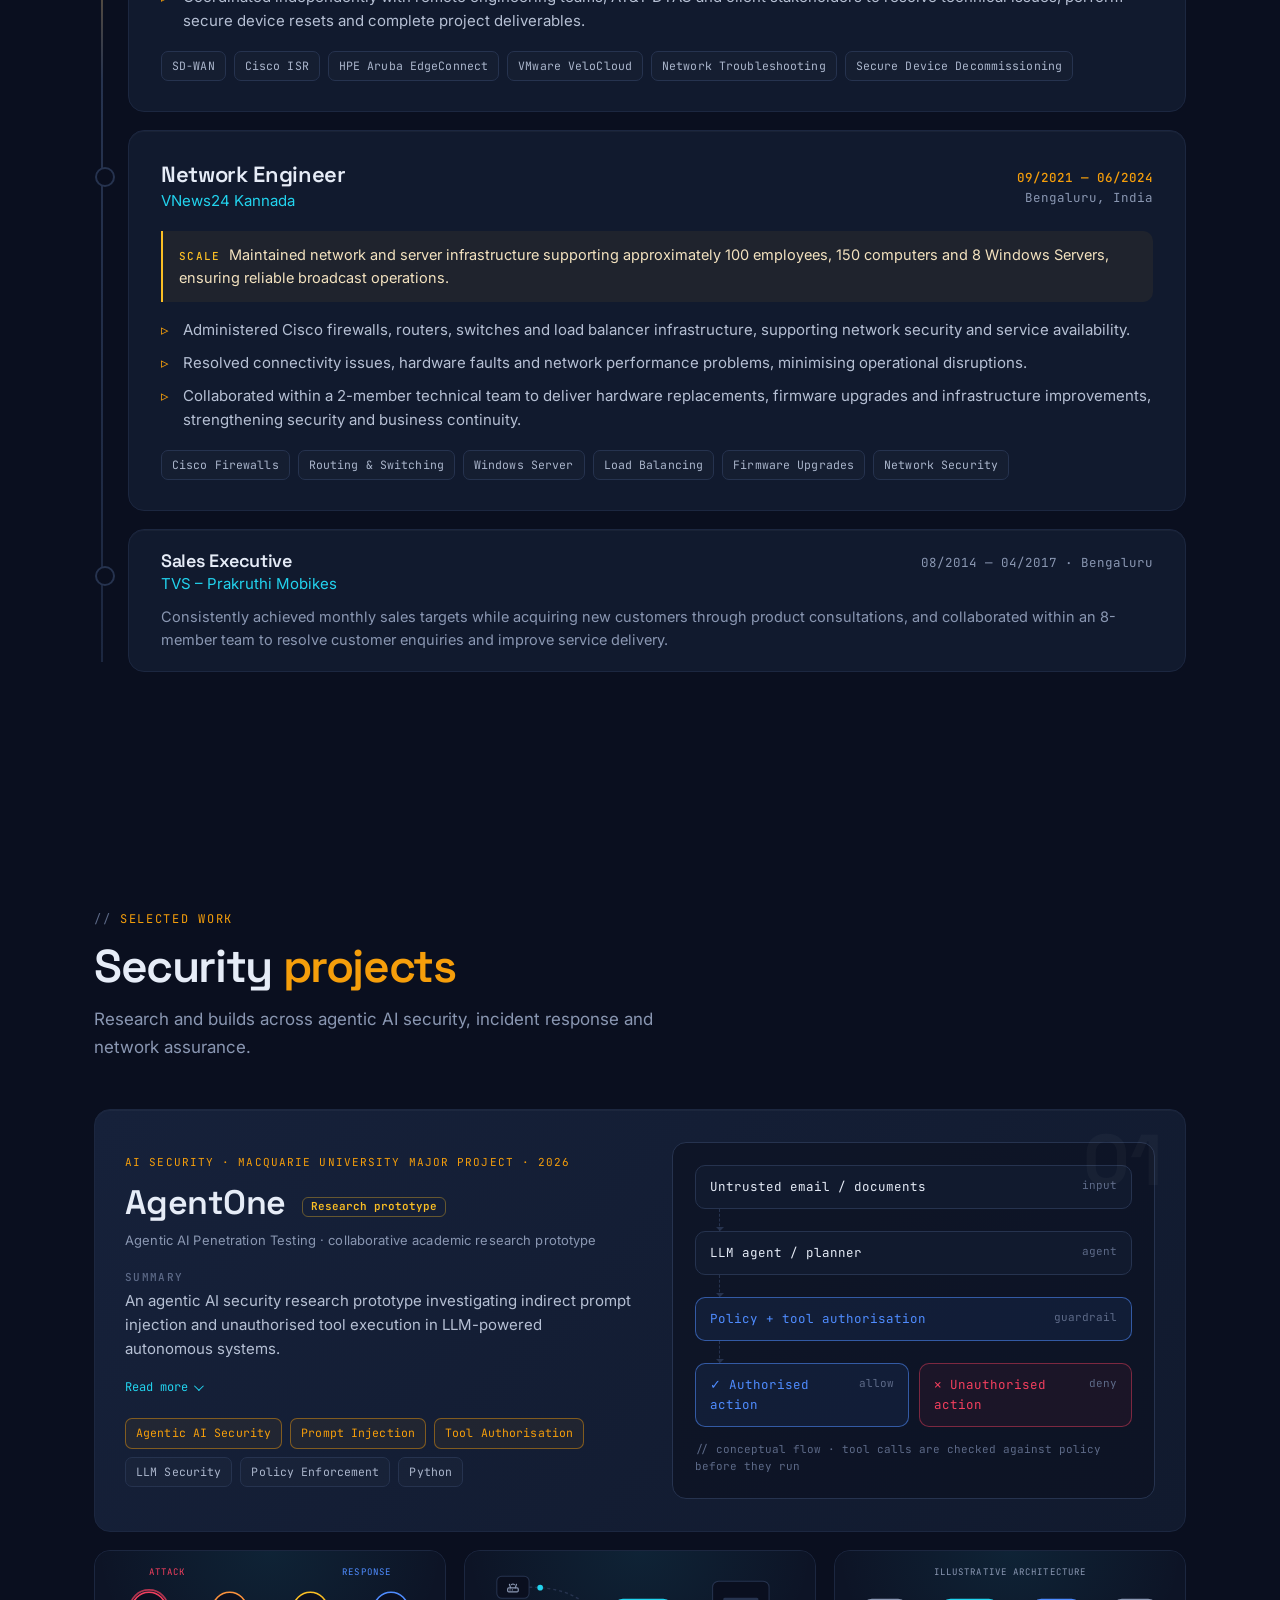
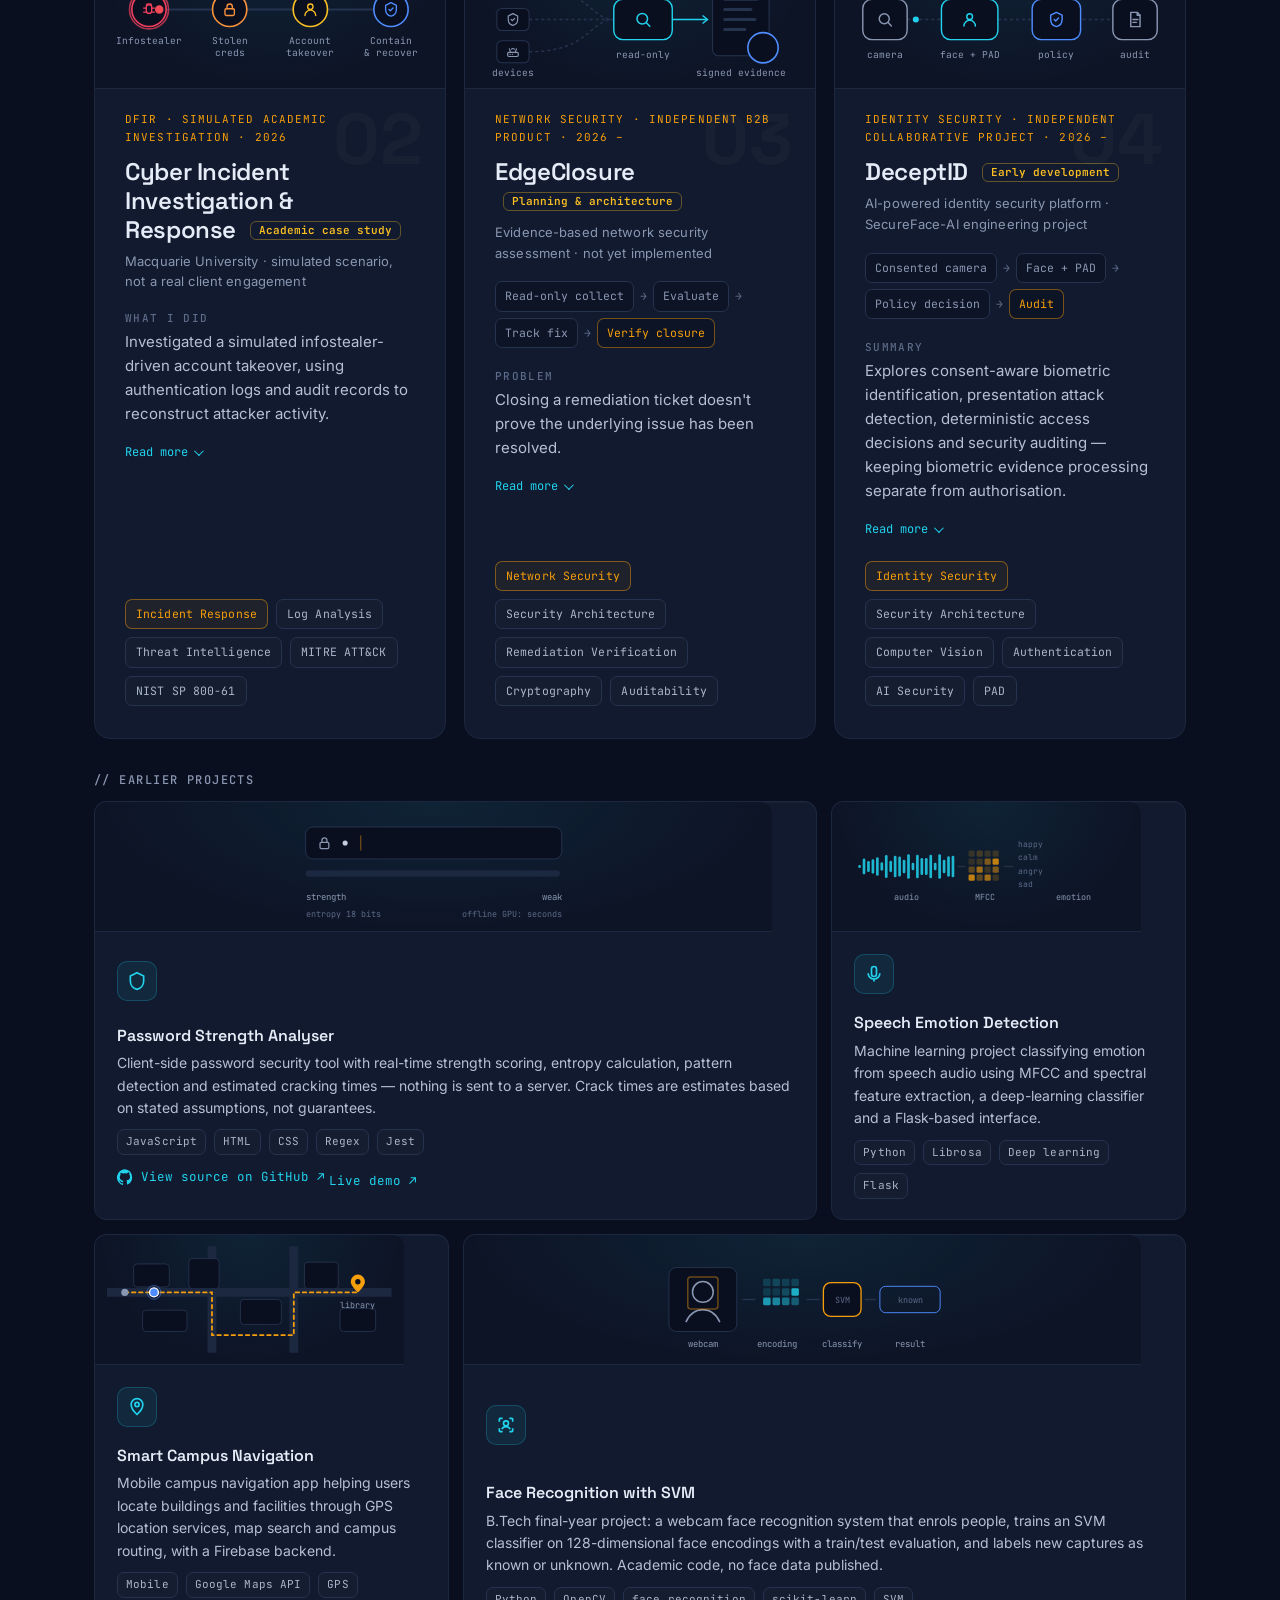
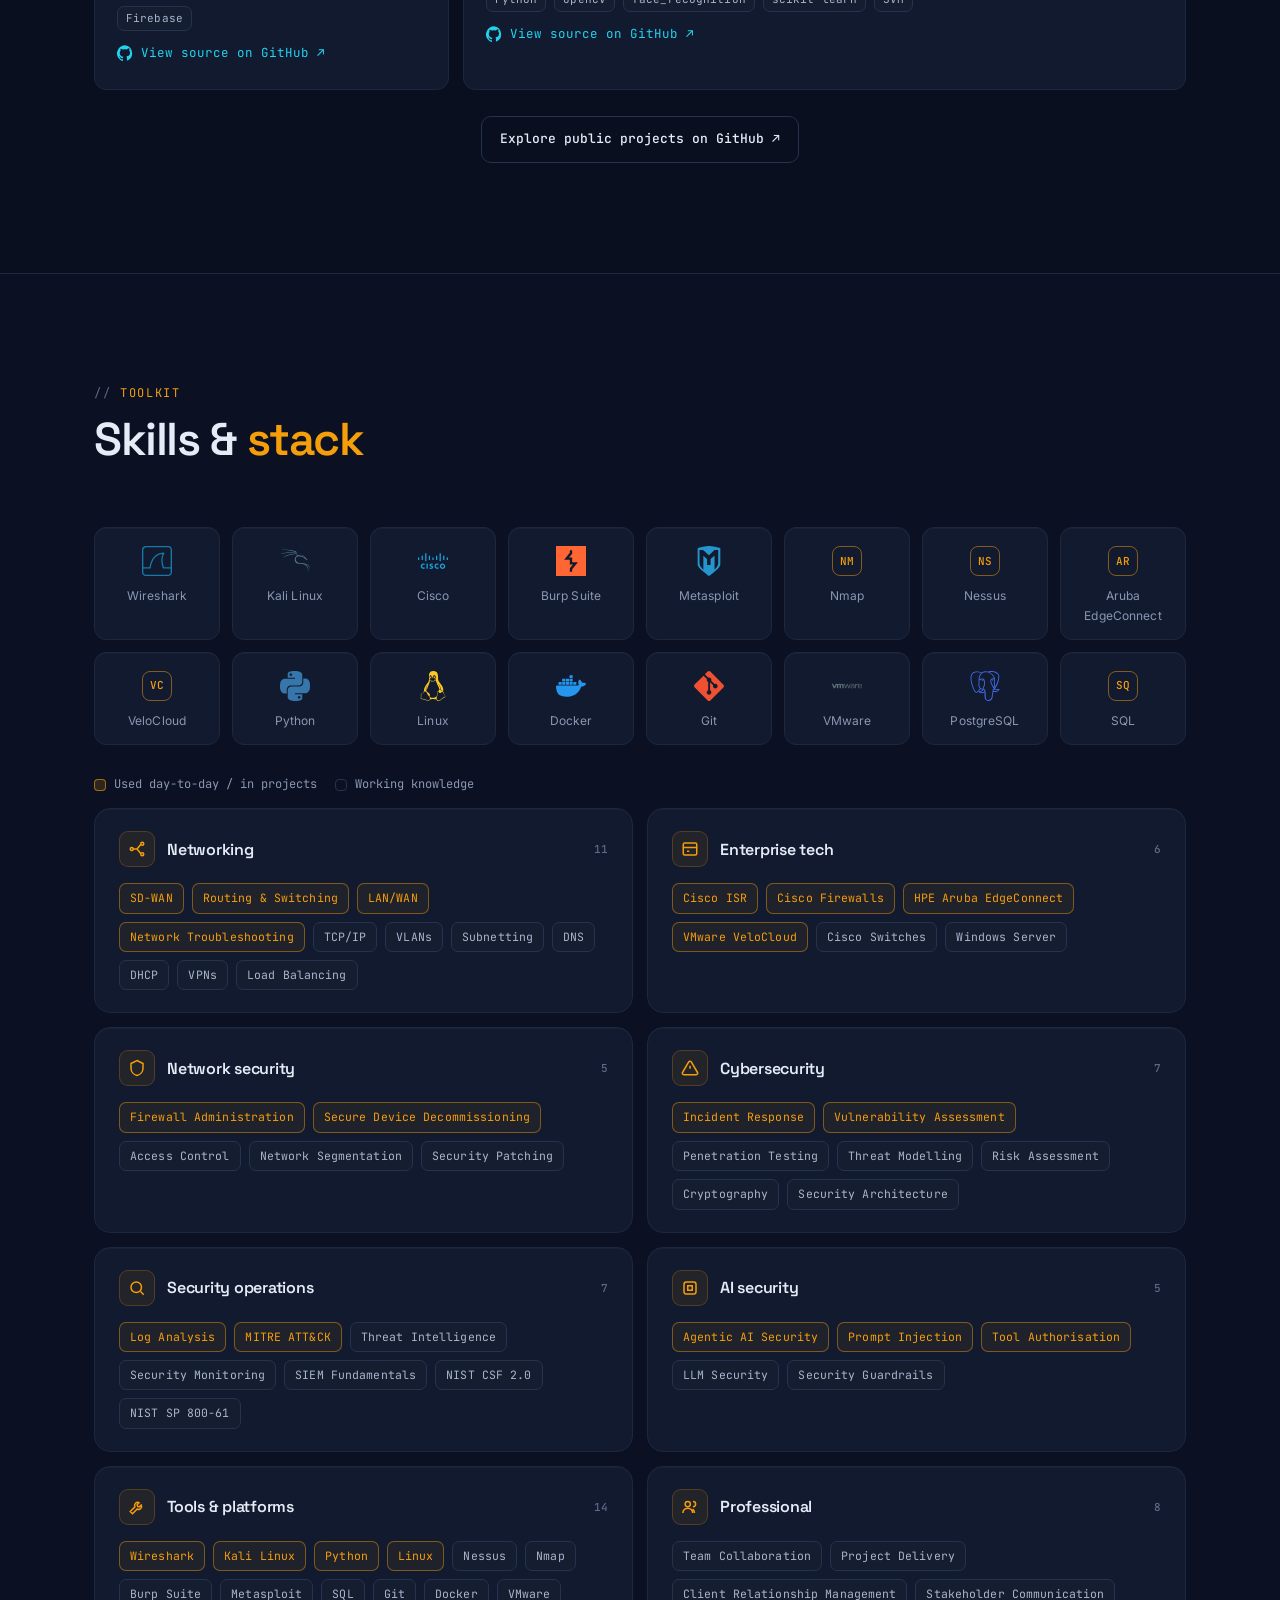
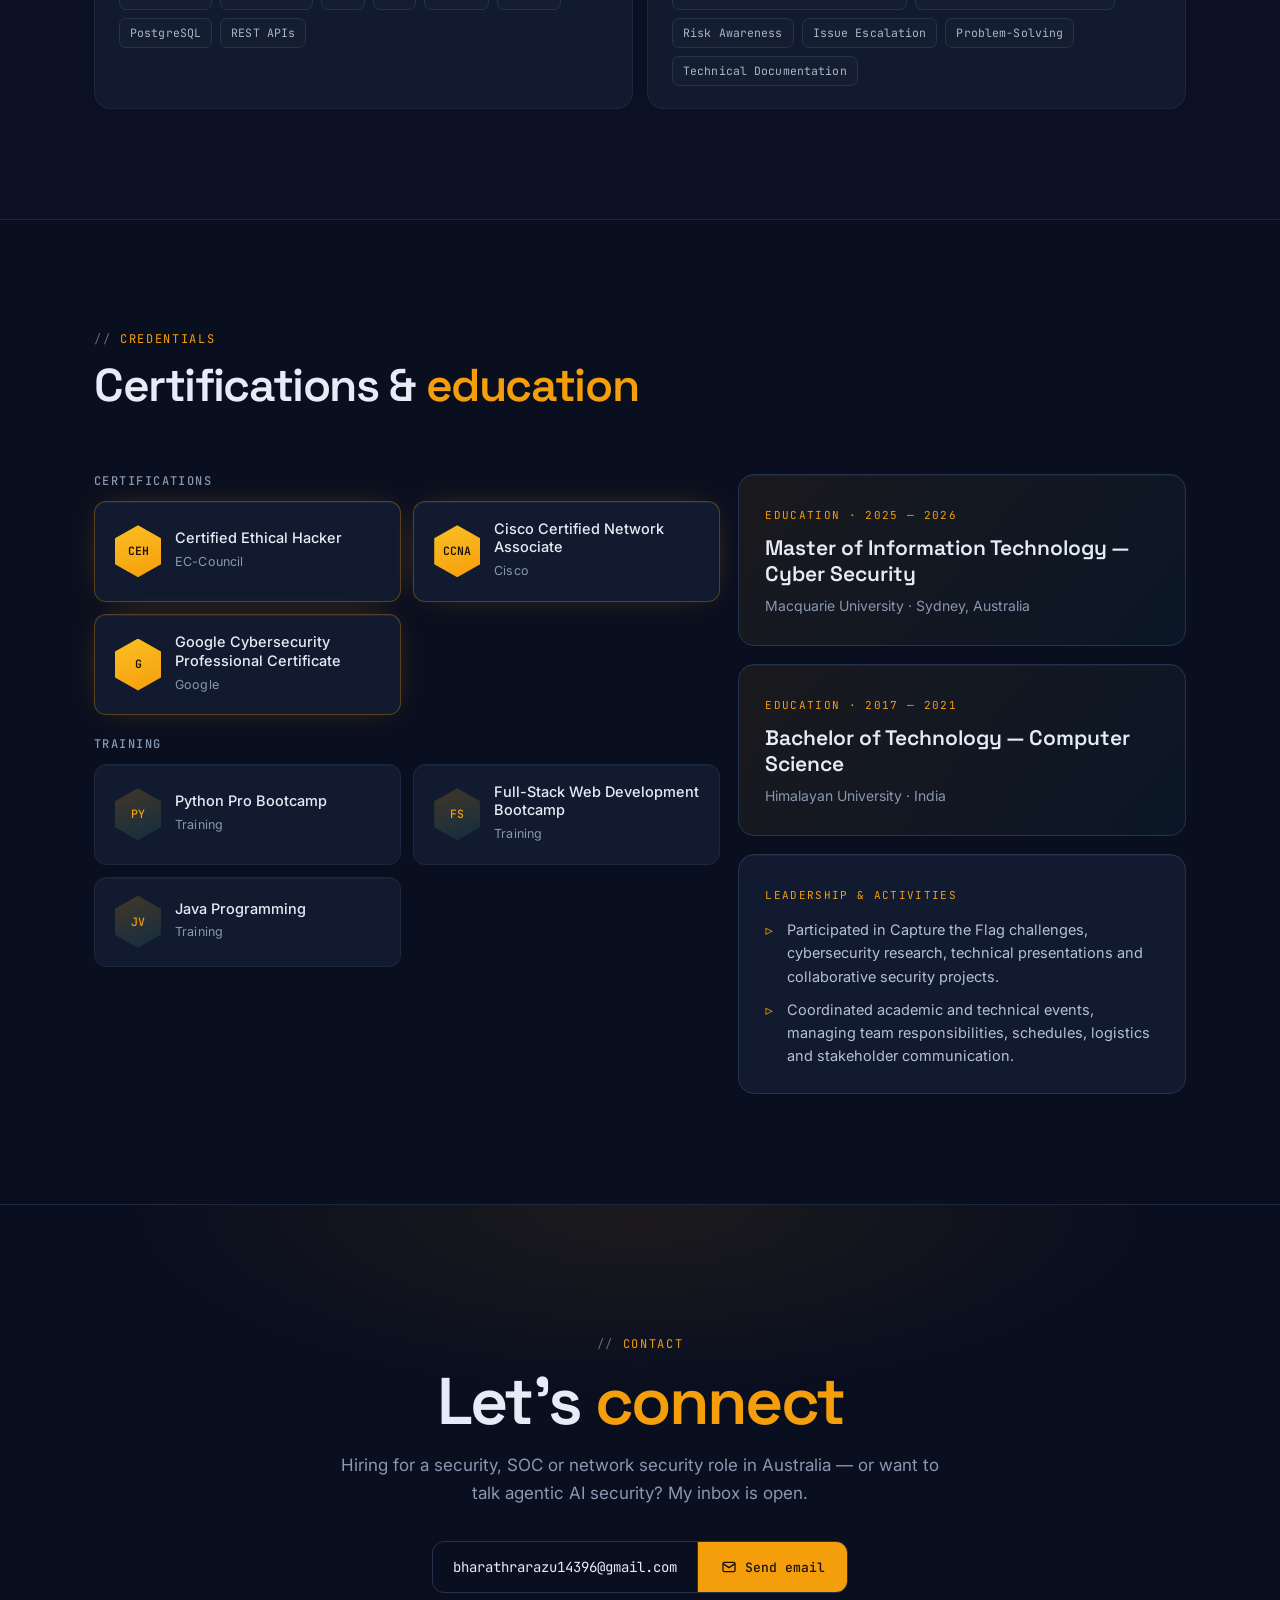
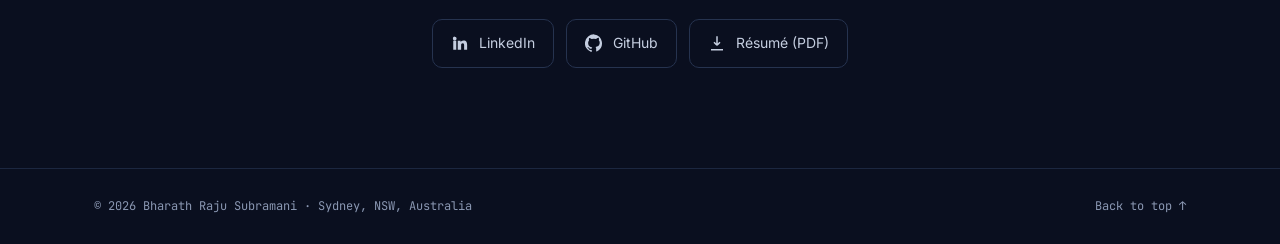
==== commit b7b439d5: "Security hover HUD, network mesh, boot screen, typed headings, click ping, scan readout; fix layout " ====
--- a/index.html
+++ b/index.html
@@ -36,6 +36,7 @@
 <script src="js/graphics.js" defer></script>
 <script src="js/render.js" defer></script>
 <script src="js/main.js" defer></script>
+<script src="js/extras.js" defer></script>
 </head>
 <body>
 <a class="skip" href="#main">Skip to content</a>
@@ -67,9 +68,11 @@
   <div class="wrap">
     <div id="heroText">
       <!-- static fallback (replaced by js/render.js): real name and headline for crawlers and no-JS visitors -->
+      <div class="status"><i></i>Sydney, NSW, Australia · Open to security roles</div>
       <div class="h1-wrap"><h1 id="heroName">Bharath Raju<br><span class="grad">Subramani</span></h1></div>
       <div class="role"><span>Cybersecurity</span><span>Network Engineering</span><span>AI Security</span></div>
       <p class="tagline">From routers to AI agents — combining over three years of enterprise network engineering experience with cybersecurity, incident response and emerging AI security research.</p>
+      <div class="cta"><a href="#projects" class="btn primary">View my work →</a> <a href="#contact" class="btn">Get in touch</a></div>
     </div>
     <figure class="map-card">
       <div class="term-bar"><b></b><b></b><b></b><span>~/topology — illustrative</span></div>
--- a/css/style.css
+++ b/css/style.css
@@ -84,7 +84,7 @@
 @keyframes drop{0%{transform:scaleY(0);transform-origin:top}50%{transform:scaleY(1);transform-origin:top}51%{transform-origin:bottom}100%{transform:scaleY(0);transform-origin:bottom}}
 
 /* STATS */
-.stats{border-top:1px solid var(--line);border-bottom:1px solid var(--line);background:var(--bg-2)}
+.stats{border-top:1px solid var(--line);border-bottom:1px solid var(--line);background:rgba(var(--bg-2-rgb),.55)}
 .stats .wrap{display:grid;grid-template-columns:repeat(4,1fr)}
 .stat{padding:36px 24px;border-right:1px solid var(--line)}
 .stat:first-child{padding-left:0}
@@ -224,7 +224,7 @@
 .socials a{display:inline-flex;align-items:center;gap:10px;padding:12px 18px;border:1px solid var(--line-2);border-radius:10px;font-size:14px;color:var(--soft);transition:border-color .2s,color .2s}
 .socials a:hover{border-color:var(--accent);color:var(--accent)}
 .socials svg{width:18px;height:18px}
-footer{padding:28px 0;border-top:1px solid var(--line);font-family:var(--f-mono);font-size:12px;color:var(--dim)}
+footer{padding:28px 0;border-top:1px solid var(--line);font-family:var(--f-mono);font-size:12px;color:var(--muted)}
 footer .wrap{display:flex;justify-content:space-between;flex-wrap:wrap;gap:10px}
 footer a:hover{color:var(--accent)}
 
@@ -484,3 +484,110 @@
 /* credentials: certifications kept separate from training */
 .cred-sub{font-family:var(--f-mono);font-size:12px;font-weight:500;letter-spacing:.12em;text-transform:uppercase;color:var(--muted);margin:0 0 12px}
 .cred-sub ~ .cred-sub{margin-top:22px}
+
+/* ---- Bento projects: hero tile + three equal tiles ---- */
+.projects{grid-template-columns:repeat(3,minmax(0,1fr))}
+.projects .proj.featured{grid-column:1/-1}
+.earlier-grid{grid-template-columns:repeat(3,minmax(0,1fr))}
+.earlier-grid .mini.wide{grid-column:span 2}
+.earlier-grid .mini:nth-child(4){grid-column:span 2}
+@media (max-width:1000px){
+  .projects .proj.featured{grid-template-columns:minmax(0,1fr)}
+  .projects{grid-template-columns:1fr 1fr}
+  .projects .proj:last-child{grid-column:1/-1}
+  .earlier-grid{grid-template-columns:1fr 1fr}
+}
+@media (max-width:760px){
+  .projects{grid-template-columns:minmax(0,1fr)}
+  .projects .proj:last-child{grid-column:auto}
+  .earlier-grid{grid-template-columns:1fr}
+  .earlier-grid .mini.wide,.earlier-grid .mini:nth-child(4){grid-column:auto}
+}
+/* Read more toggle */
+.case-more summary{list-style:none;cursor:pointer;display:inline-flex;align-items:center;gap:6px;margin-top:4px;font-family:var(--f-mono);font-size:12px;color:var(--accent-2)}
+.case-more summary::-webkit-details-marker{display:none}
+.case-more summary::after{content:"";width:6px;height:6px;border-right:1.5px solid currentColor;border-bottom:1.5px solid currentColor;transform:rotate(45deg) translateY(-2px);transition:transform .25s var(--ease-spring,ease)}
+.case-more[open] summary::after{transform:rotate(-135deg) translateX(-2px)}
+.case-more summary:hover{color:var(--accent)}
+.case-more .close-t,.case-more[open] .open-t{display:none}
+.case-more[open] .close-t{display:inline}
+.case-more[open] summary{order:2;margin-top:10px}
+.case-more[open]{display:flex;flex-direction:column}
+.case-more[open]>div{animation:caseIn .35s ease both}
+@keyframes caseIn{from{opacity:0;transform:translateY(-4px)}to{opacity:1;transform:none}}
+@media (prefers-reduced-motion:reduce){.case-more[open]>div{animation:none}}
+/* Skills as a card grid */
+.skill-grid{display:grid;grid-template-columns:repeat(2,minmax(0,1fr));gap:14px}
+.scard{padding:22px 24px;border:1px solid var(--line);border-radius:var(--radius);background:var(--card);box-shadow:inset 0 1px 0 rgba(255,255,255,.035);transition:border-color .25s}
+.scard:hover{border-color:rgba(var(--accent-rgb),.35)}
+.scard h3{display:flex;align-items:center;gap:12px;font-size:16px;font-weight:600;margin-bottom:16px}
+.scard h3 svg{width:18px;height:18px;flex:none;color:var(--accent);padding:8px;box-sizing:content-box;border-radius:9px;background:rgba(var(--accent-rgb),.08);border:1px solid rgba(var(--accent-rgb),.22)}
+.scard h3 em{margin-left:auto;font:500 11px var(--f-mono);font-style:normal;color:var(--dim)}
+@media (max-width:760px){.skill-grid{grid-template-columns:1fr}.scard{padding:18px}}
+
+/* Security HUD hover */
+.hud-host{position:relative}
+.hud{position:absolute;inset:0;z-index:2;pointer-events:none;border-radius:inherit;overflow:hidden;opacity:0;transition:opacity .3s;
+  background:radial-gradient(380px circle at var(--mx,50%) var(--my,50%),rgba(var(--accent-rgb),.08),transparent 45%)}
+.hud::before{content:"";position:absolute;inset:0;border-radius:inherit;padding:1px;
+  background:radial-gradient(240px circle at var(--mx,50%) var(--my,50%),rgba(var(--accent-rgb),.65),transparent 60%);
+  -webkit-mask:linear-gradient(#000 0 0) content-box,linear-gradient(#000 0 0);-webkit-mask-composite:xor;mask-composite:exclude}
+.hud i{position:absolute;width:14px;height:14px;border:0 solid var(--accent);transition:transform .45s var(--ease-spring,cubic-bezier(.2,.9,.3,1.2))}
+.hud i:nth-child(1){top:7px;left:7px;border-top-width:2px;border-left-width:2px;transform:translate(-8px,-8px)}
+.hud i:nth-child(2){top:7px;right:7px;border-top-width:2px;border-right-width:2px;transform:translate(8px,-8px)}
+.hud i:nth-child(3){bottom:7px;left:7px;border-bottom-width:2px;border-left-width:2px;transform:translate(-8px,8px)}
+.hud i:nth-child(4){bottom:7px;right:7px;border-bottom-width:2px;border-right-width:2px;transform:translate(8px,8px)}
+.hud b{position:absolute;left:0;right:0;top:-60px;height:46px;
+  background:linear-gradient(180deg,transparent,rgba(var(--accent-2-rgb),.10) 70%,rgba(var(--accent-2-rgb),.55) 98%,transparent);
+  border-bottom:1px solid rgba(var(--accent-2-rgb),.0)}
+.hud-host:hover>.hud{opacity:1}
+.hud-host:hover>.hud i{transform:none}
+.hud-host:hover>.hud b{animation:hudScan 1.1s cubic-bezier(.4,0,.2,1) .05s 1 forwards}
+@keyframes hudScan{0%{top:-60px;opacity:1}80%{opacity:1}100%{top:100%;opacity:0}}
+.tool .hud i{width:9px;height:9px}
+.tool .hud i:nth-child(1){top:4px;left:4px}.tool .hud i:nth-child(2){top:4px;right:4px}
+.tool .hud i:nth-child(3){bottom:4px;left:4px}.tool .hud i:nth-child(4){bottom:4px;right:4px}
+@media (prefers-reduced-motion:reduce){.hud i{transition:none}.hud-host:hover>.hud b{animation:none}}
+@media (hover:none){.hud{display:none}}
+/* Side-margin network mesh (canvas) */
+.side-mesh{position:fixed;inset:0;width:100vw;height:100vh;z-index:0;pointer-events:none}
+main,footer{position:relative;z-index:1}
+
+/* ===== Extras (js/extras.js) ===== */
+/* 1. boot */
+.boot{position:fixed;inset:0;z-index:10000;display:grid;place-items:center;align-content:start;padding-top:calc(50vh - 90px);background:var(--bg);transition:opacity .45s,visibility .45s}
+.boot.out{opacity:0;visibility:hidden}
+.boot-box{width:min(440px,86vw);min-height:180px;font:500 13px var(--f-mono);color:var(--muted)}
+.boot-lines div{display:flex;justify-content:space-between;gap:16px;padding:3px 0;animation:caseIn .2s ease both}
+.boot-lines b{font-weight:500;color:#22c55e}
+.boot-lines b.go{color:var(--accent)}
+.boot-bar{height:2px;margin:16px 0 10px;background:var(--line);overflow:hidden;border-radius:2px}
+.boot-bar i{display:block;height:100%;background:linear-gradient(90deg,var(--accent),var(--accent-2));animation:bootBar 1.2s ease forwards}
+@keyframes bootBar{from{width:0}to{width:100%}}
+.boot-skip{font-size:10.5px;letter-spacing:.1em;text-transform:uppercase;color:var(--dim)}
+/* 2. typed headings */
+h2.typed{display:inline-block;clip-path:inset(0 100% 0 0)}
+h2.typed.typing{animation:typeIn calc(var(--chars) * 45ms) steps(var(--chars)) forwards}
+h2.typed::after{content:"";display:inline-block;width:.08em;height:.9em;margin-left:.08em;vertical-align:-.08em;background:var(--accent);opacity:0}
+h2.typed.typing::after{animation:caretShow 0s calc(var(--chars) * 45ms) forwards,caret .8s steps(1) calc(var(--chars) * 45ms) 3 forwards}
+@keyframes typeIn{to{clip-path:inset(0 -10% 0 0)}}
+@keyframes caret{0%{opacity:1}50%{opacity:0}100%{opacity:0}}
+@keyframes caretShow{to{opacity:1}}
+/* 3. ping */
+.ping{position:fixed;z-index:3;pointer-events:none;width:0;height:0}
+.ping i{position:absolute;left:-6px;top:-6px;width:12px;height:12px;border-radius:50%;border:1.5px solid var(--accent-2);animation:pingOut 1.2s cubic-bezier(.2,.7,.3,1) forwards}
+.ping i:nth-child(2){animation-delay:.15s;border-color:var(--accent)}
+.ping i:nth-child(3){animation-delay:.3s}
+.ping em{position:absolute;left:12px;top:-20px;font:500 10px var(--f-mono);font-style:normal;color:var(--accent-2);white-space:nowrap;animation:pingTxt 1.3s ease forwards}
+@keyframes pingOut{from{transform:scale(1);opacity:1}to{transform:scale(14);opacity:0}}
+@keyframes pingTxt{0%,10%{opacity:0;transform:translateY(4px)}25%,70%{opacity:1;transform:none}100%{opacity:0}}
+/* 4. scan readout */
+.scan-pct{position:absolute;right:12px;bottom:-20px;font:500 10px var(--f-mono);letter-spacing:.1em;text-transform:uppercase;color:var(--accent-2);opacity:0;transition:opacity .3s,color .3s;pointer-events:none}
+.scan-pct.show{opacity:.85}
+.scan-pct.done{color:#22c55e}
+@media (max-width:760px){.scan-pct{display:none}}
+
+/* reserve hero map space before js/graphics.js draws it (prevents layout shift) */
+#heroMap{aspect-ratio:480/400}
+#heroMap>svg{display:block;width:100%;height:100%}
+.boot-lines{min-height:130px}
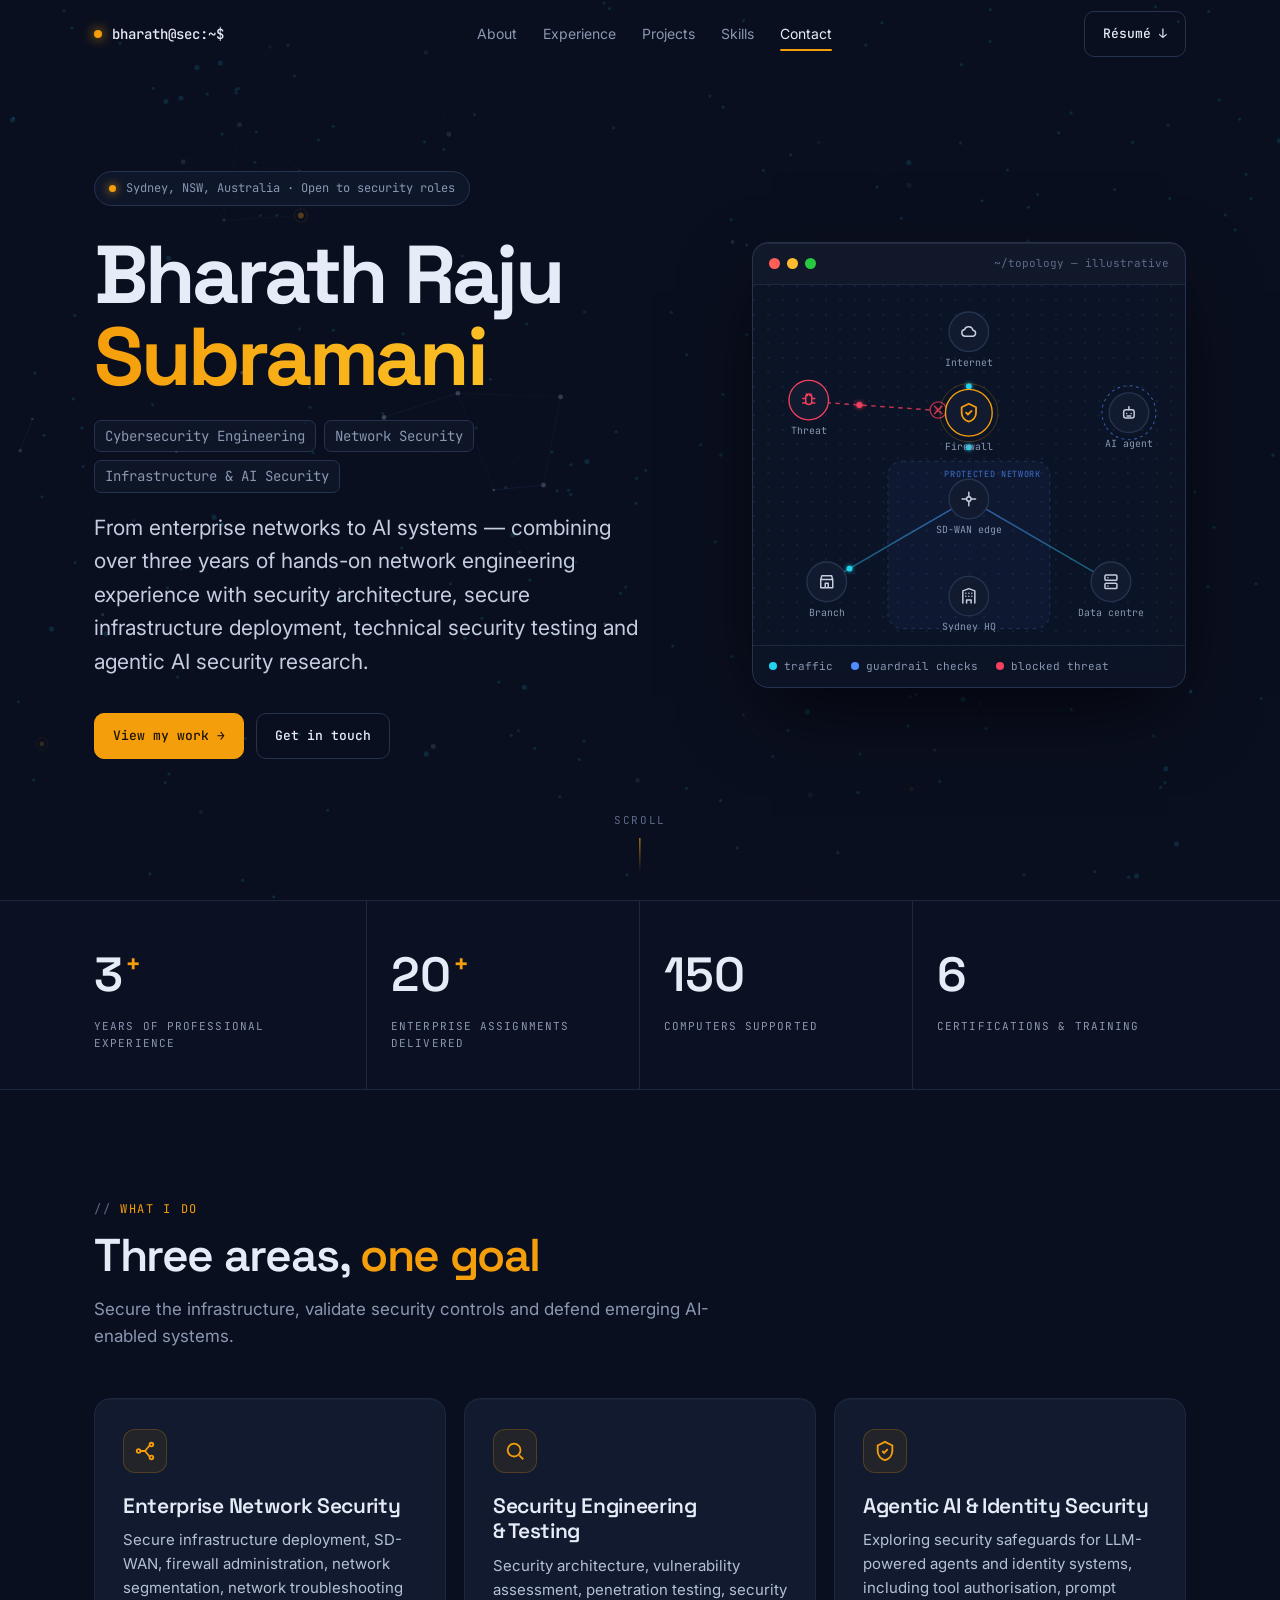
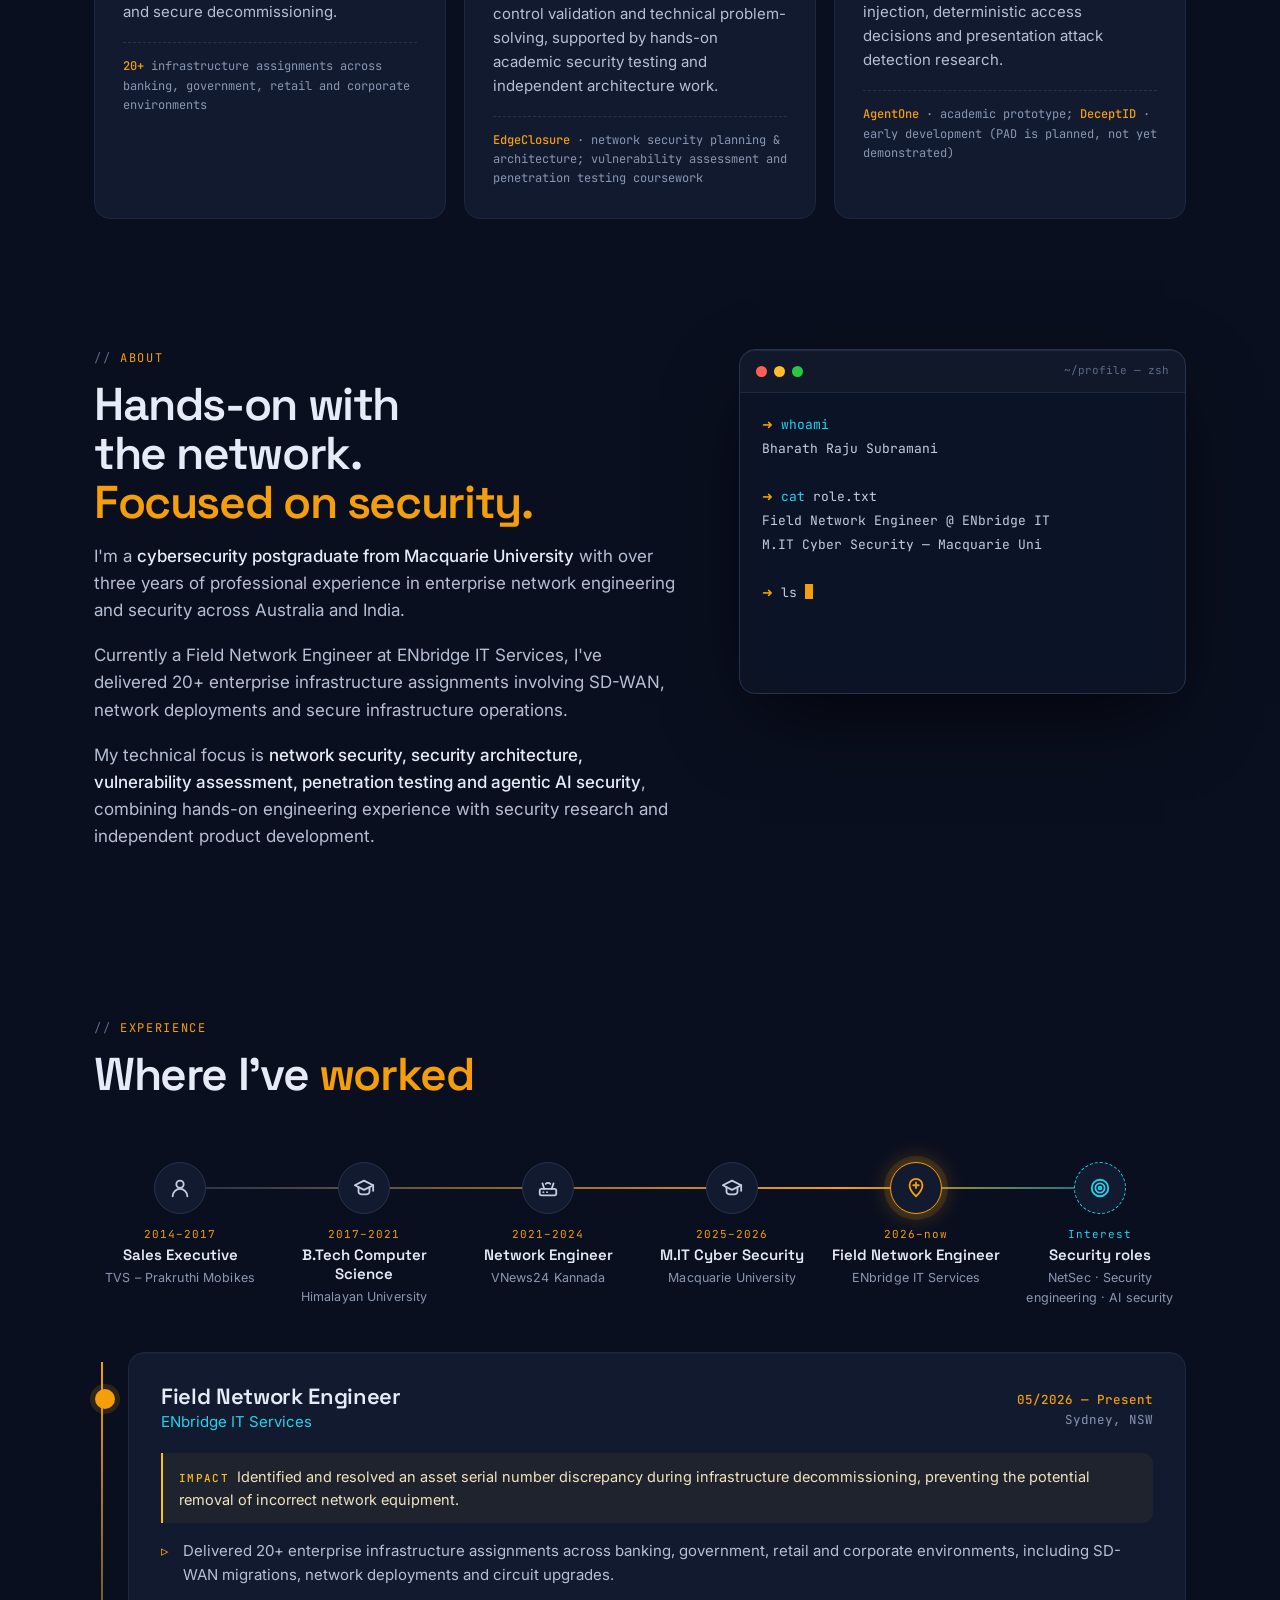
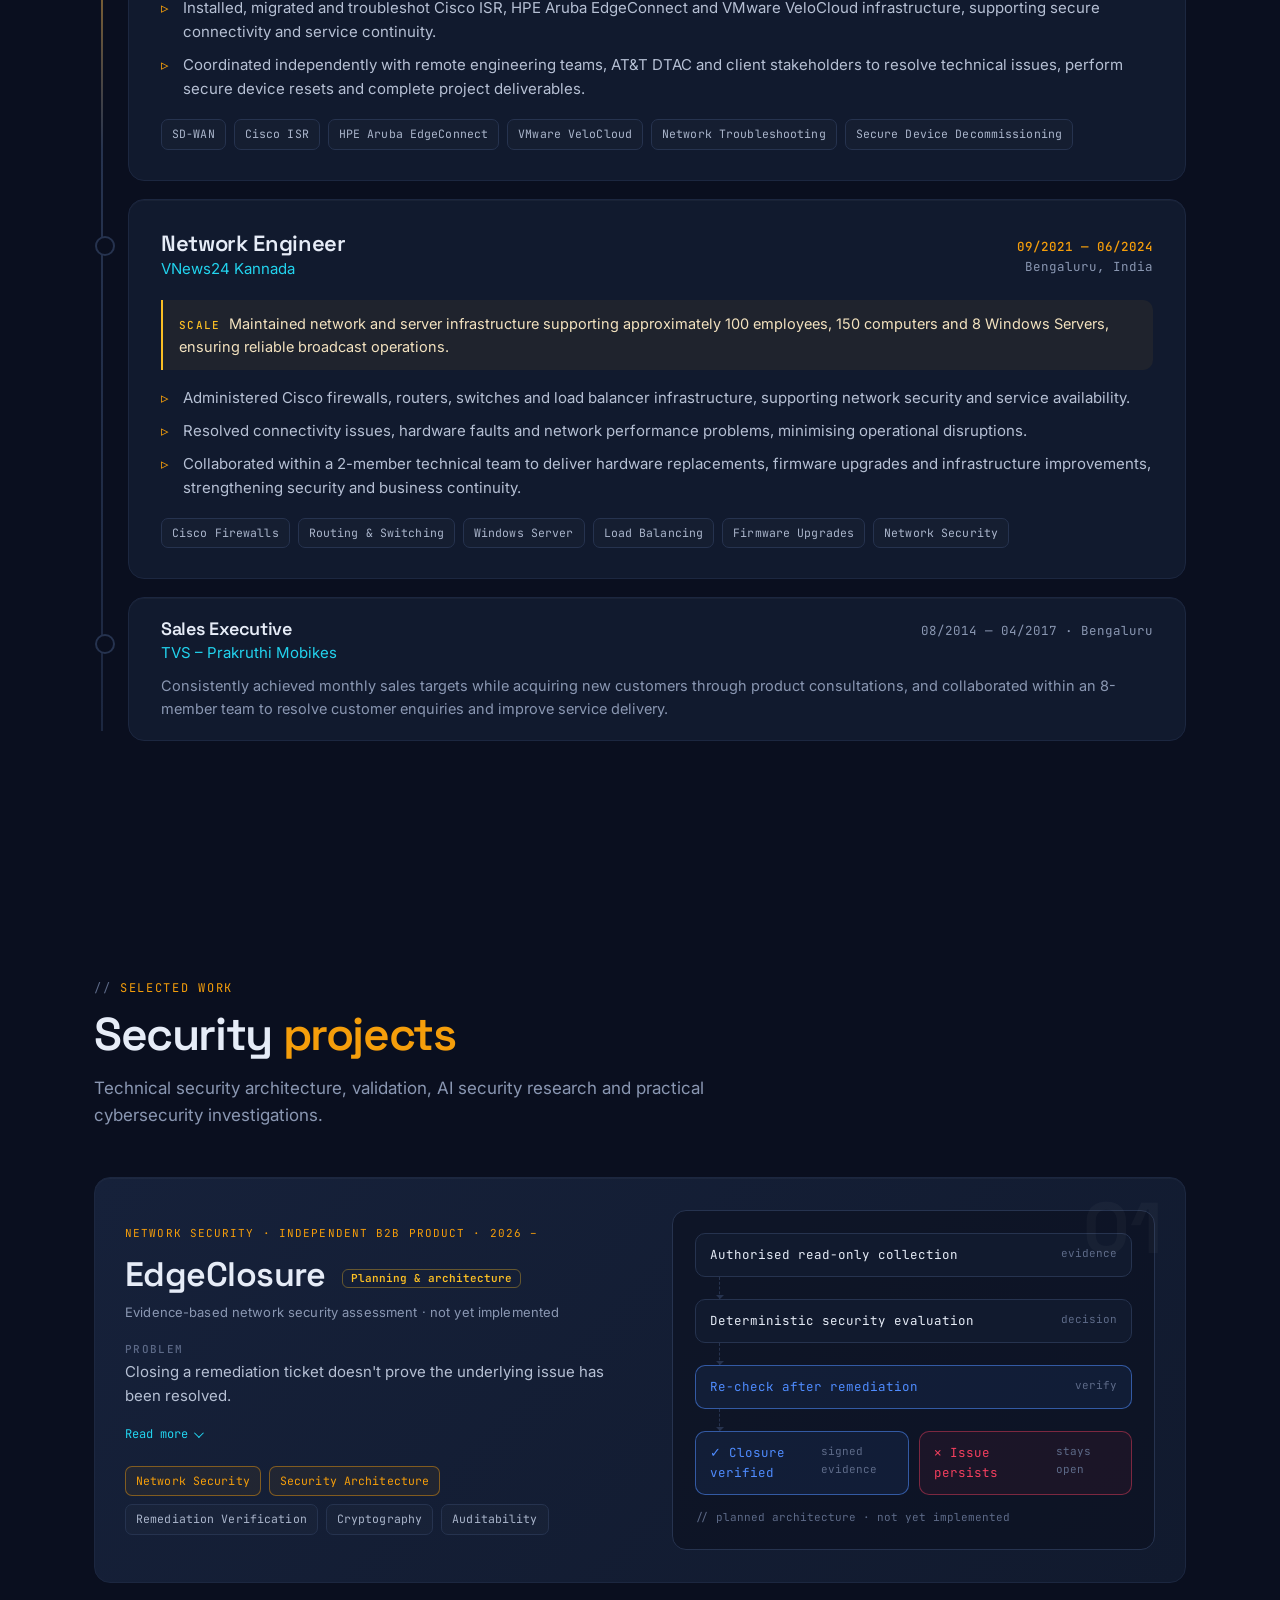
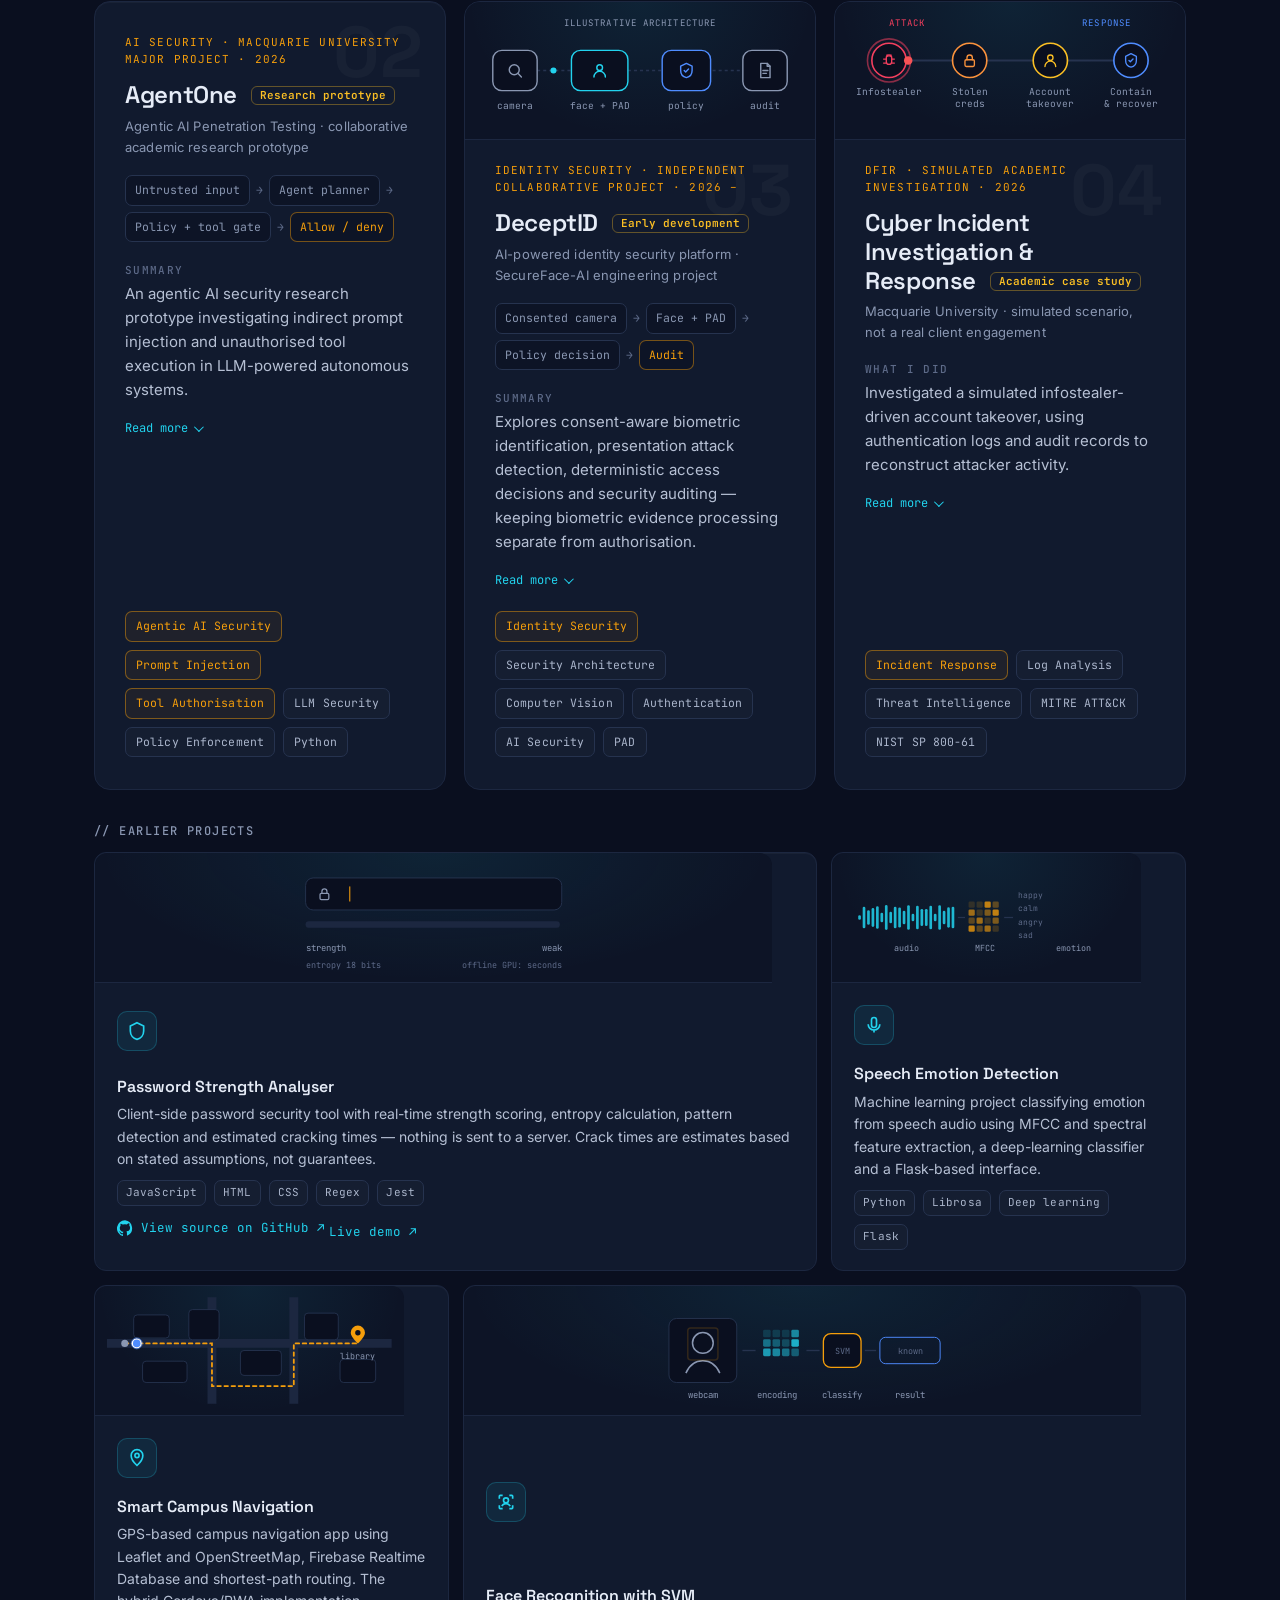
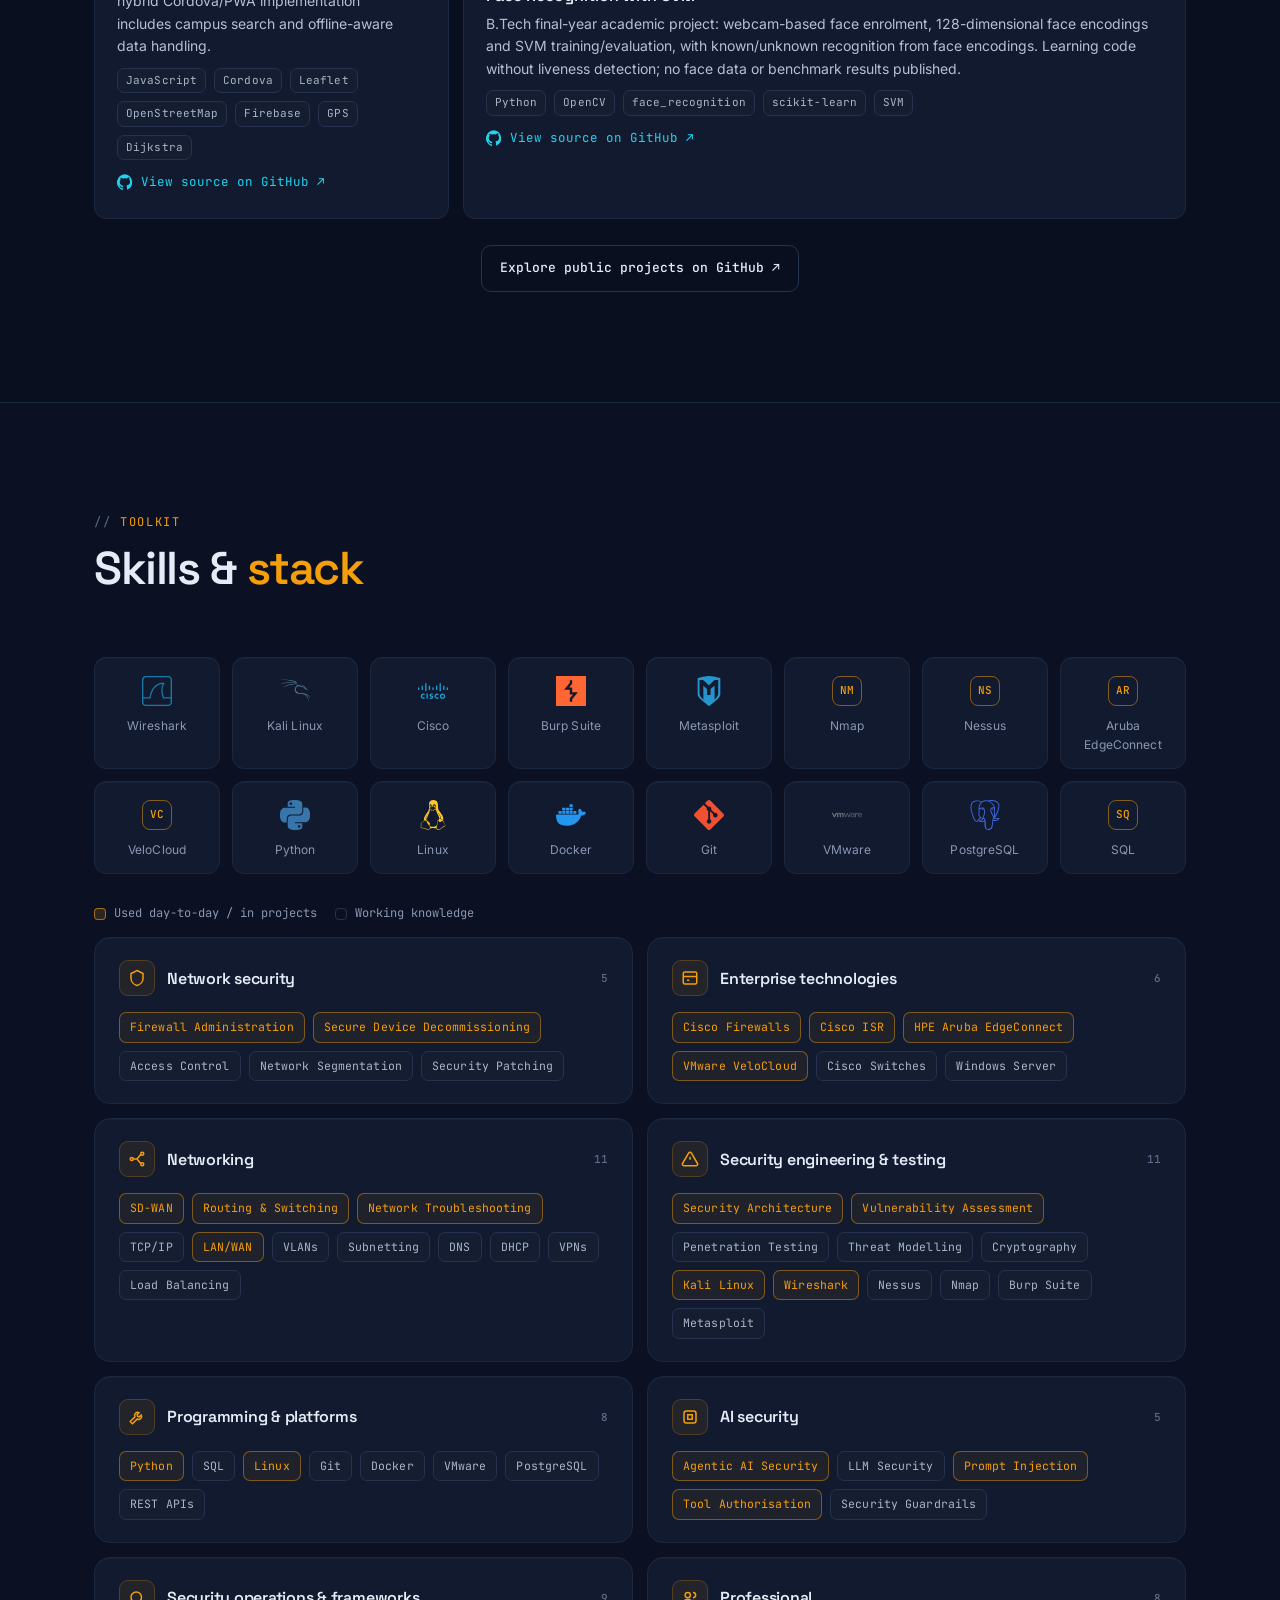
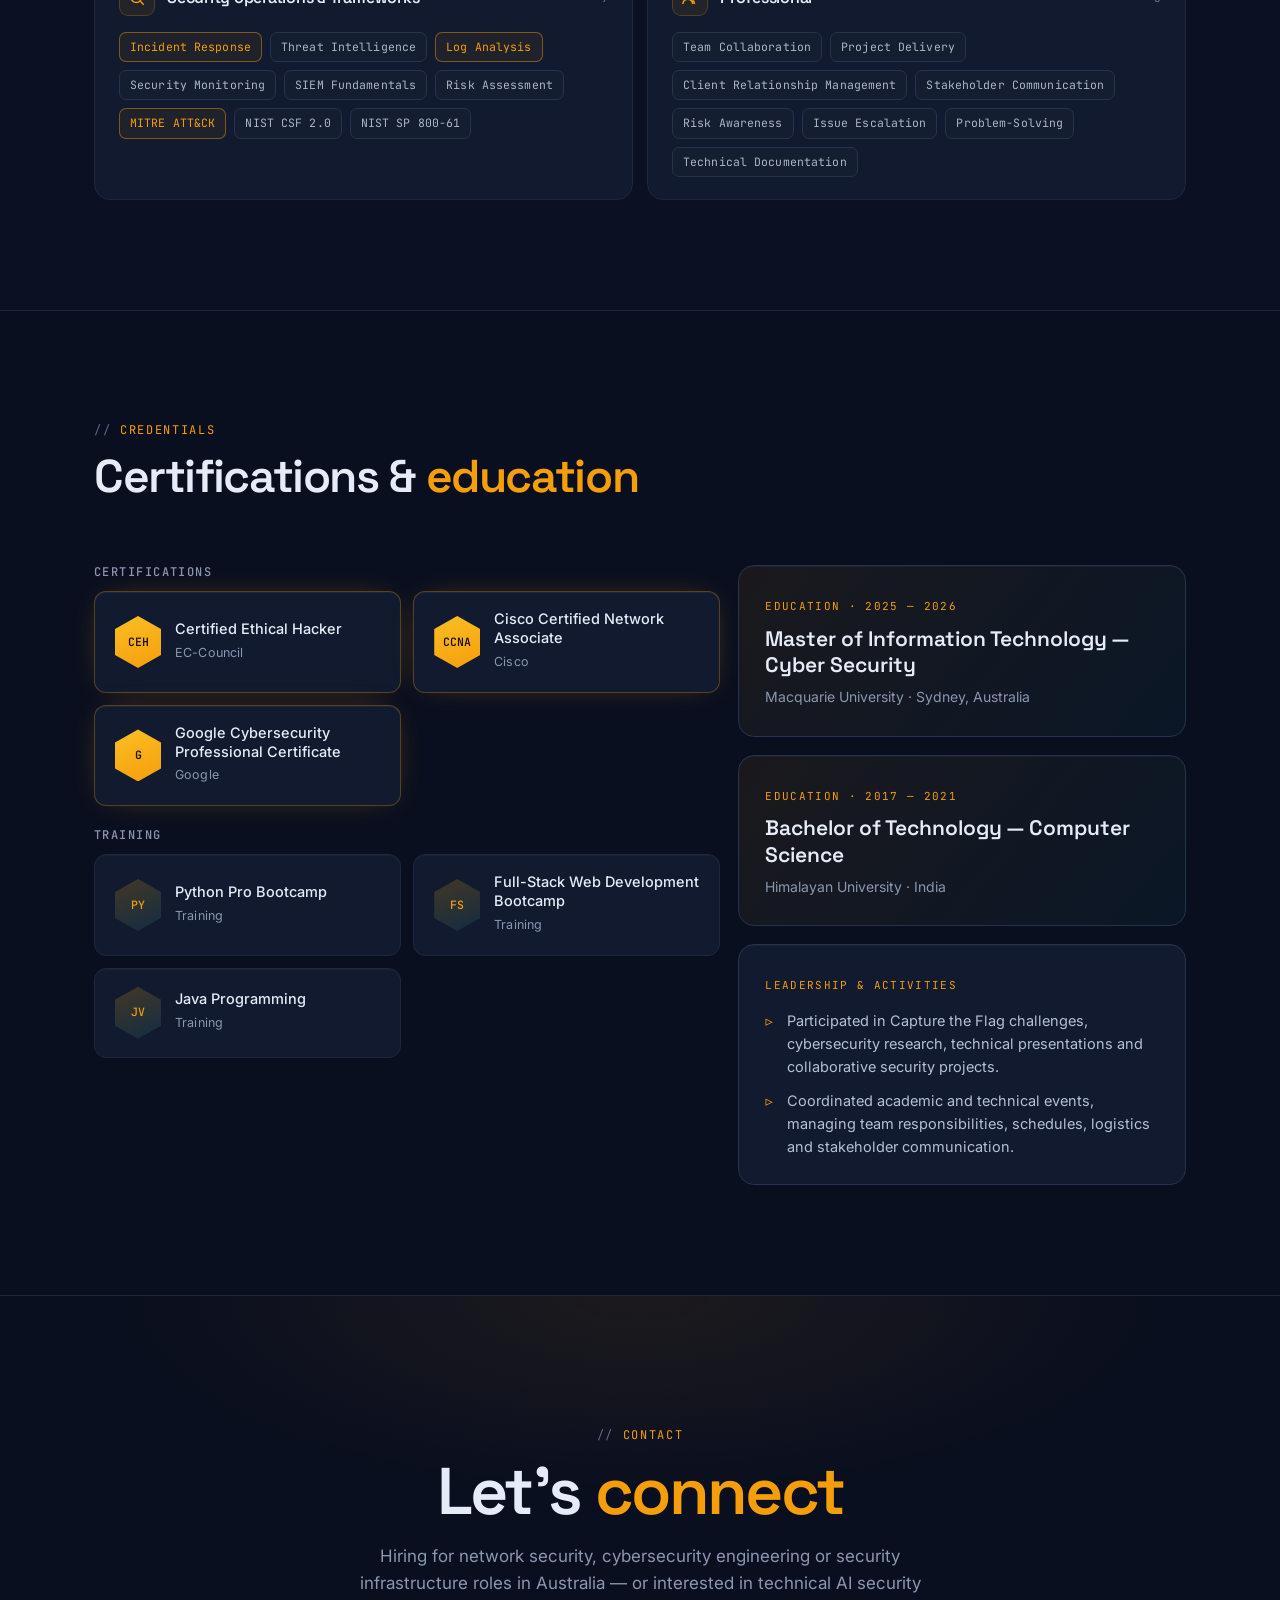
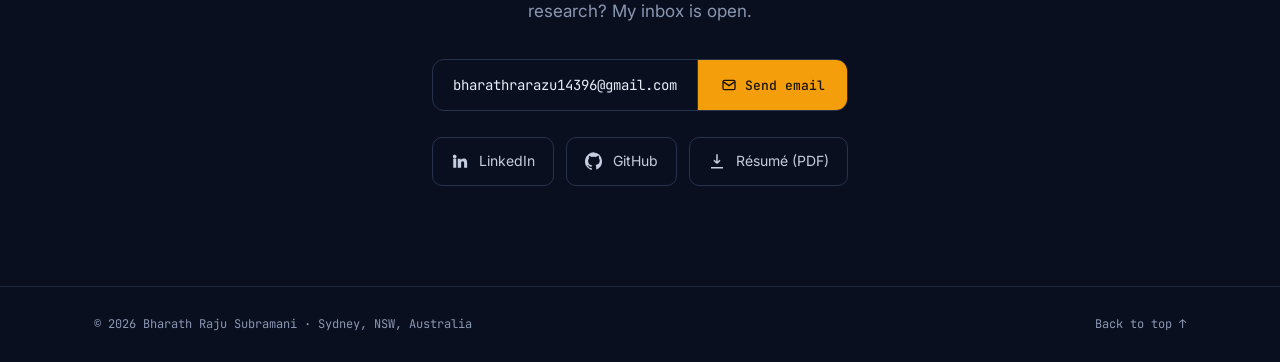
==== commit 6a642928: "Reposition to cybersecurity engineering and network security: hero, focus areas, about, project orde" ====
--- a/index.html
+++ b/index.html
@@ -3,15 +3,15 @@
 <head>
 <meta charset="utf-8">
 <meta name="viewport" content="width=device-width, initial-scale=1">
-<title>Bharath Raju Subramani | Cybersecurity, Network Engineering &amp; AI Security</title>
-<meta name="description" content="Cybersecurity postgraduate from Macquarie University and Field Network Engineer in Sydney, Australia. Explore my work in enterprise network security, incident response, agentic AI security and cybersecurity research.">
+<title>Bharath Raju Subramani | Cybersecurity Engineering, Network Security &amp; AI Security</title>
+<meta name="description" content="Cybersecurity postgraduate and Field Network Engineer in Sydney, Australia. Explore enterprise network security, secure infrastructure deployments, technical security testing, security architecture and agentic AI security projects.">
 <meta name="author" content="Bharath Raju Subramani">
 <meta name="theme-color" content="#0a0f1f">
 <meta property="og:type" content="website">
-<meta property="og:title" content="Bharath Raju Subramani | Cybersecurity, Network Engineering & AI Security">
-<meta property="og:description" content="Cybersecurity postgraduate from Macquarie University and Field Network Engineer in Sydney, Australia. Enterprise network security, incident response and agentic AI security.">
-<meta name="twitter:title" content="Bharath Raju Subramani | Cybersecurity, Network Engineering & AI Security">
-<meta name="twitter:description" content="Enterprise network security, incident response and agentic AI security. Sydney, Australia.">
+<meta property="og:title" content="Bharath Raju Subramani | Cybersecurity Engineering, Network Security & AI Security">
+<meta property="og:description" content="Cybersecurity postgraduate and Field Network Engineer in Sydney, Australia. Explore enterprise network security, secure infrastructure deployments, technical security testing, security architecture and agentic AI security projects.">
+<meta name="twitter:title" content="Bharath Raju Subramani | Cybersecurity Engineering, Network Security & AI Security">
+<meta name="twitter:description" content="Enterprise network security, secure infrastructure, security architecture and agentic AI security. Sydney, Australia.">
 <meta property="og:url" content="https://bharathraju.vercel.app/">
 <link rel="canonical" href="https://bharathraju.vercel.app/">
 <meta property="og:image" content="https://bharathraju.vercel.app/portfolio-featured.png">
@@ -28,7 +28,7 @@
 <link href="https://fonts.googleapis.com/css2?family=Space+Grotesk:wght@400;500;600;700&family=Inter:wght@400;500;600&family=JetBrains+Mono:wght@400;500&display=swap" rel="stylesheet">
 <link rel="stylesheet" href="css/style.css">
 <script type="application/ld+json">
-{"@context":"https://schema.org","@type":"Person","name":"Bharath Raju Subramani","jobTitle":"Field Network Engineer","worksFor":{"@type":"Organization","name":"ENbridge IT Services"},"alumniOf":[{"@type":"CollegeOrUniversity","name":"Macquarie University"},{"@type":"CollegeOrUniversity","name":"Himalayan University"}],"address":{"@type":"PostalAddress","addressLocality":"Sydney","addressRegion":"NSW","addressCountry":"AU"},"url":"https://bharathraju.vercel.app/","sameAs":["https://www.linkedin.com/in/bharathrajusubramani/","https://github.com/bharathraju-sec"],"knowsAbout":["Network Security","Incident Response","Threat Intelligence","Vulnerability Assessment","Agentic AI Security","SD-WAN"]}
+{"@context":"https://schema.org","@type":"Person","name":"Bharath Raju Subramani","jobTitle":"Field Network Engineer","worksFor":{"@type":"Organization","name":"ENbridge IT Services"},"alumniOf":[{"@type":"CollegeOrUniversity","name":"Macquarie University"},{"@type":"CollegeOrUniversity","name":"Himalayan University"}],"address":{"@type":"PostalAddress","addressLocality":"Sydney","addressRegion":"NSW","addressCountry":"AU"},"url":"https://bharathraju.vercel.app/","sameAs":["https://www.linkedin.com/in/bharathrajusubramani/","https://github.com/bharathraju-sec"],"knowsAbout":["Network Security","Firewall Administration","SD-WAN","Security Architecture","Vulnerability Assessment","Penetration Testing","Agentic AI Security","Incident Response"]}
 </script>
 <!-- Content lives in js/data.js; js/graphics.js draws the SVG art; js/render.js builds the page; js/main.js adds the interactions. -->
 <script src="js/data.js" defer></script>
@@ -70,8 +70,8 @@
       <!-- static fallback (replaced by js/render.js): real name and headline for crawlers and no-JS visitors -->
       <div class="status"><i></i>Sydney, NSW, Australia · Open to security roles</div>
       <div class="h1-wrap"><h1 id="heroName">Bharath Raju<br><span class="grad">Subramani</span></h1></div>
-      <div class="role"><span>Cybersecurity</span><span>Network Engineering</span><span>AI Security</span></div>
-      <p class="tagline">From routers to AI agents — combining over three years of enterprise network engineering experience with cybersecurity, incident response and emerging AI security research.</p>
+      <div class="role"><span>Cybersecurity Engineering</span><span>Network Security</span><span>Infrastructure &amp; AI Security</span></div>
+      <p class="tagline">From enterprise networks to AI systems — combining over three years of hands-on network engineering experience with security architecture, secure infrastructure deployment, technical security testing and agentic AI security research.</p>
       <div class="cta"><a href="#projects" class="btn primary">View my work →</a> <a href="#contact" class="btn">Get in touch</a></div>
     </div>
     <figure class="map-card">
@@ -98,7 +98,7 @@
   <noscript>
     <section><div class="wrap">
       <h2>Bharath Raju Subramani</h2>
-      <p class="lede">Cybersecurity · Network Engineering · AI Security — Sydney, NSW.
+      <p class="lede">Cybersecurity Engineering · Network Security · Infrastructure &amp; AI Security — Sydney, NSW.
         This site needs JavaScript. You can still <a href="resume.pdf" style="color:var(--accent)">download my résumé</a>
         or email <a href="mailto:bharathrarazu14396@gmail.com" style="color:var(--accent)">bharathrarazu14396@gmail.com</a>.</p>
     </div></section>
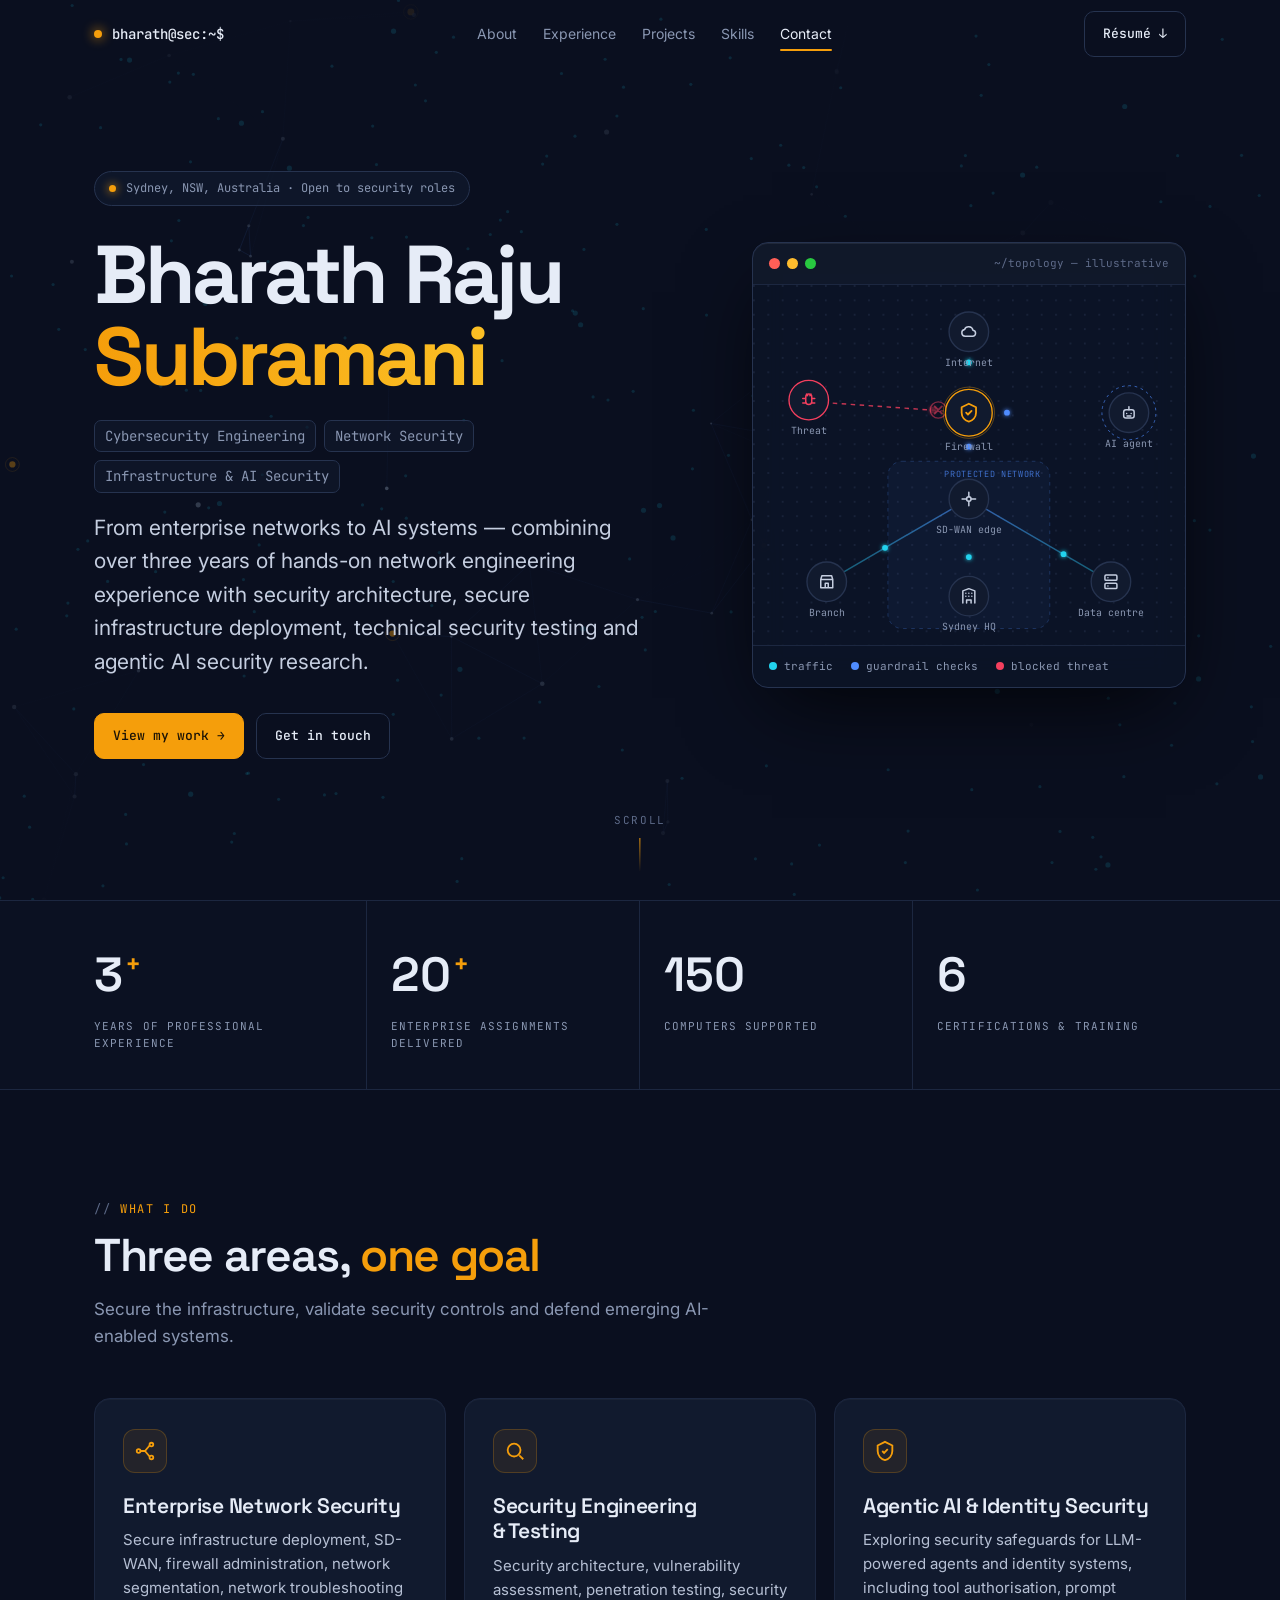
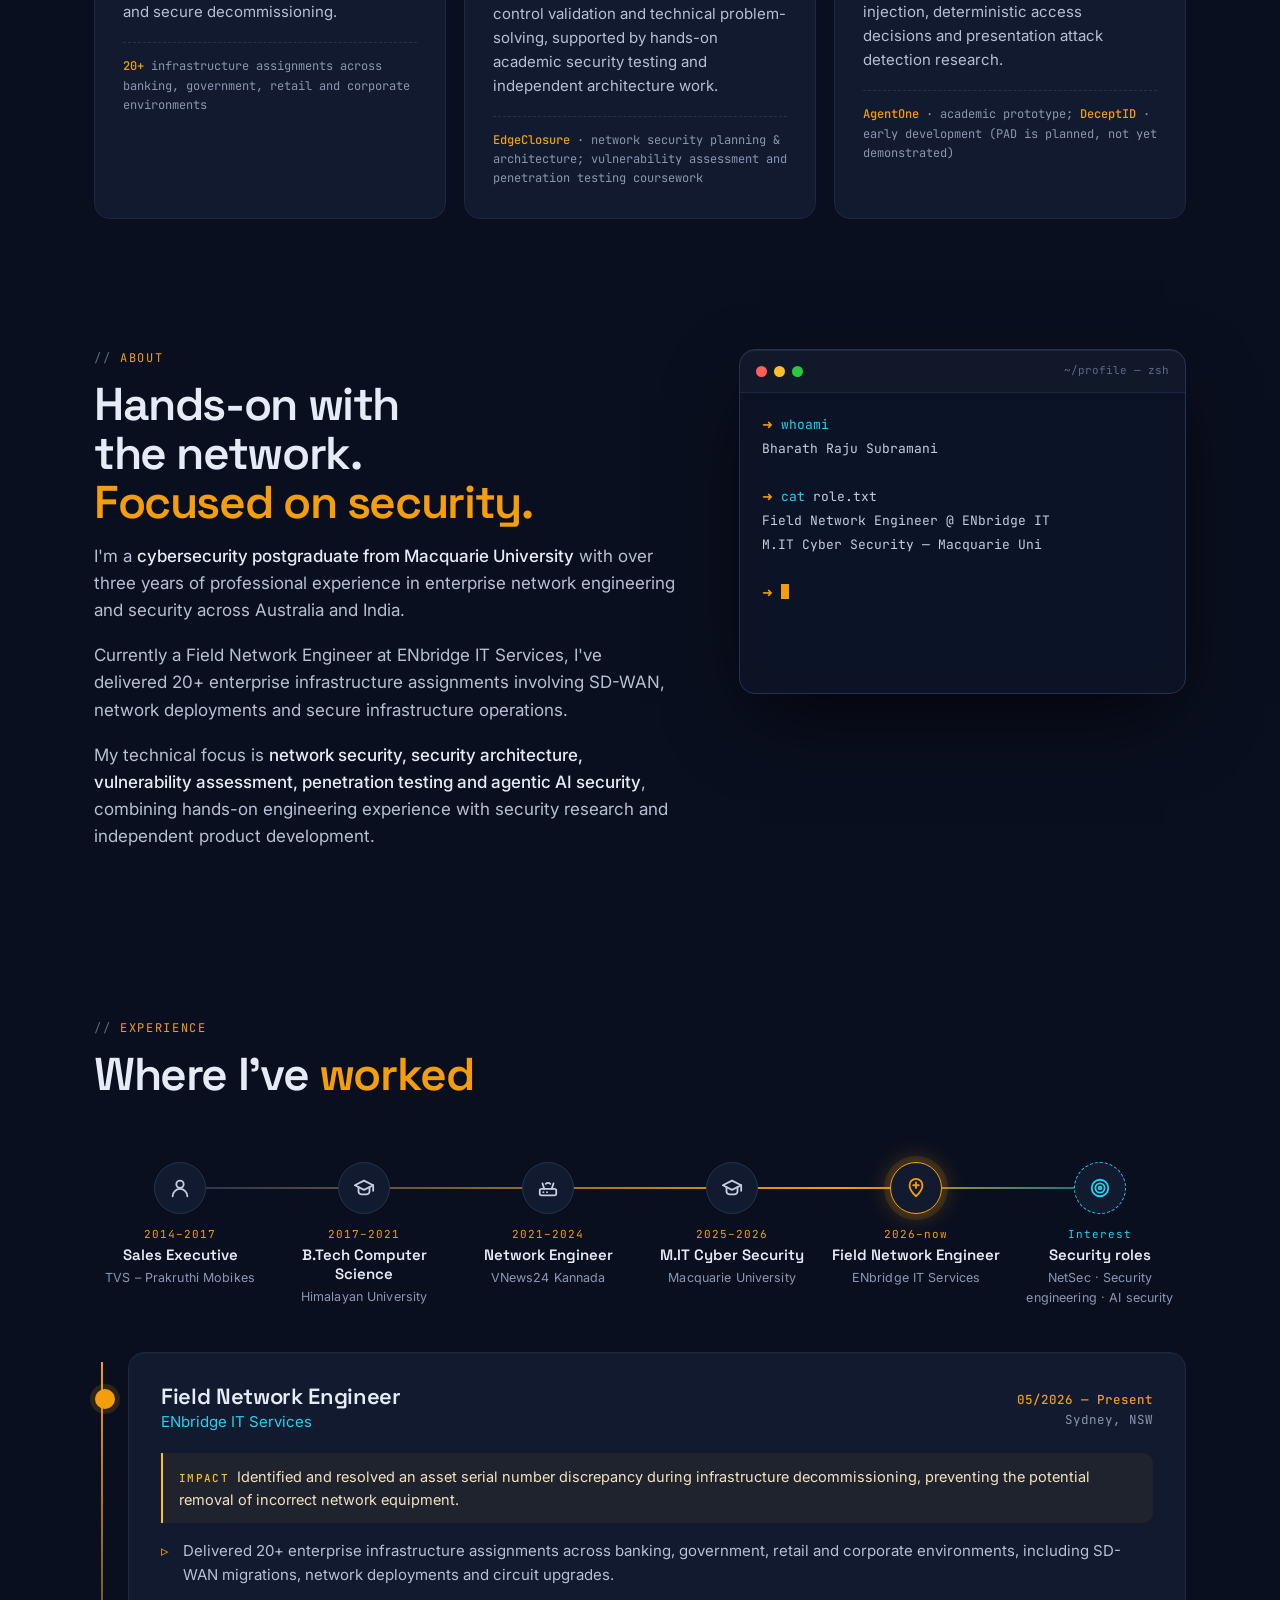
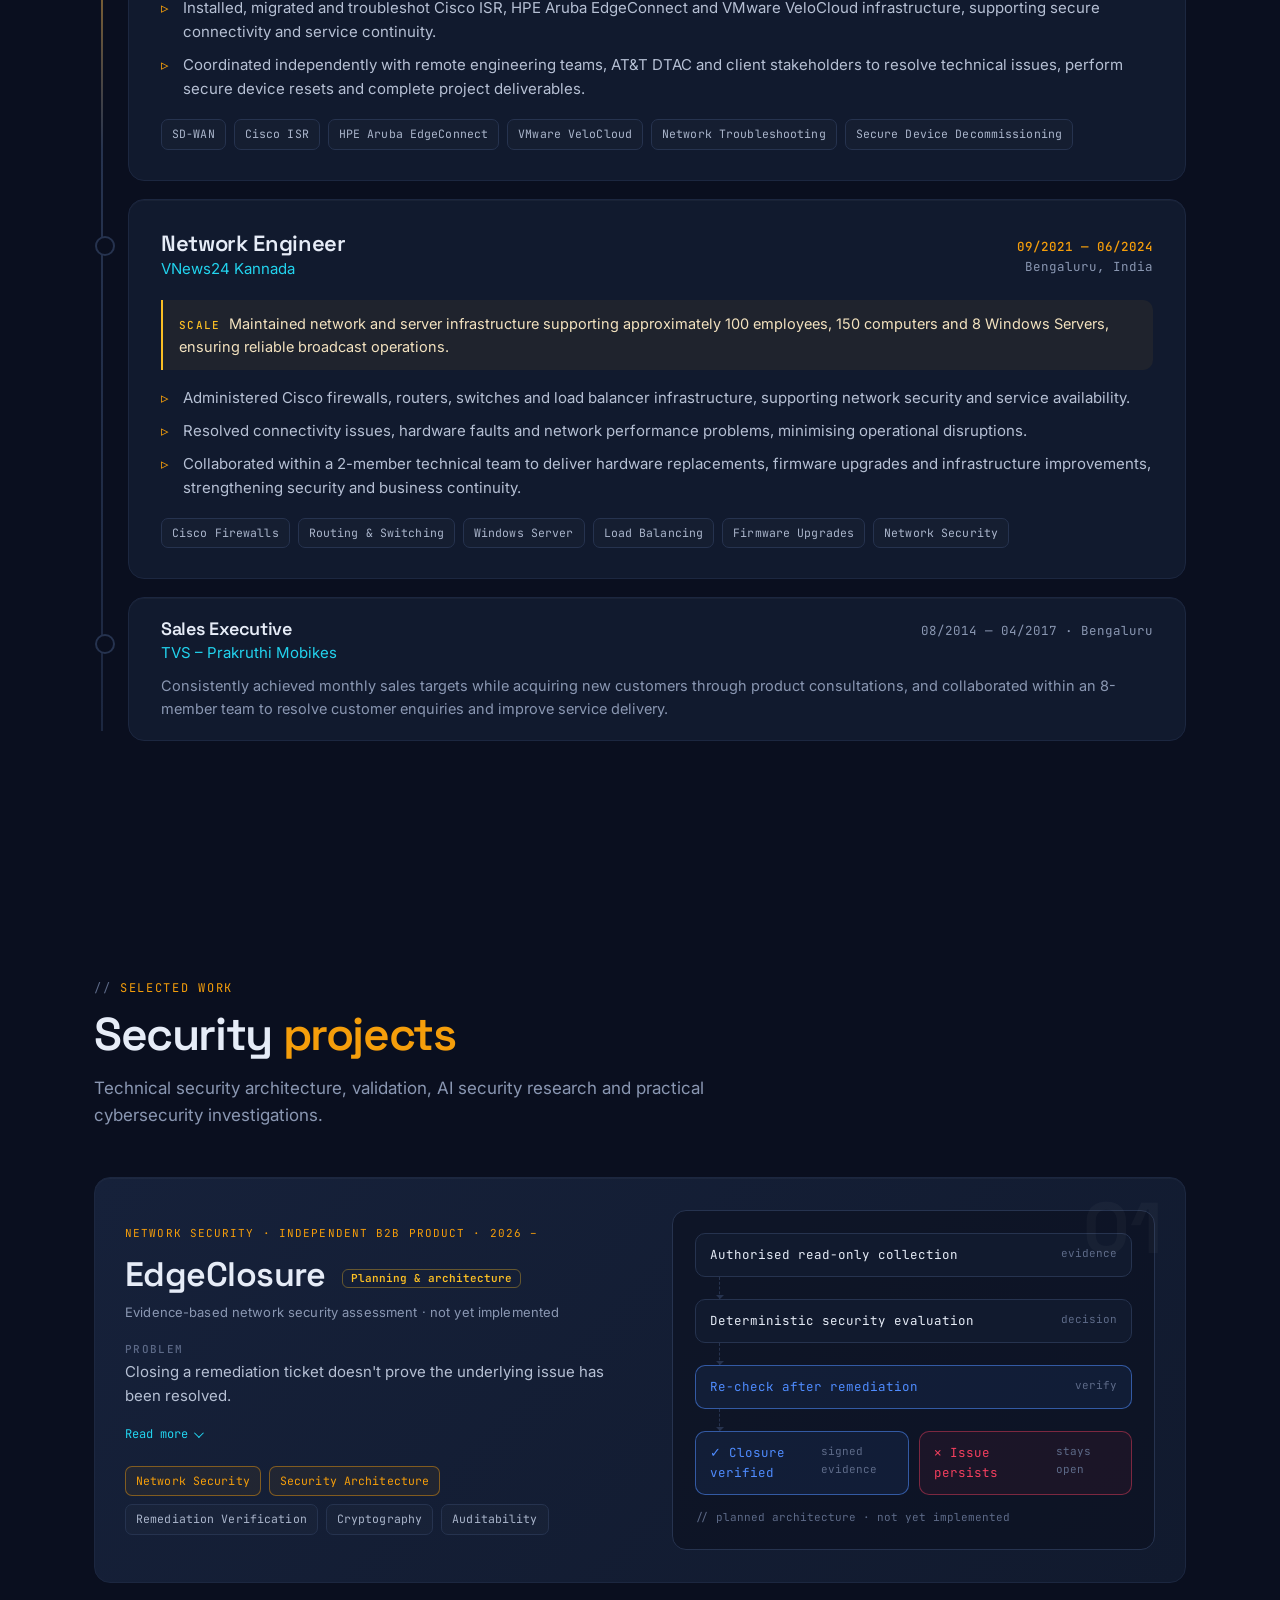
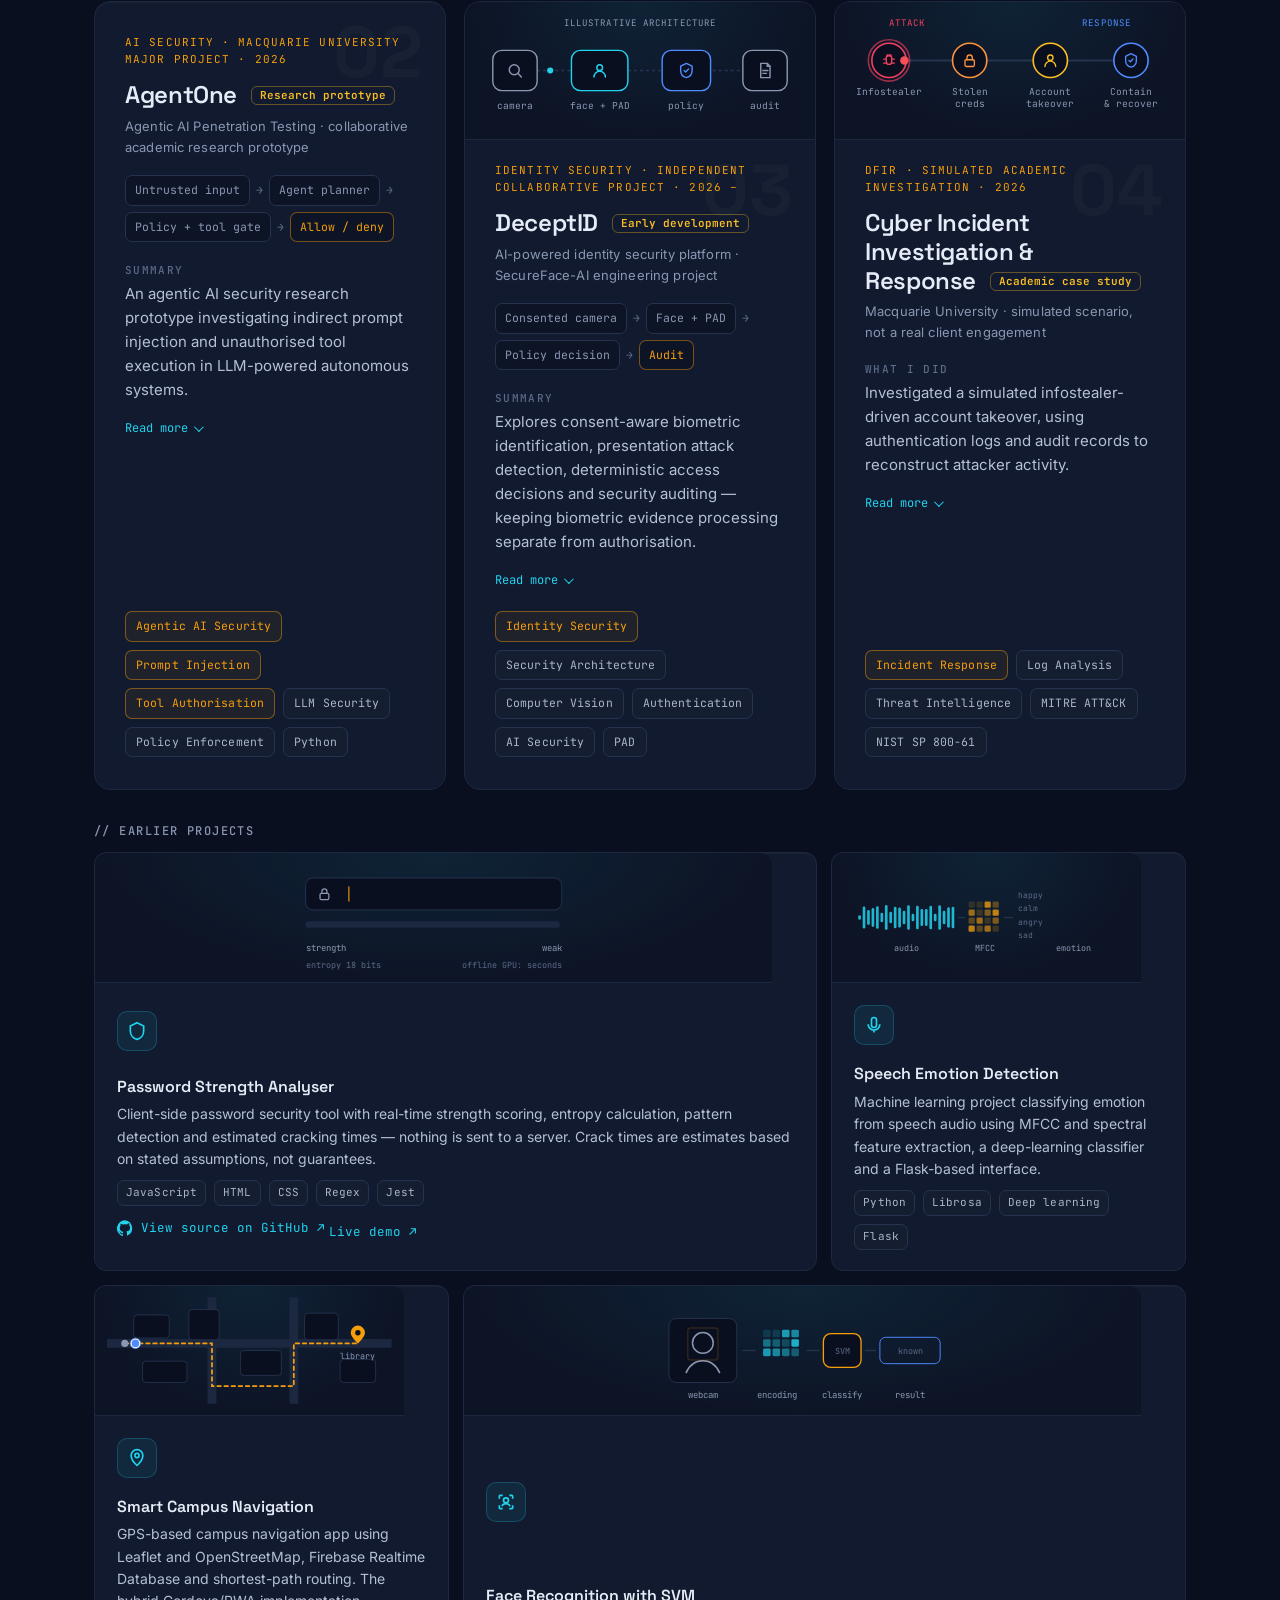
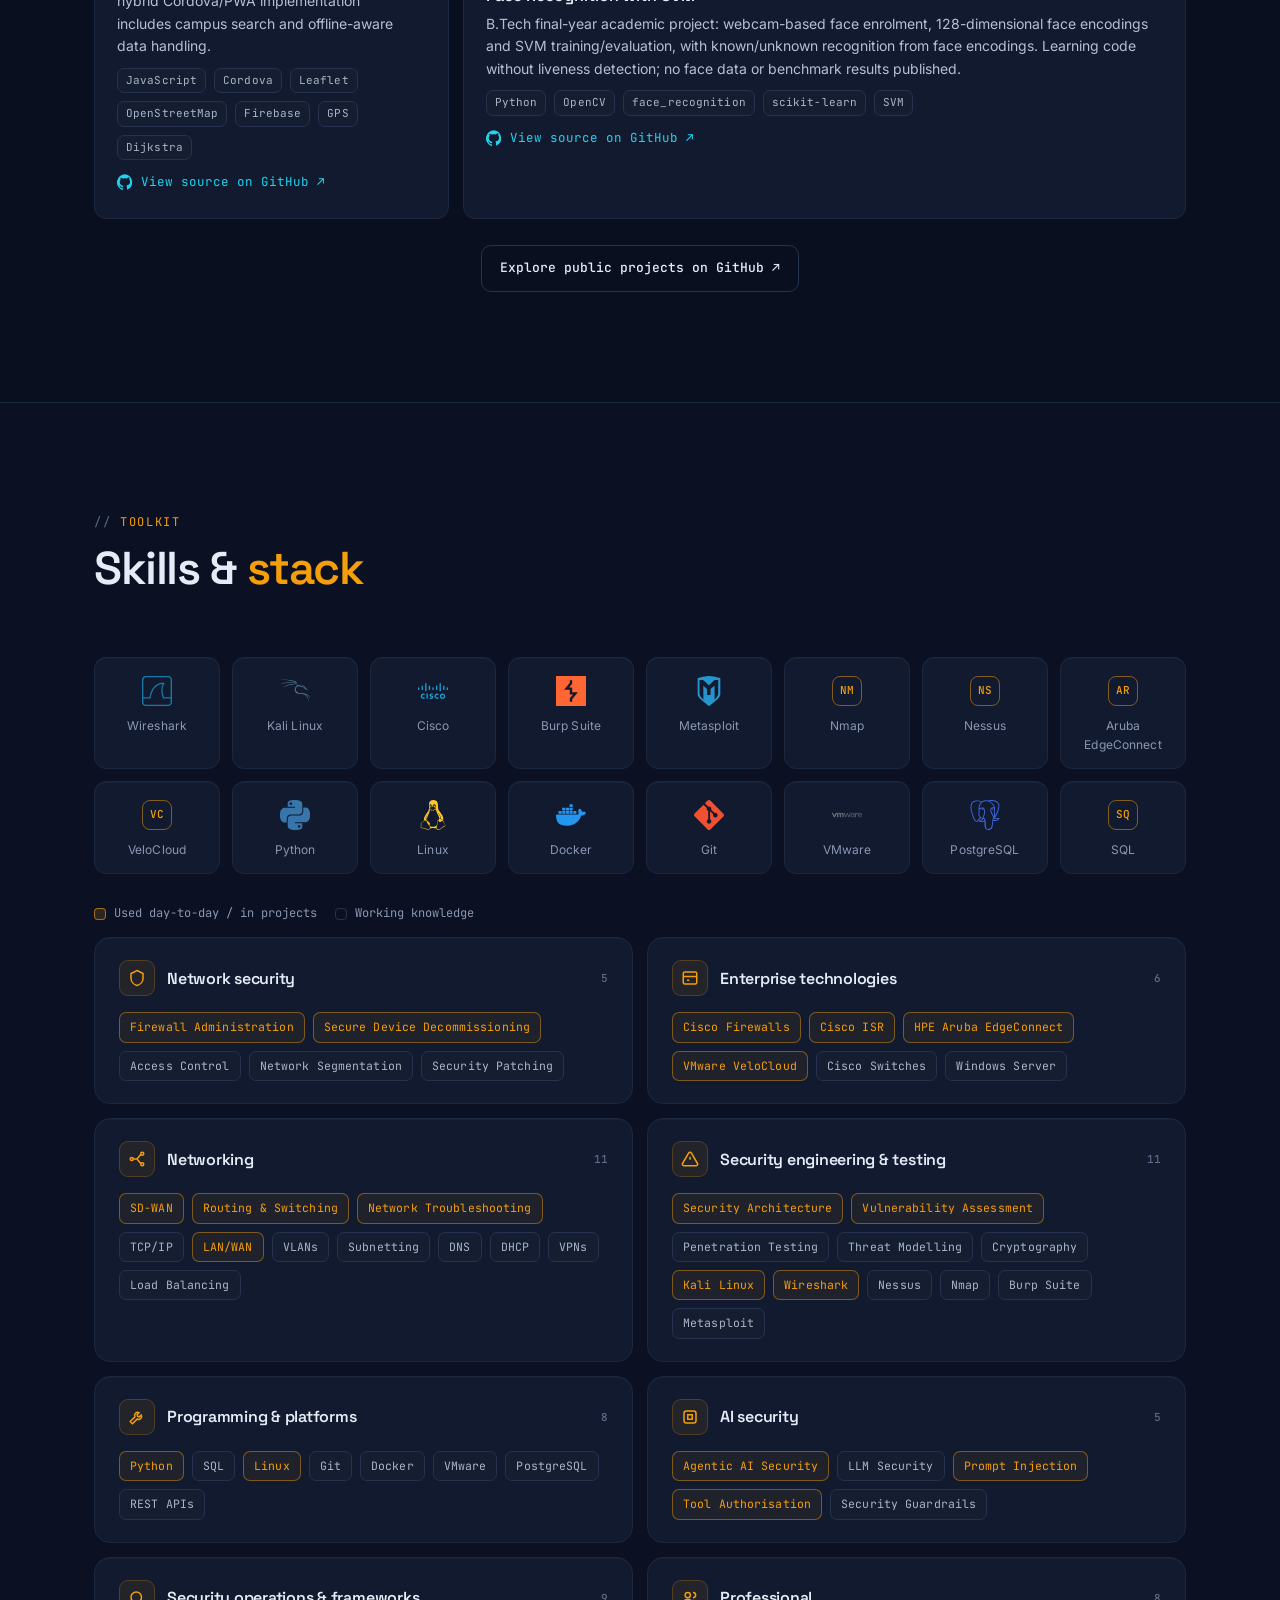
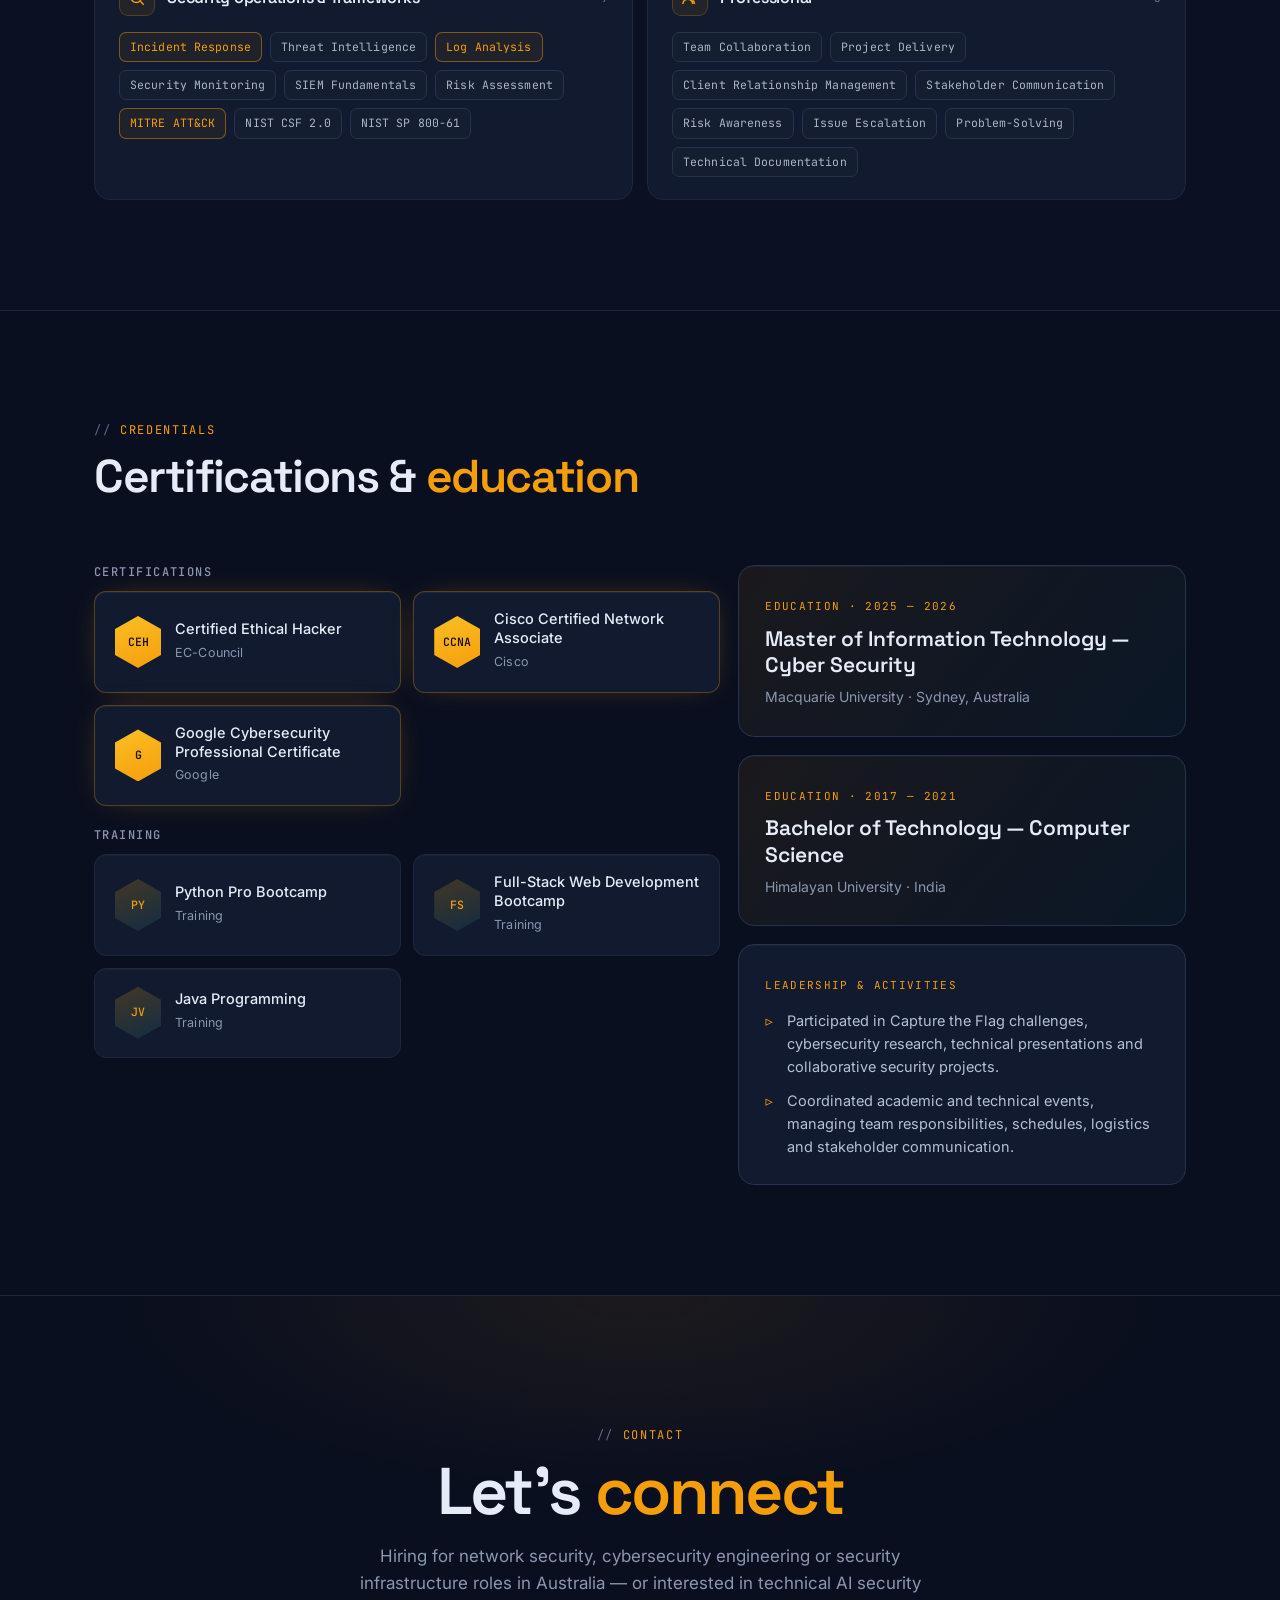
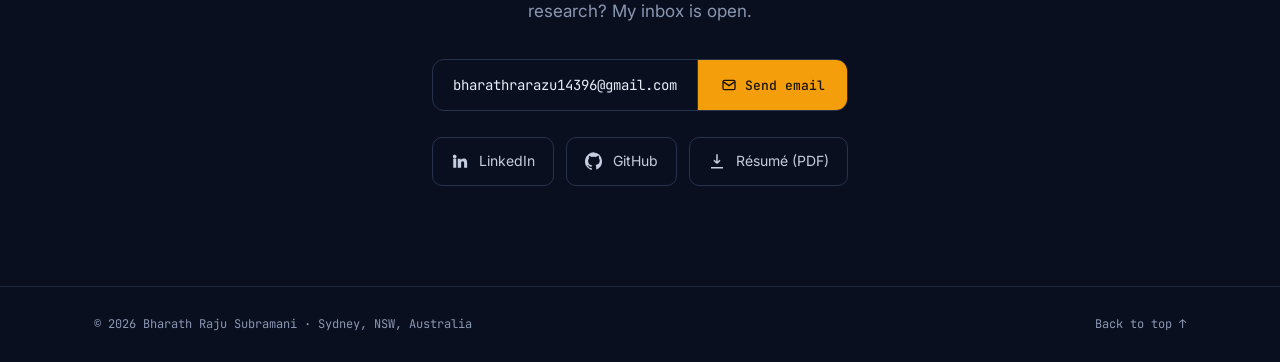
==== commit e5a6100f: "Switch canonical domain to bharathraju.is-a.dev (vercel.app stays live as fallback)" ====
--- a/index.html
+++ b/index.html
@@ -12,15 +12,15 @@
 <meta property="og:description" content="Cybersecurity postgraduate and Field Network Engineer in Sydney, Australia. Explore enterprise network security, secure infrastructure deployments, technical security testing, security architecture and agentic AI security projects.">
 <meta name="twitter:title" content="Bharath Raju Subramani | Cybersecurity Engineering, Network Security & AI Security">
 <meta name="twitter:description" content="Enterprise network security, secure infrastructure, security architecture and agentic AI security. Sydney, Australia.">
-<meta property="og:url" content="https://bharathraju.vercel.app/">
-<link rel="canonical" href="https://bharathraju.vercel.app/">
-<meta property="og:image" content="https://bharathraju.vercel.app/portfolio-featured.png">
+<meta property="og:url" content="https://bharathraju.is-a.dev/">
+<link rel="canonical" href="https://bharathraju.is-a.dev/">
+<meta property="og:image" content="https://bharathraju.is-a.dev/portfolio-featured.png">
 <meta property="og:image:width" content="1200">
 <meta property="og:image:height" content="630">
 <meta property="og:image:type" content="image/png">
 <meta property="og:image:alt" content="Bharath Raju Subramani — Professional Portfolio: Cybersecurity, Network Engineering and AI Security">
 <meta name="twitter:card" content="summary_large_image">
-<meta name="twitter:image" content="https://bharathraju.vercel.app/portfolio-featured.png">
+<meta name="twitter:image" content="https://bharathraju.is-a.dev/portfolio-featured.png">
 <meta name="twitter:image:alt" content="Bharath Raju Subramani — Professional Portfolio">
 <link rel="icon" href="data:image/svg+xml,%3Csvg xmlns='http://www.w3.org/2000/svg' viewBox='0 0 64 64'%3E%3Crect width='64' height='64' rx='14' fill='%230a0f1f'/%3E%3Cpath d='M32 10l18 8v13c0 11-7.7 19.6-18 23-10.3-3.4-18-12-18-23V18z' fill='none' stroke='%23f59e0b' stroke-width='4'/%3E%3Ccircle cx='32' cy='31' r='5' fill='%23f59e0b'/%3E%3C/svg%3E">
 <link rel="preconnect" href="https://fonts.googleapis.com">
@@ -28,7 +28,7 @@
 <link href="https://fonts.googleapis.com/css2?family=Space+Grotesk:wght@400;500;600;700&family=Inter:wght@400;500;600&family=JetBrains+Mono:wght@400;500&display=swap" rel="stylesheet">
 <link rel="stylesheet" href="css/style.css">
 <script type="application/ld+json">
-{"@context":"https://schema.org","@type":"Person","name":"Bharath Raju Subramani","jobTitle":"Field Network Engineer","worksFor":{"@type":"Organization","name":"ENbridge IT Services"},"alumniOf":[{"@type":"CollegeOrUniversity","name":"Macquarie University"},{"@type":"CollegeOrUniversity","name":"Himalayan University"}],"address":{"@type":"PostalAddress","addressLocality":"Sydney","addressRegion":"NSW","addressCountry":"AU"},"url":"https://bharathraju.vercel.app/","sameAs":["https://www.linkedin.com/in/bharathrajusubramani/","https://github.com/bharathraju-sec"],"knowsAbout":["Network Security","Firewall Administration","SD-WAN","Security Architecture","Vulnerability Assessment","Penetration Testing","Agentic AI Security","Incident Response"]}
+{"@context":"https://schema.org","@type":"Person","name":"Bharath Raju Subramani","jobTitle":"Field Network Engineer","worksFor":{"@type":"Organization","name":"ENbridge IT Services"},"alumniOf":[{"@type":"CollegeOrUniversity","name":"Macquarie University"},{"@type":"CollegeOrUniversity","name":"Himalayan University"}],"address":{"@type":"PostalAddress","addressLocality":"Sydney","addressRegion":"NSW","addressCountry":"AU"},"url":"https://bharathraju.is-a.dev/","sameAs":["https://www.linkedin.com/in/bharathrajusubramani/","https://github.com/bharathraju-sec"],"knowsAbout":["Network Security","Firewall Administration","SD-WAN","Security Architecture","Vulnerability Assessment","Penetration Testing","Agentic AI Security","Incident Response"]}
 </script>
 <!-- Content lives in js/data.js; js/graphics.js draws the SVG art; js/render.js builds the page; js/main.js adds the interactions. -->
 <script src="js/data.js" defer></script>
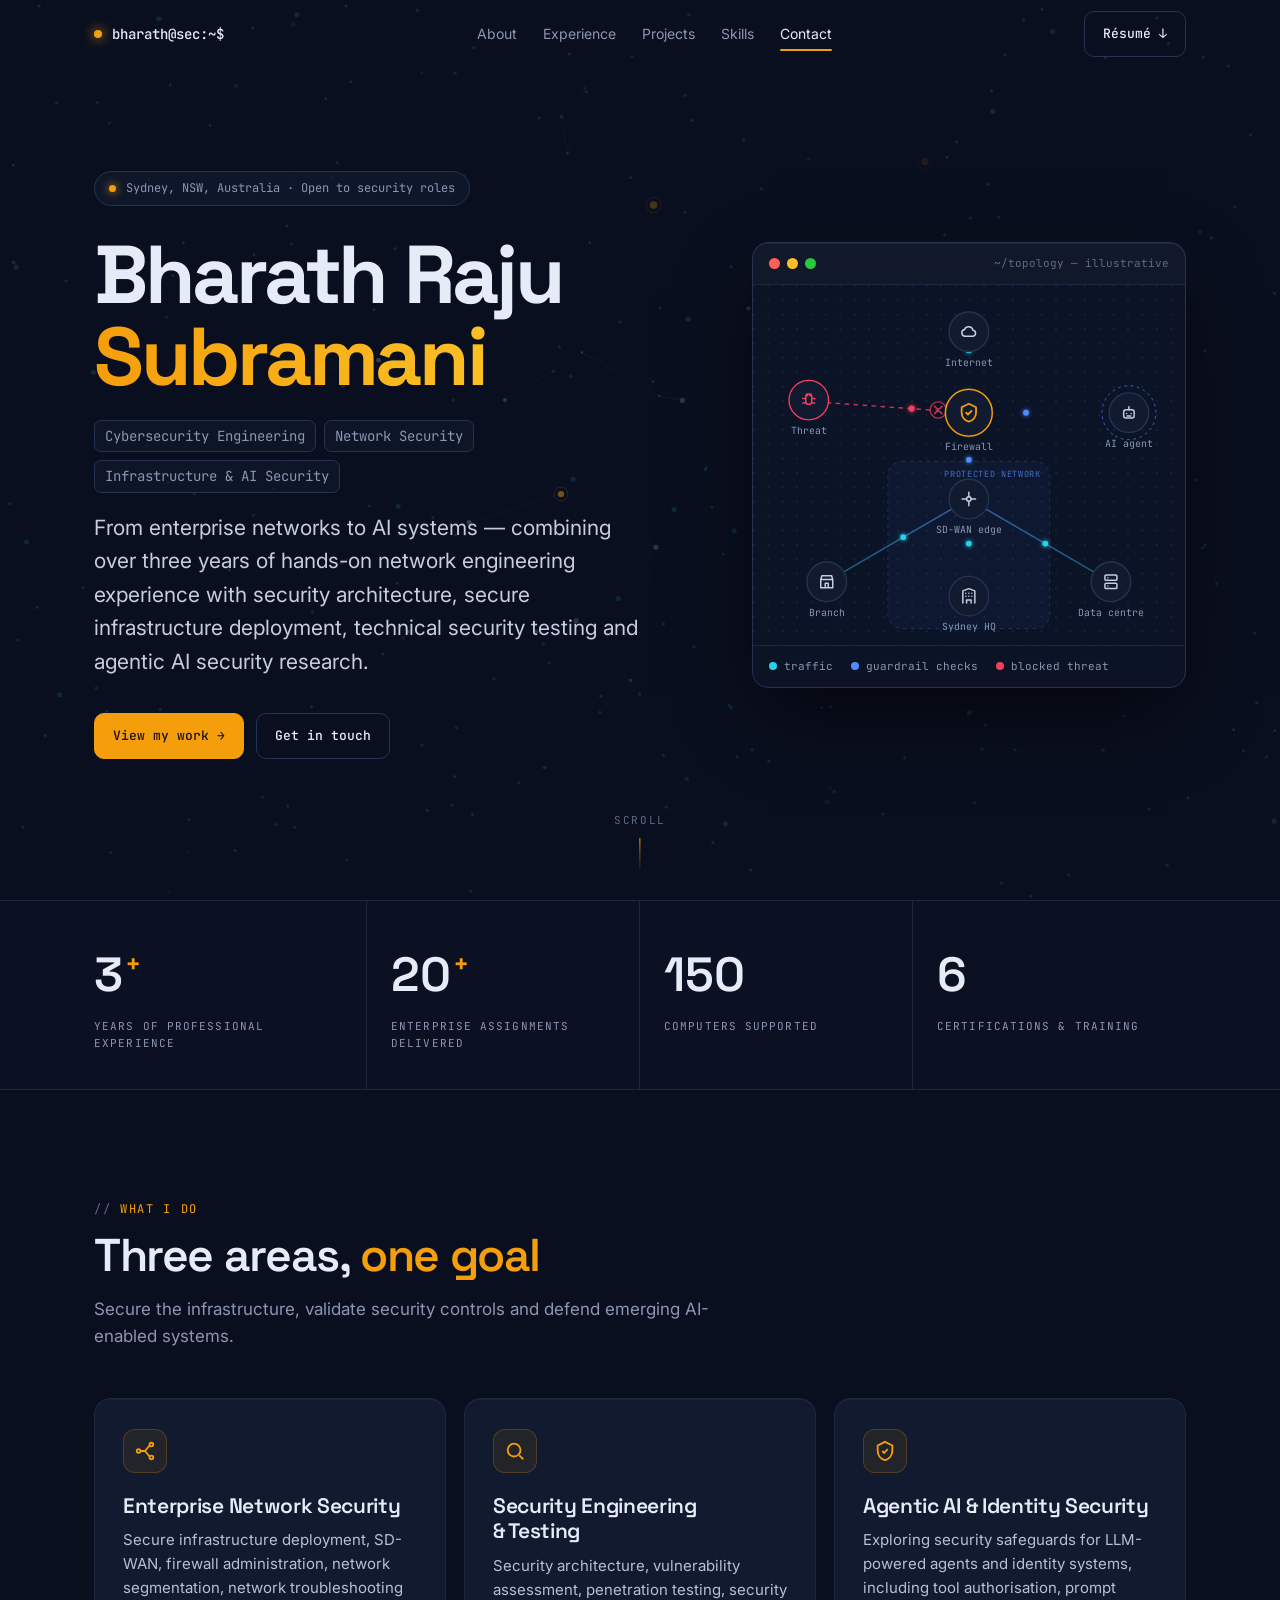
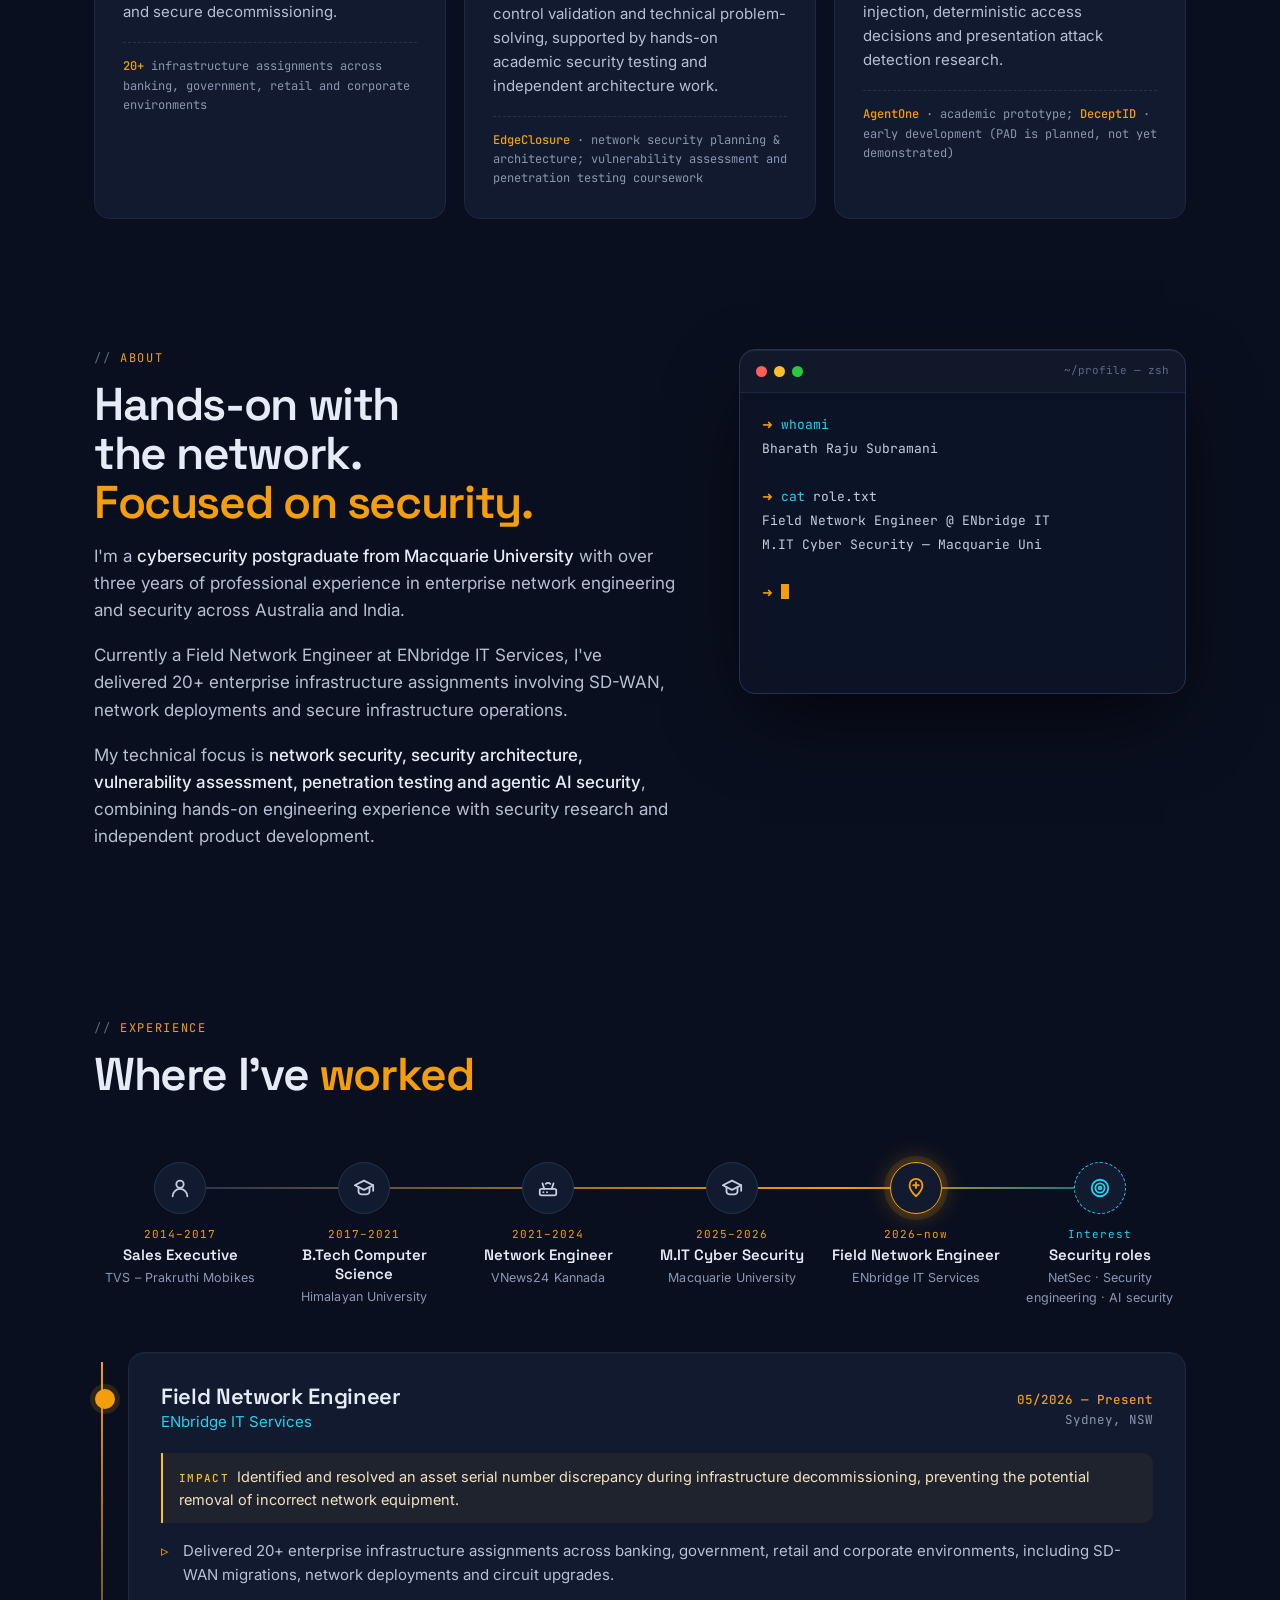
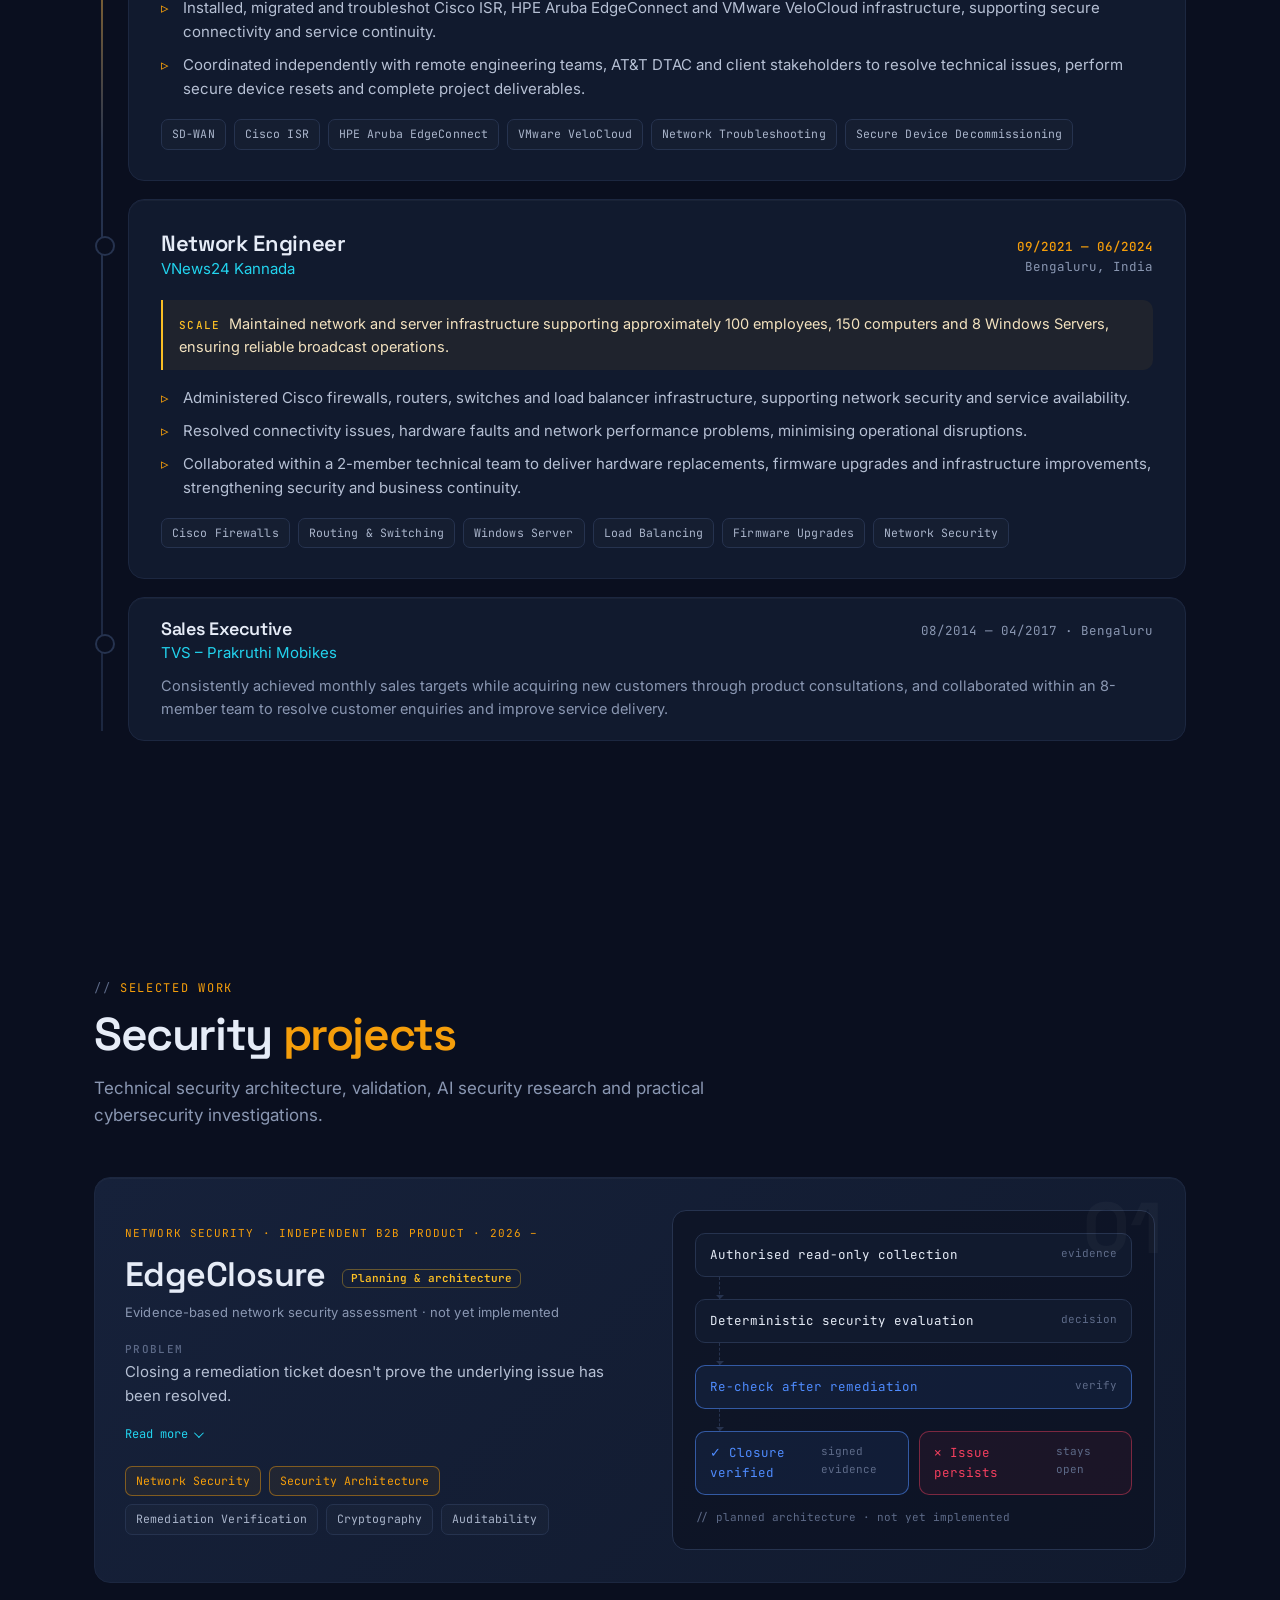
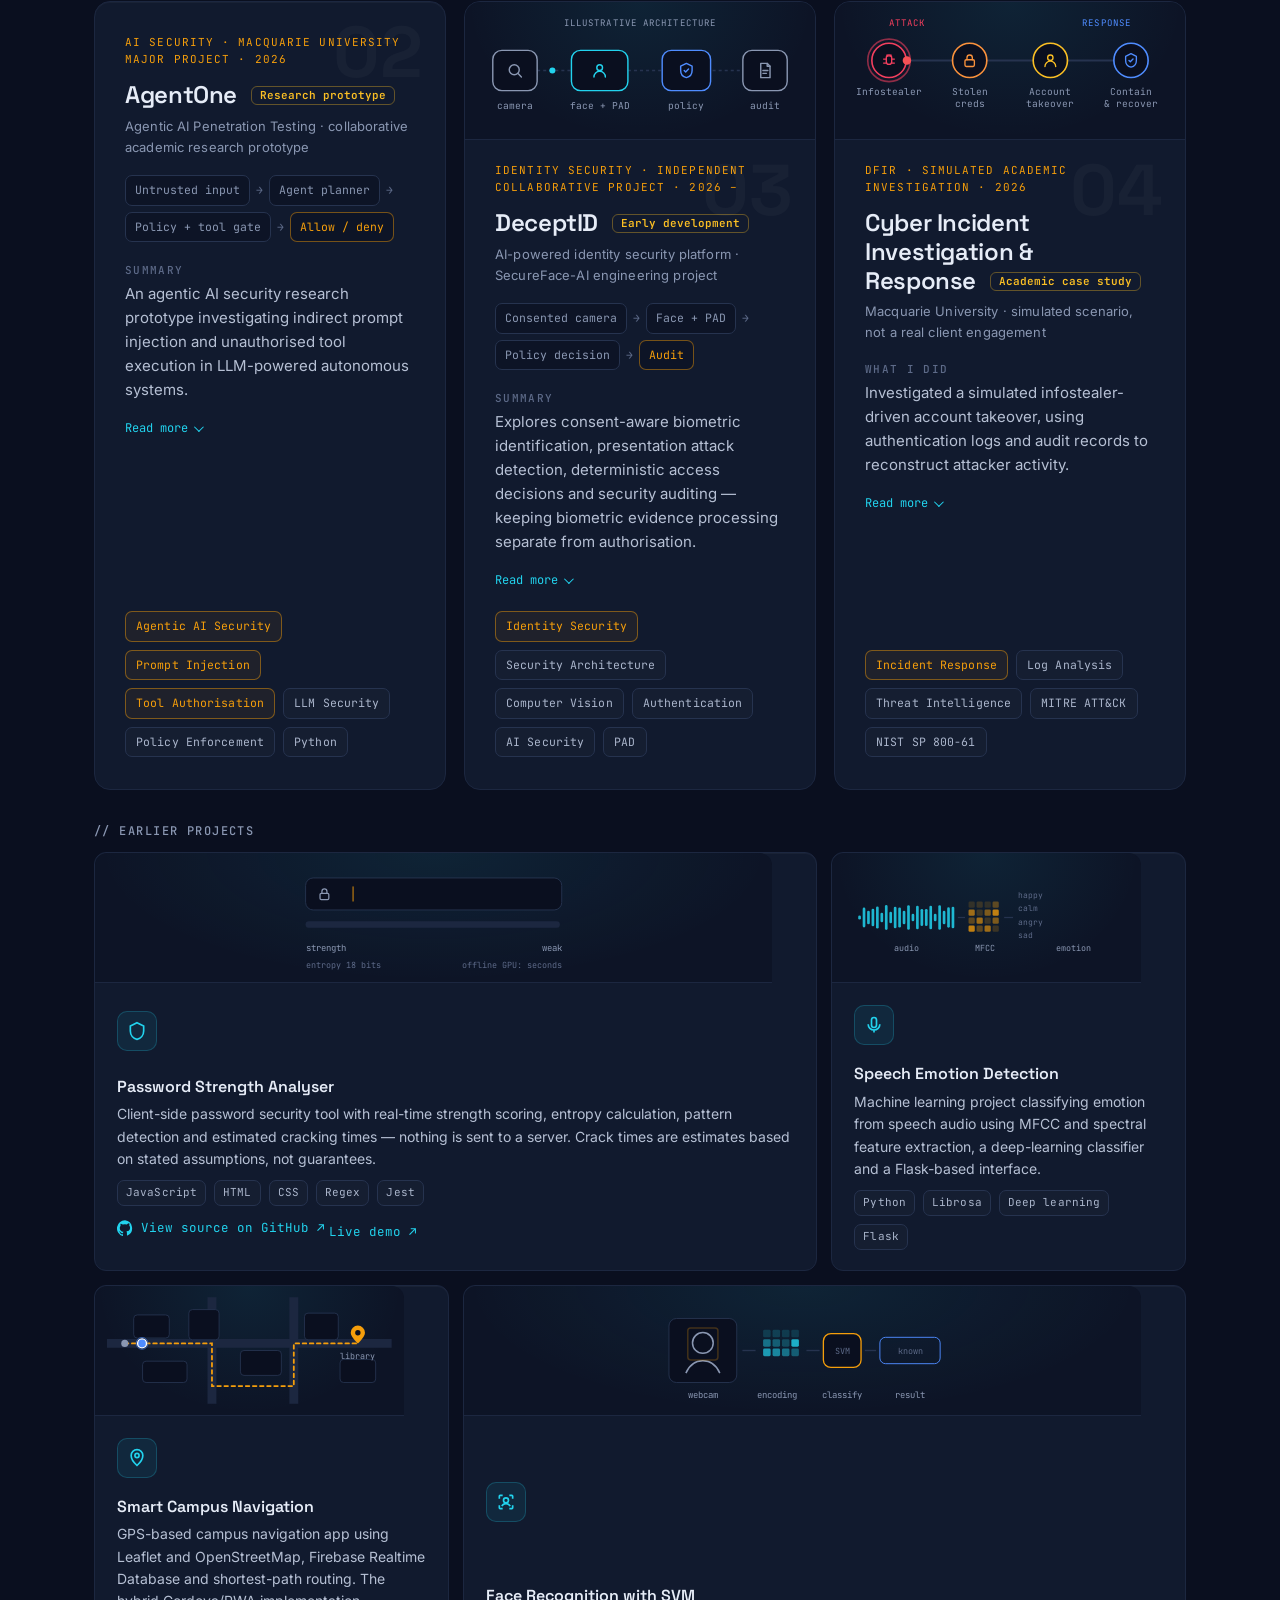
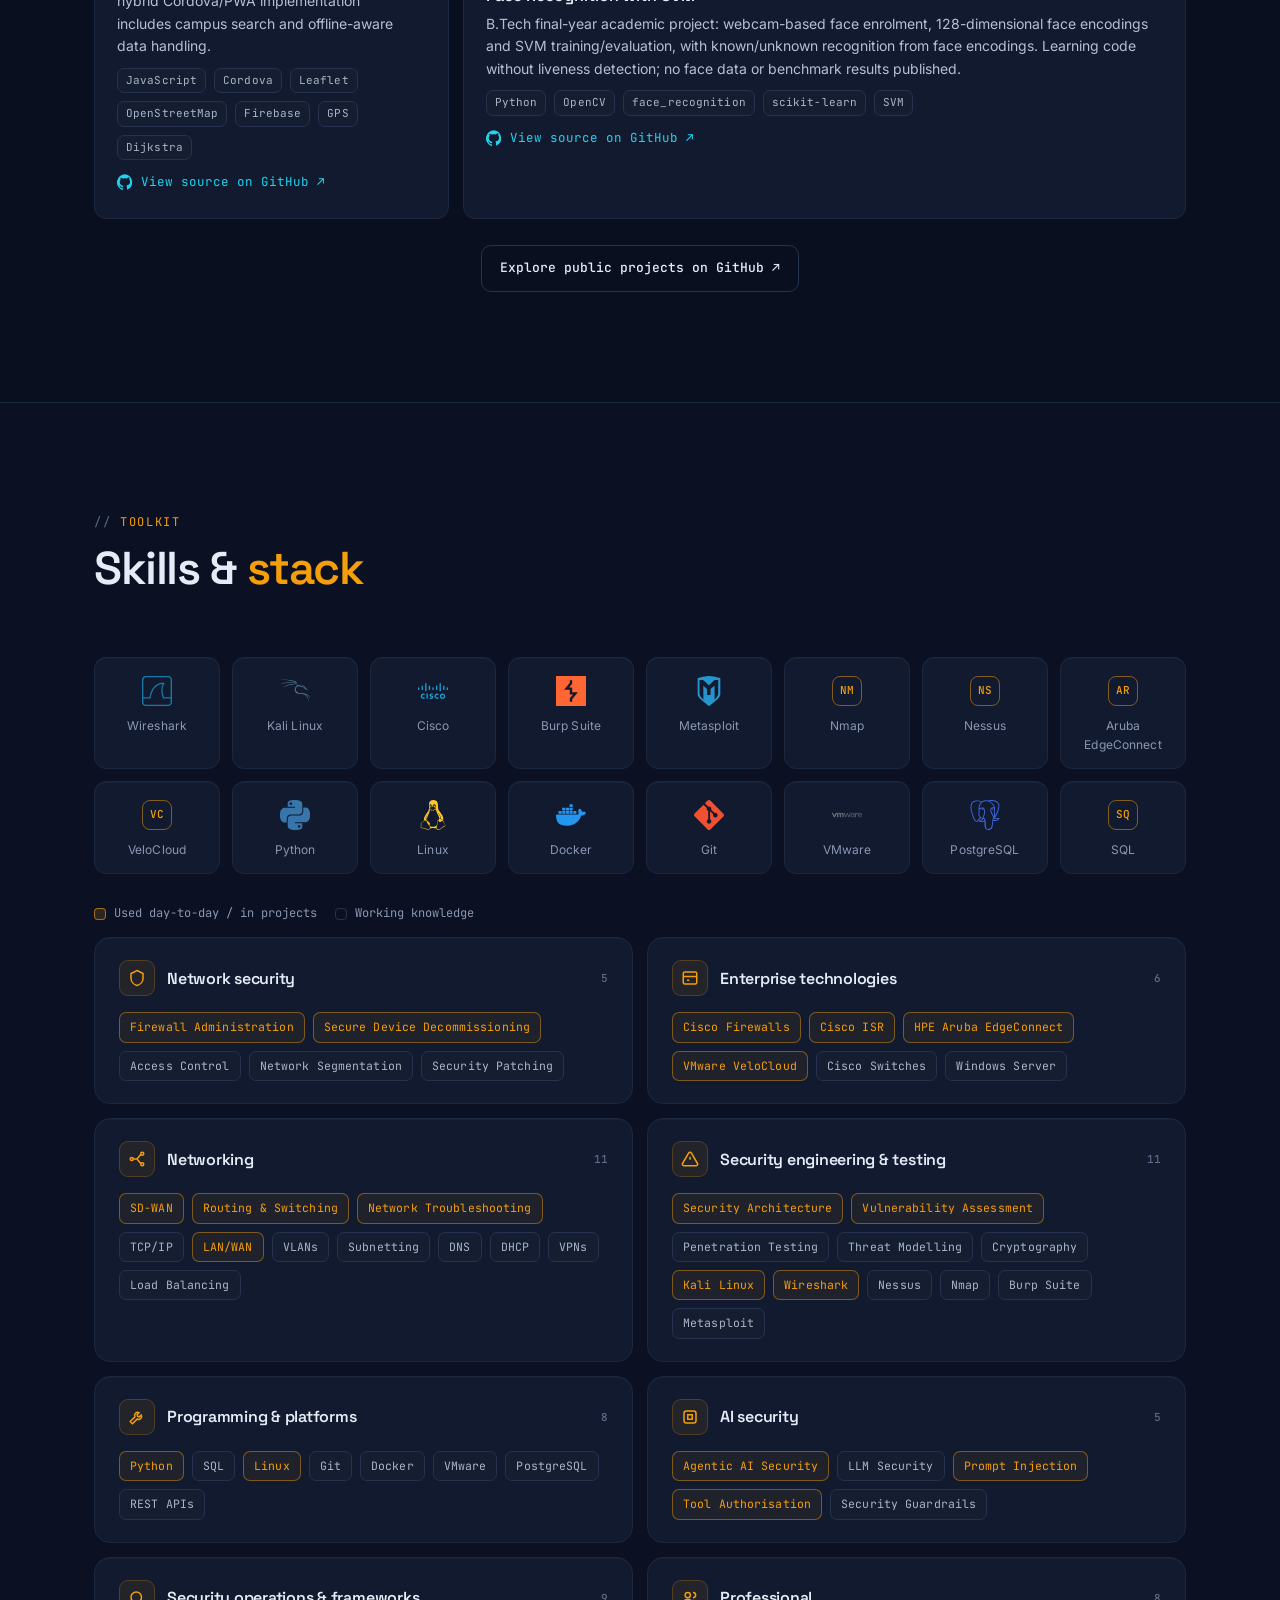
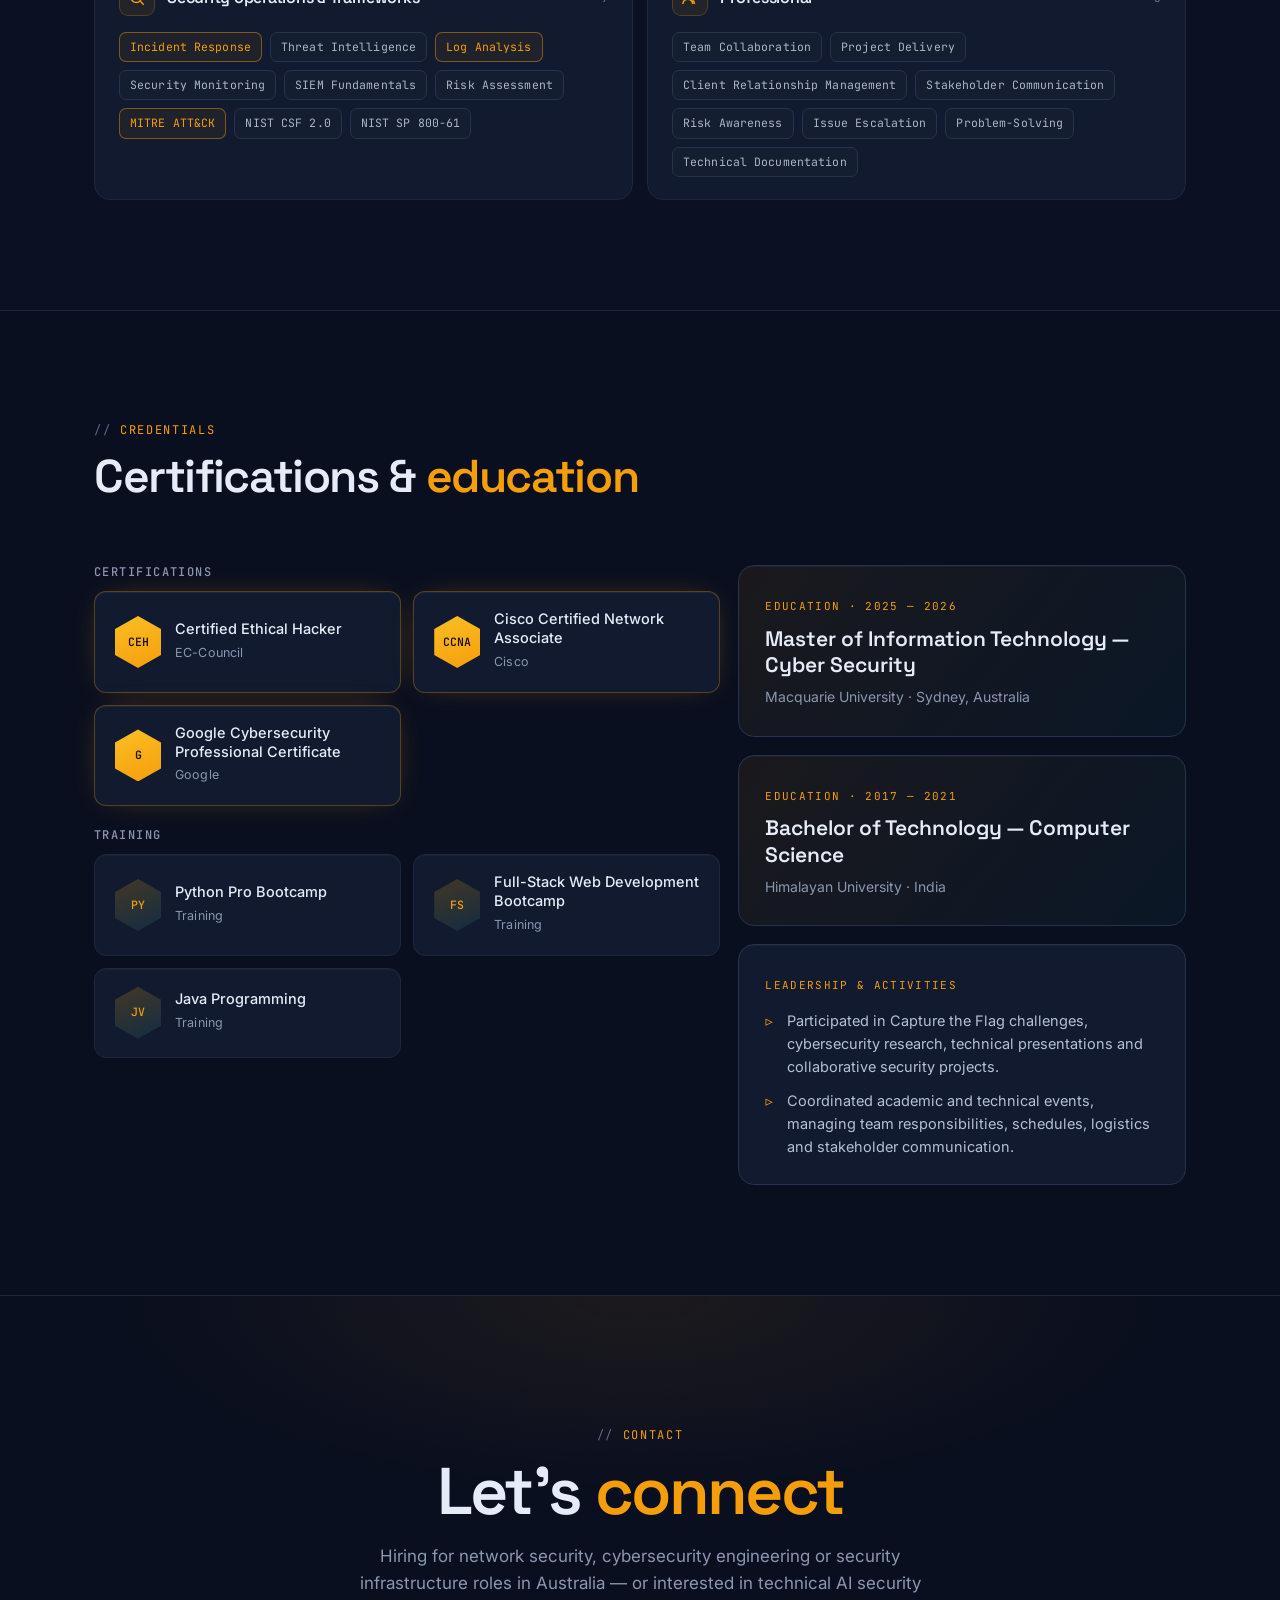
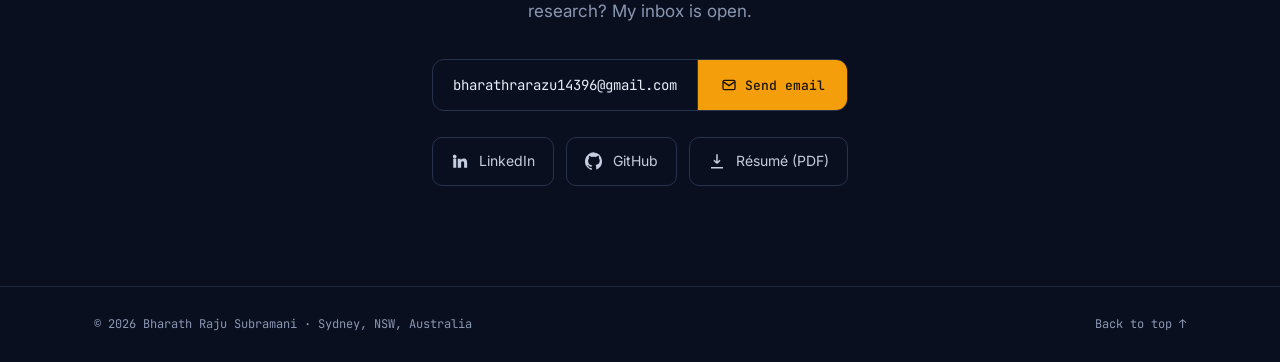
==== commit 307893e5: "Version the social preview image URL so link previews refresh" ====
--- a/index.html
+++ b/index.html
@@ -14,13 +14,13 @@
 <meta name="twitter:description" content="Enterprise network security, secure infrastructure, security architecture and agentic AI security. Sydney, Australia.">
 <meta property="og:url" content="https://bharathraju.is-a.dev/">
 <link rel="canonical" href="https://bharathraju.is-a.dev/">
-<meta property="og:image" content="https://bharathraju.is-a.dev/portfolio-featured.png">
+<meta property="og:image" content="https://bharathraju.is-a.dev/portfolio-featured.png?v=2">
 <meta property="og:image:width" content="1200">
 <meta property="og:image:height" content="630">
 <meta property="og:image:type" content="image/png">
 <meta property="og:image:alt" content="Bharath Raju Subramani — Professional Portfolio: Cybersecurity, Network Engineering and AI Security">
 <meta name="twitter:card" content="summary_large_image">
-<meta name="twitter:image" content="https://bharathraju.is-a.dev/portfolio-featured.png">
+<meta name="twitter:image" content="https://bharathraju.is-a.dev/portfolio-featured.png?v=2">
 <meta name="twitter:image:alt" content="Bharath Raju Subramani — Professional Portfolio">
 <link rel="icon" href="data:image/svg+xml,%3Csvg xmlns='http://www.w3.org/2000/svg' viewBox='0 0 64 64'%3E%3Crect width='64' height='64' rx='14' fill='%230a0f1f'/%3E%3Cpath d='M32 10l18 8v13c0 11-7.7 19.6-18 23-10.3-3.4-18-12-18-23V18z' fill='none' stroke='%23f59e0b' stroke-width='4'/%3E%3Ccircle cx='32' cy='31' r='5' fill='%23f59e0b'/%3E%3C/svg%3E">
 <link rel="preconnect" href="https://fonts.googleapis.com">
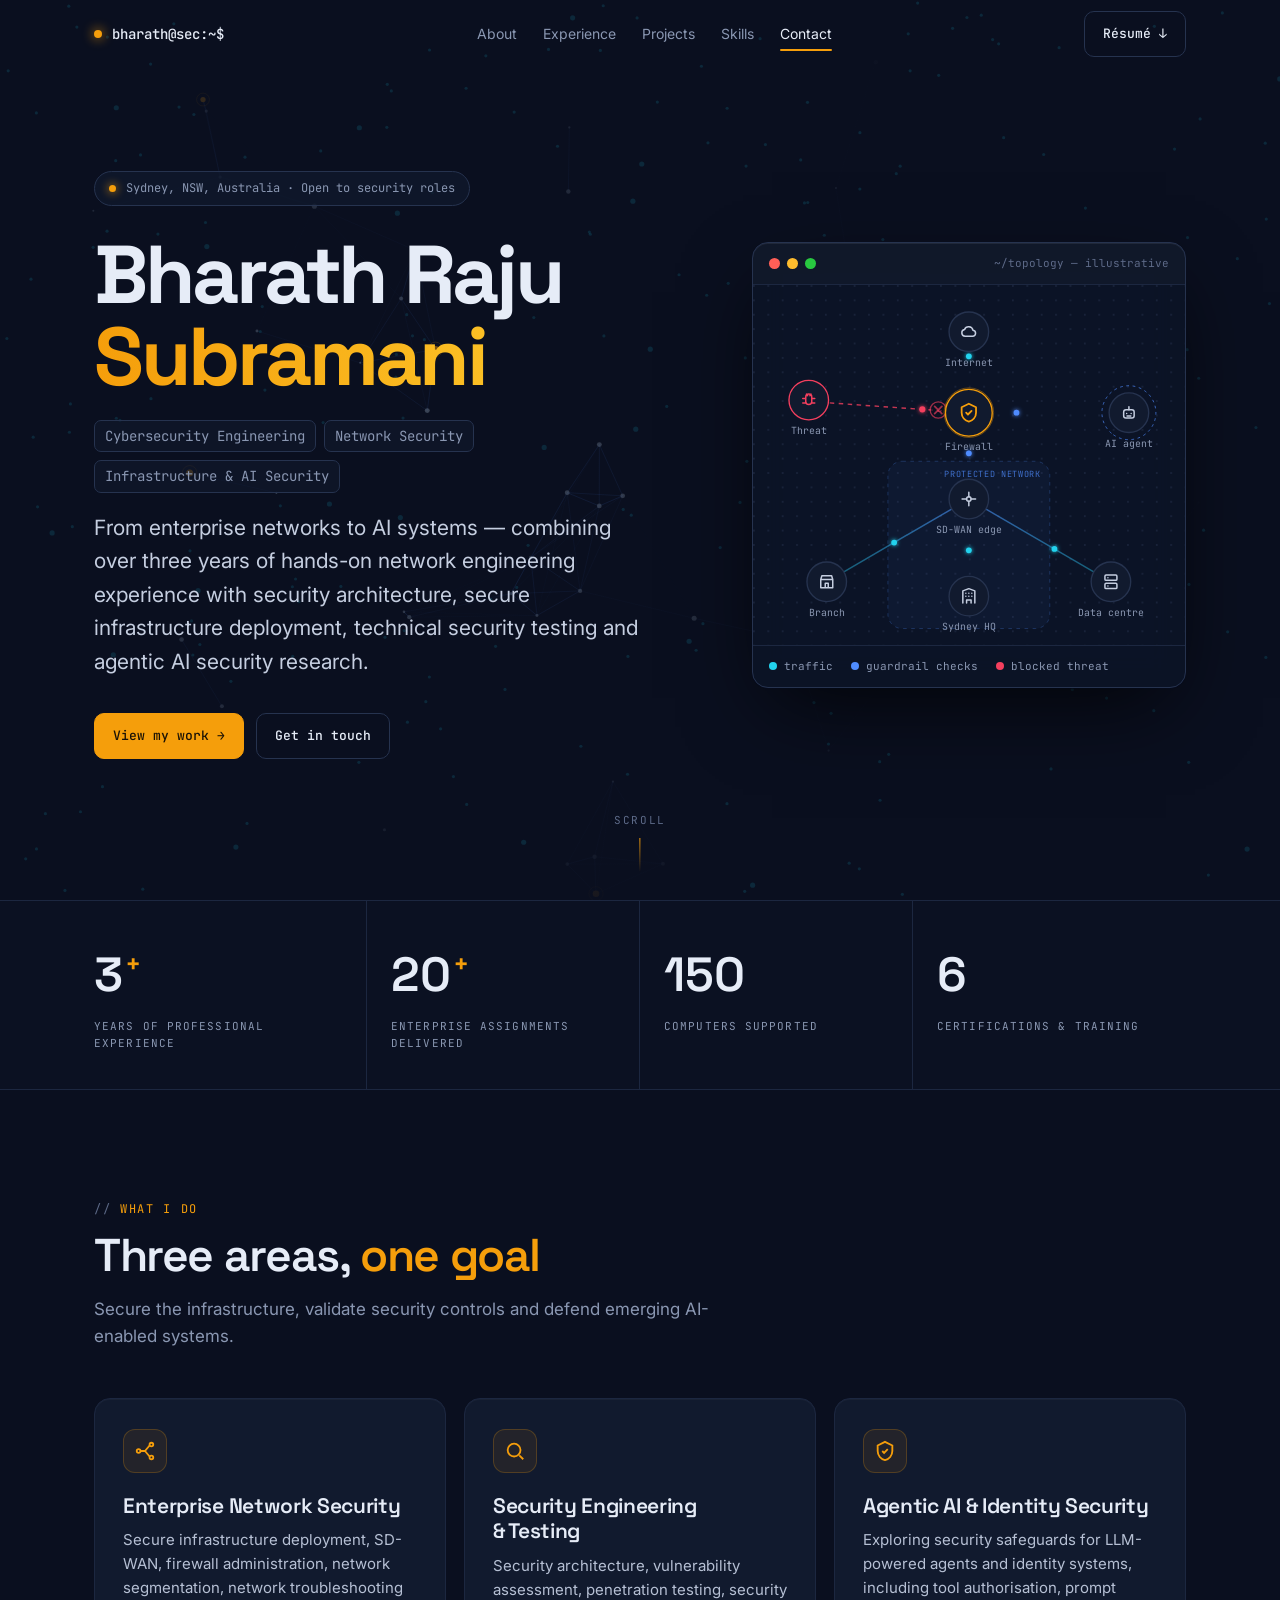
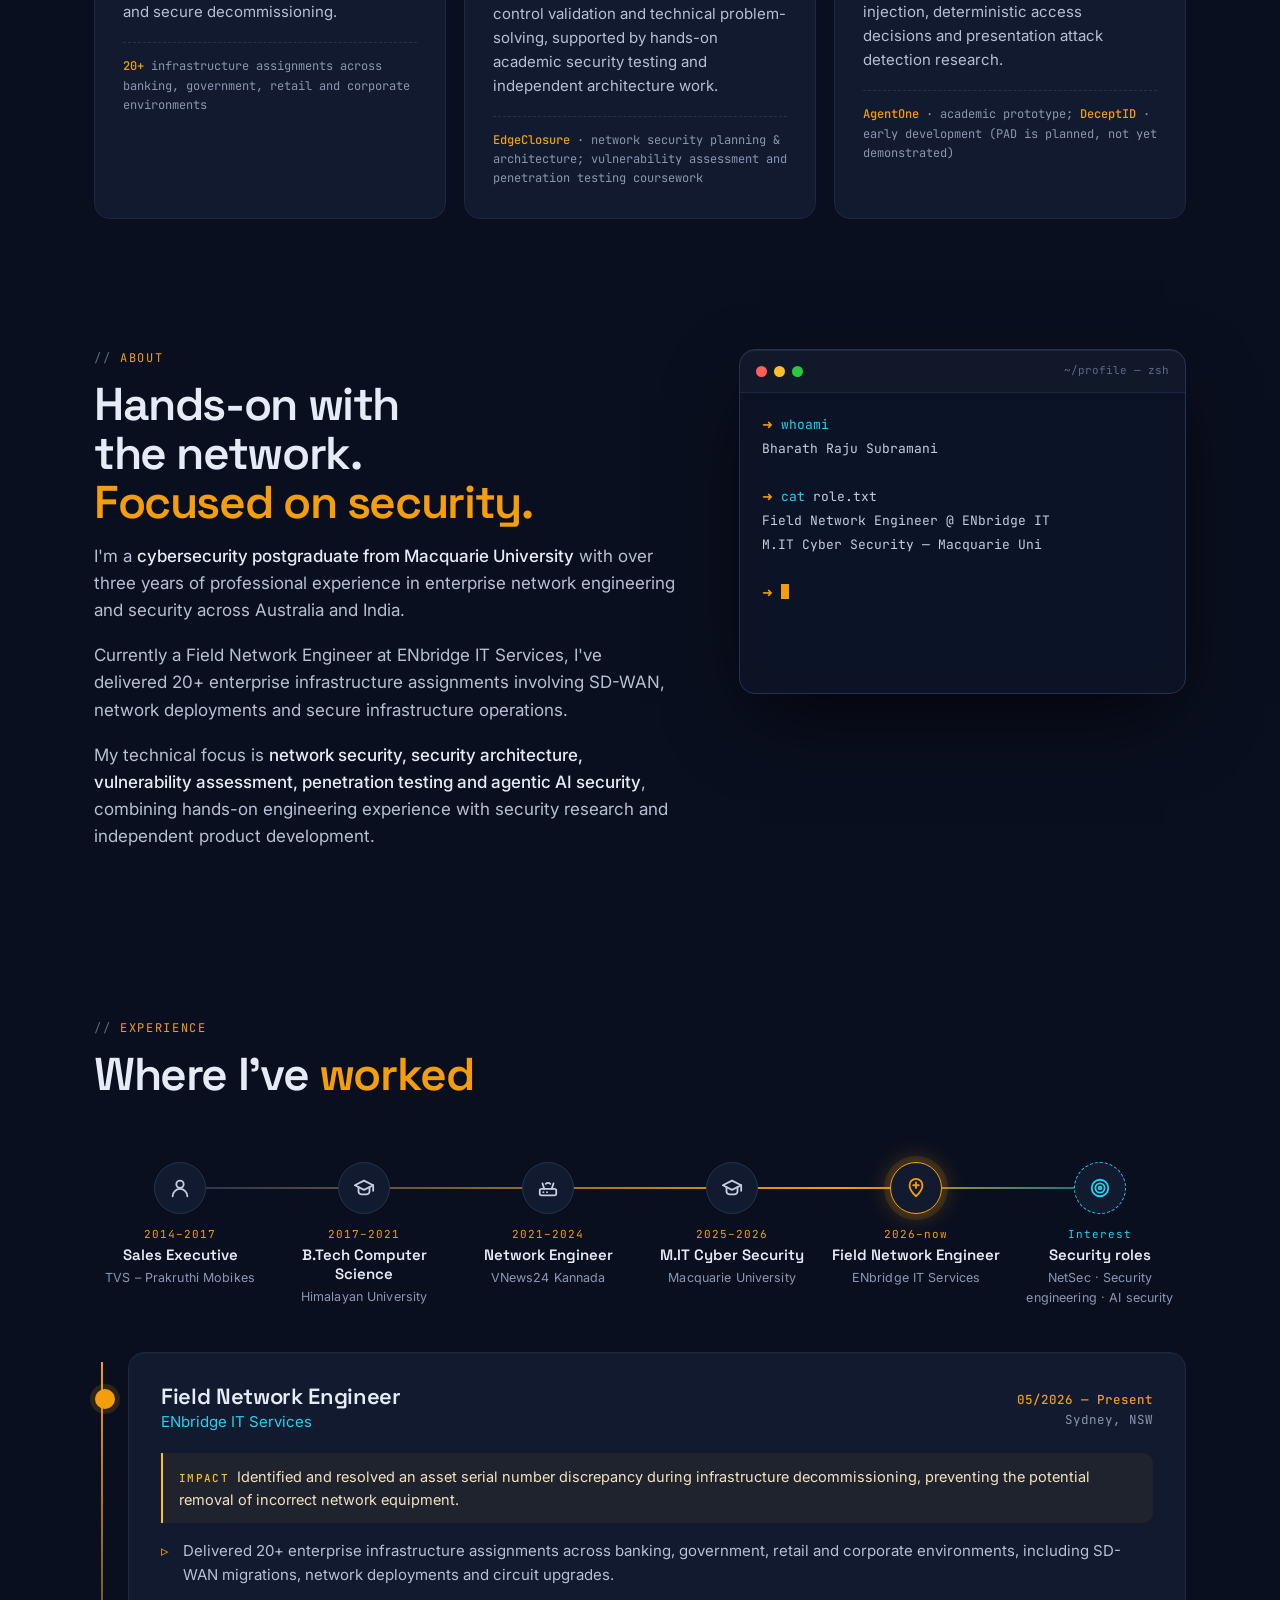
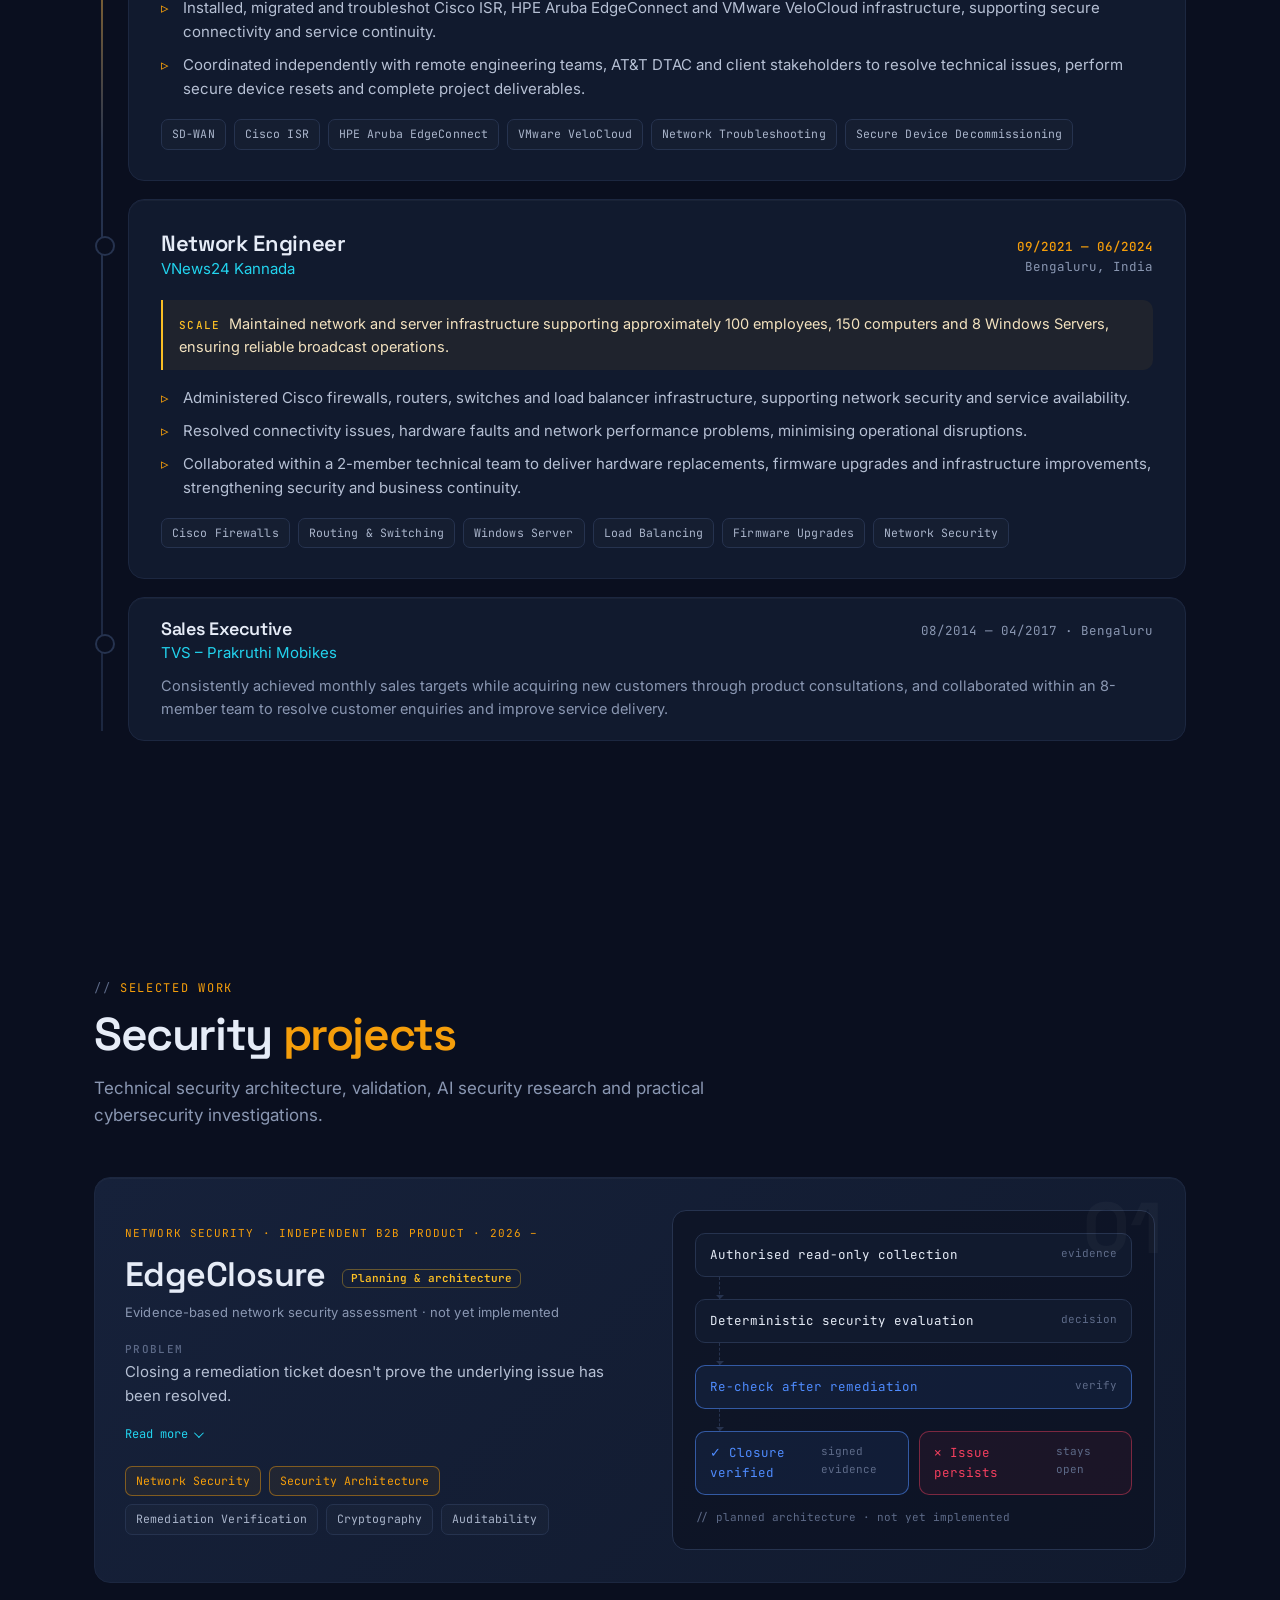
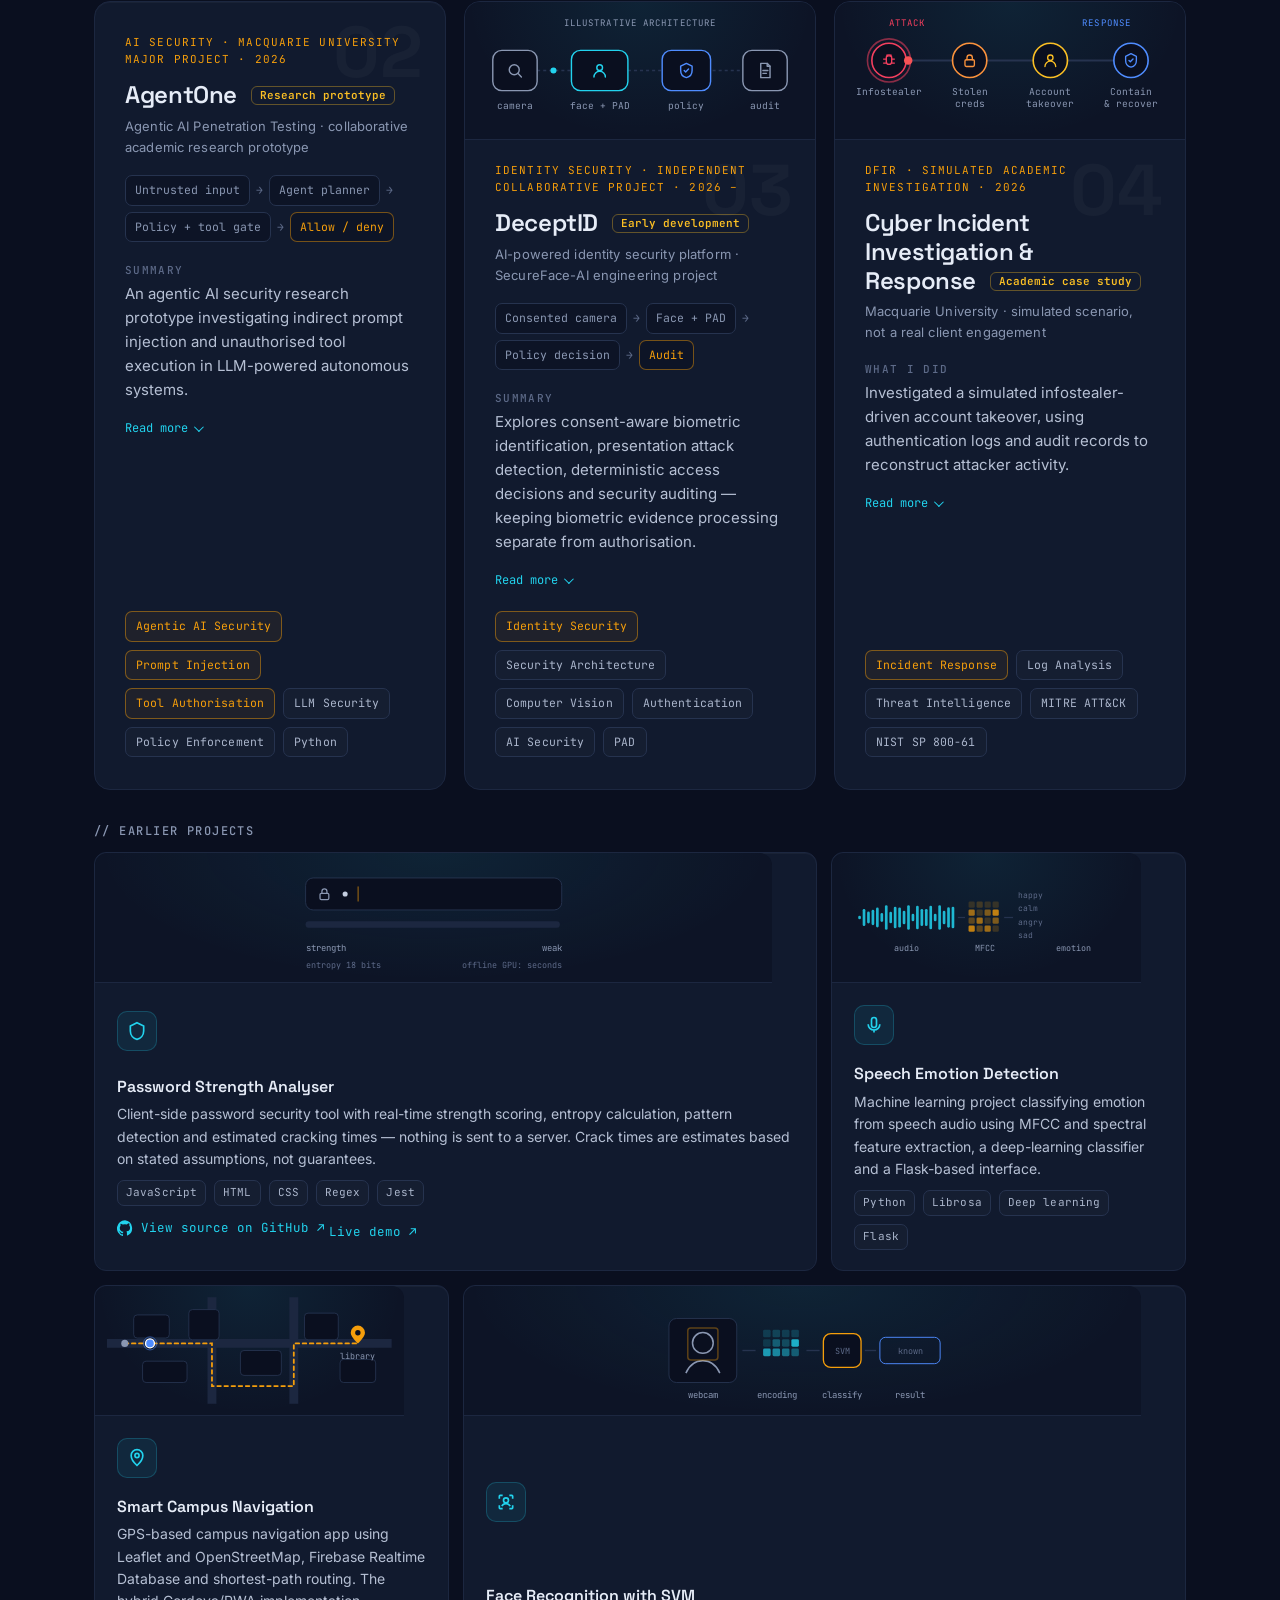
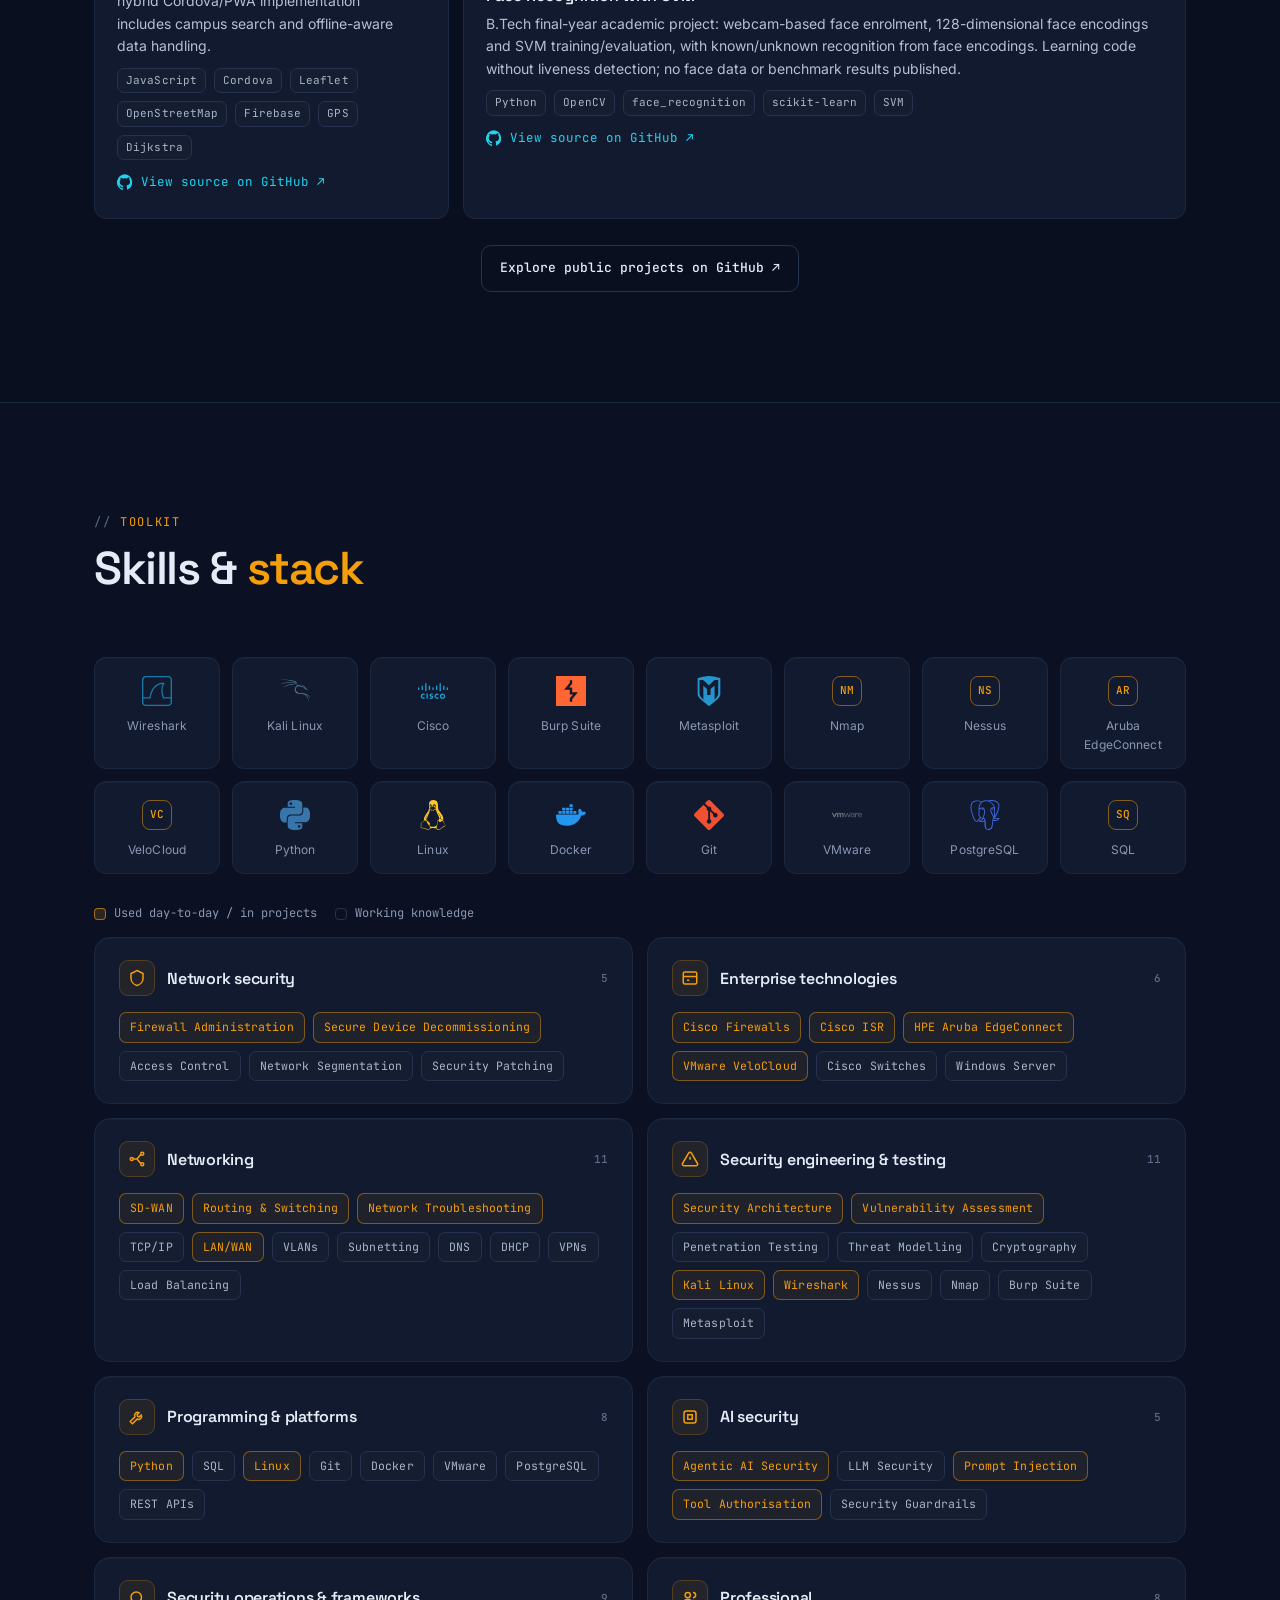
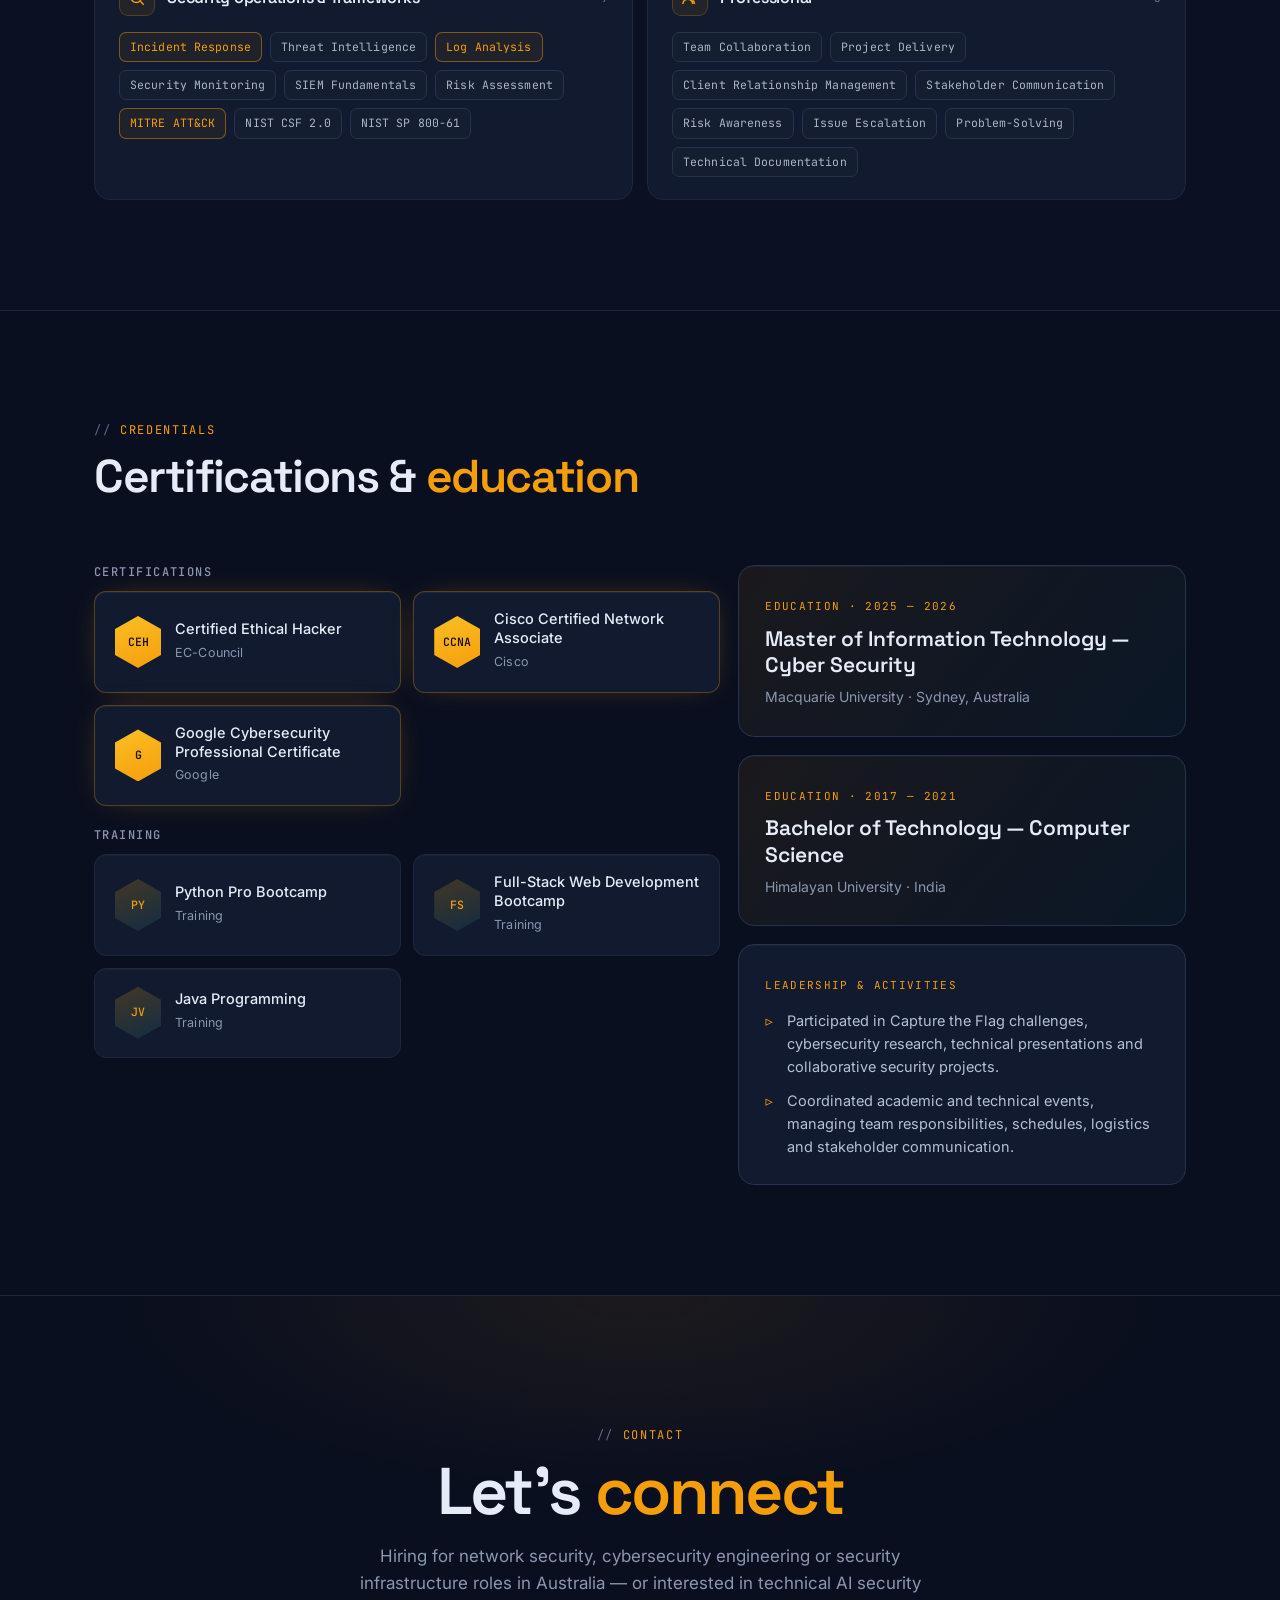
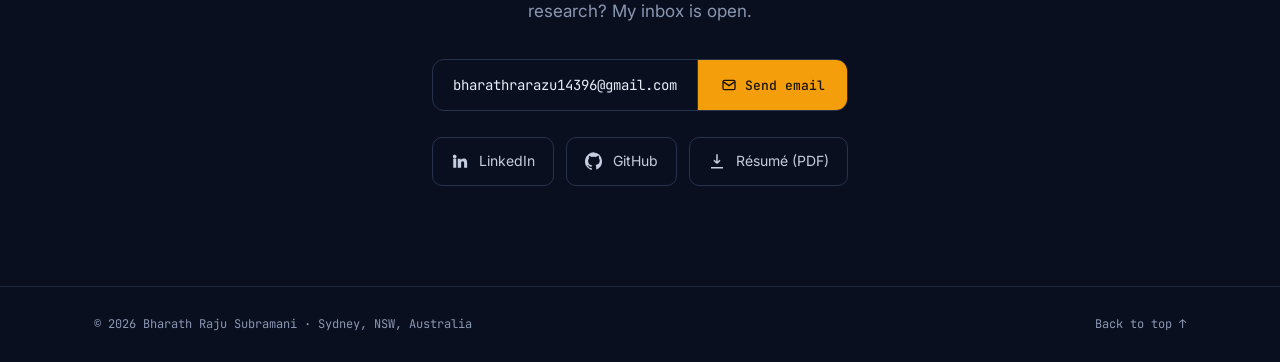
==== commit 7abcf91e: "Add Vercel Web Analytics" ====
--- a/index.html
+++ b/index.html
@@ -37,6 +37,8 @@
 <script src="js/render.js" defer></script>
 <script src="js/main.js" defer></script>
 <script src="js/extras.js" defer></script>
+<script>window.va = window.va || function () { (window.vaq = window.vaq || []).push(arguments); };</script>
+<script defer src="/_vercel/insights/script.js"></script>
 </head>
 <body>
 <a class="skip" href="#main">Skip to content</a>
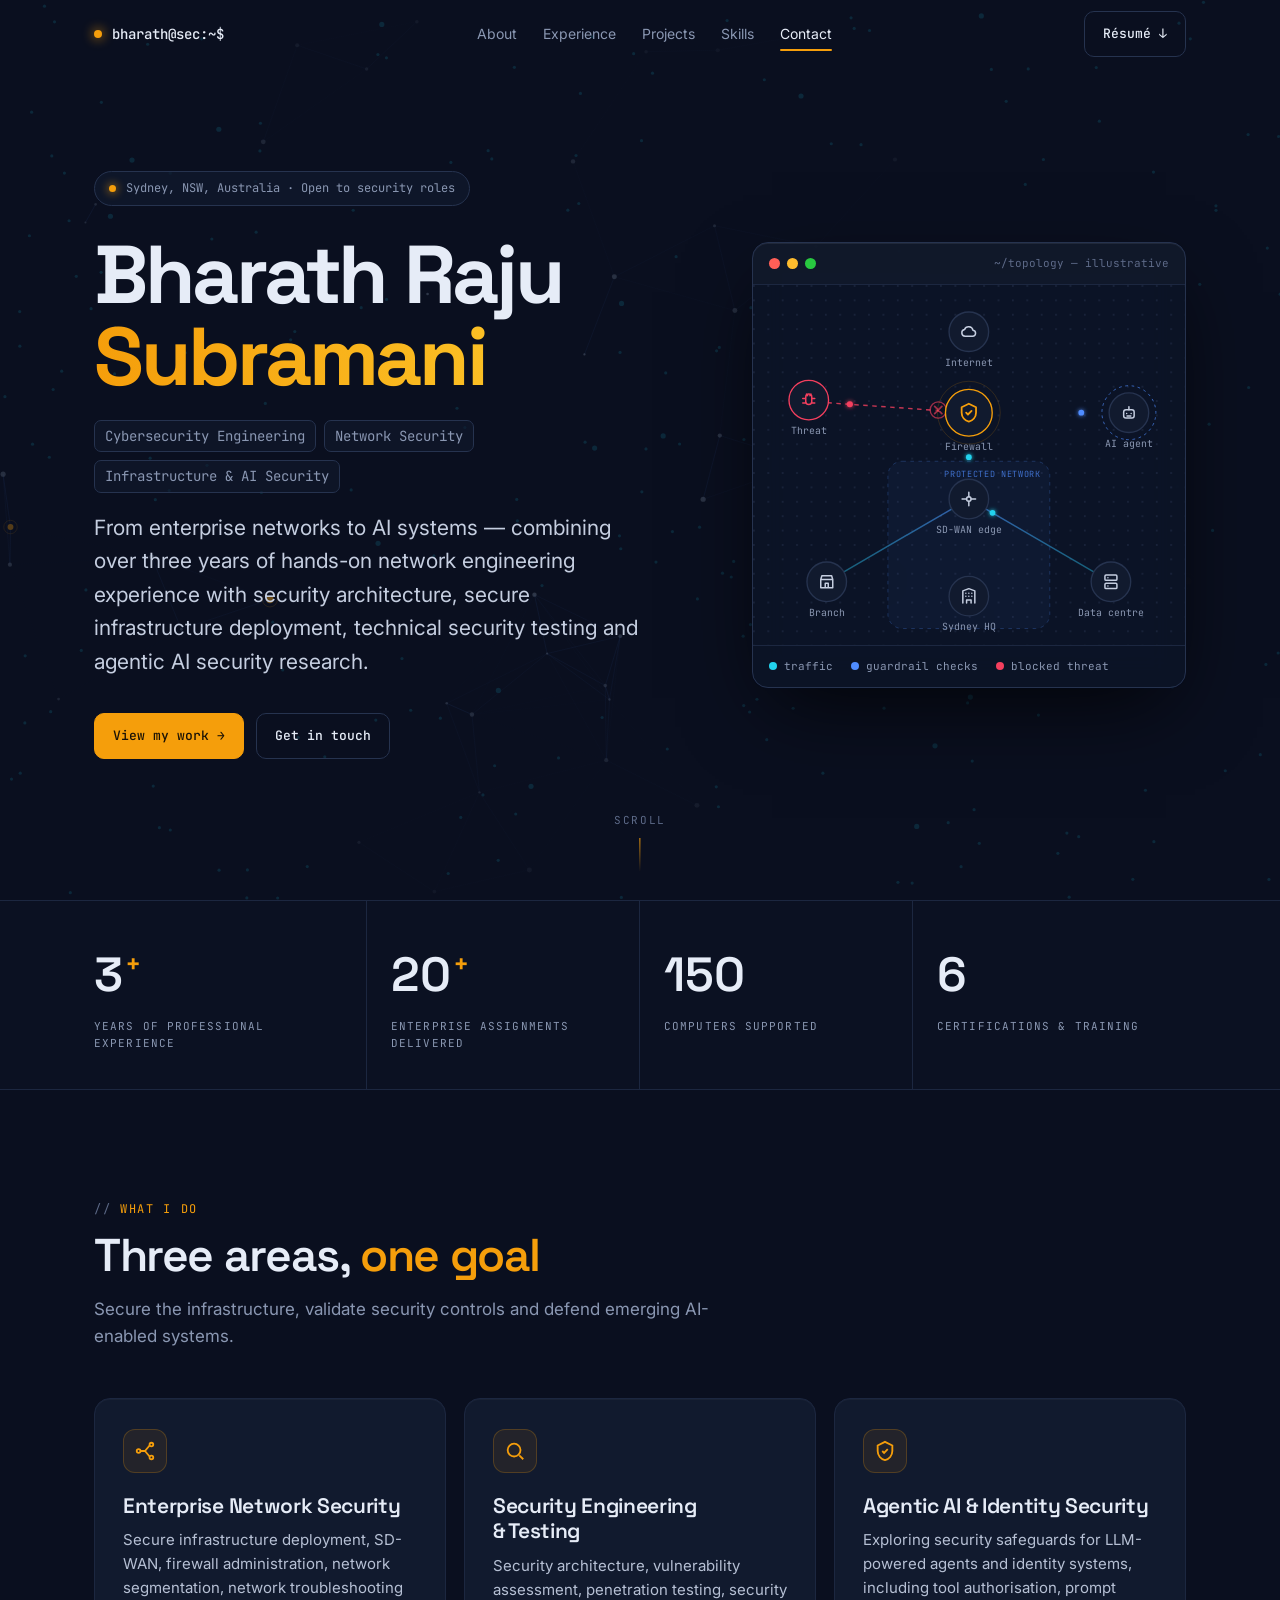
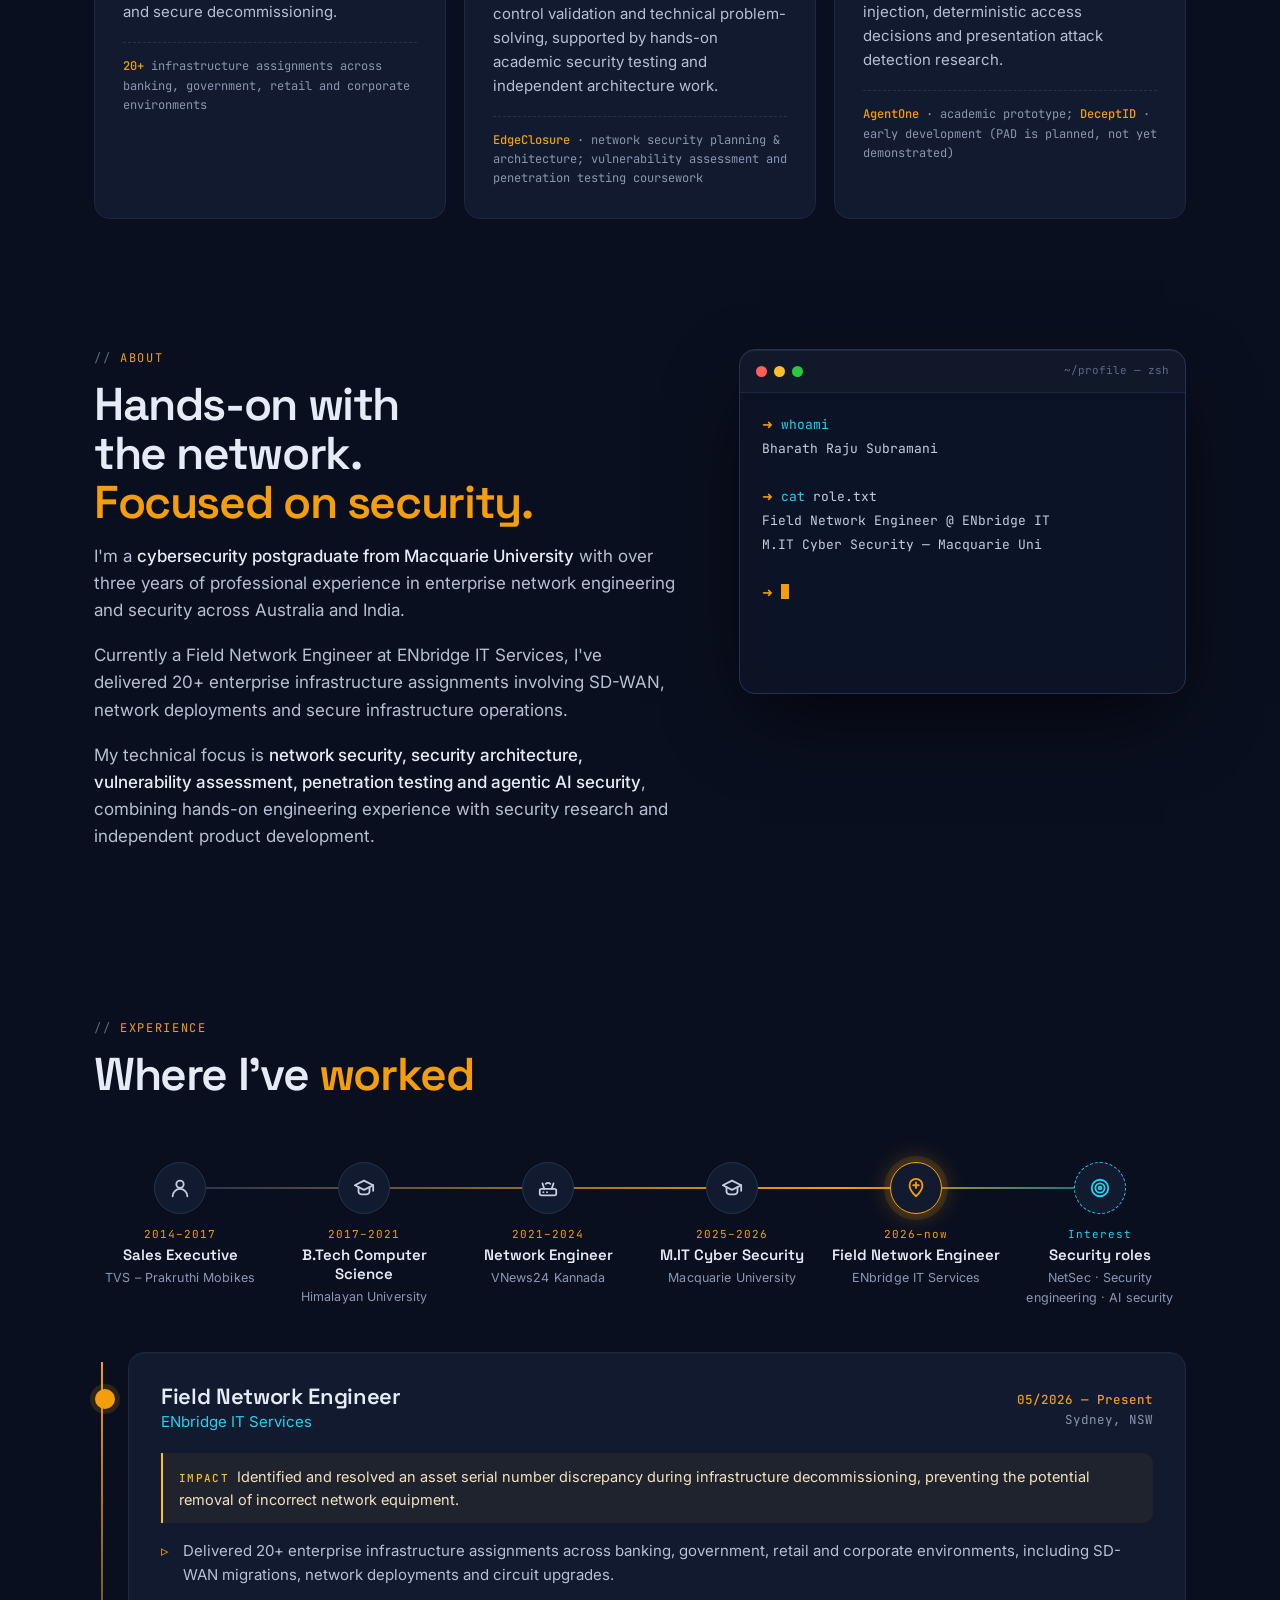
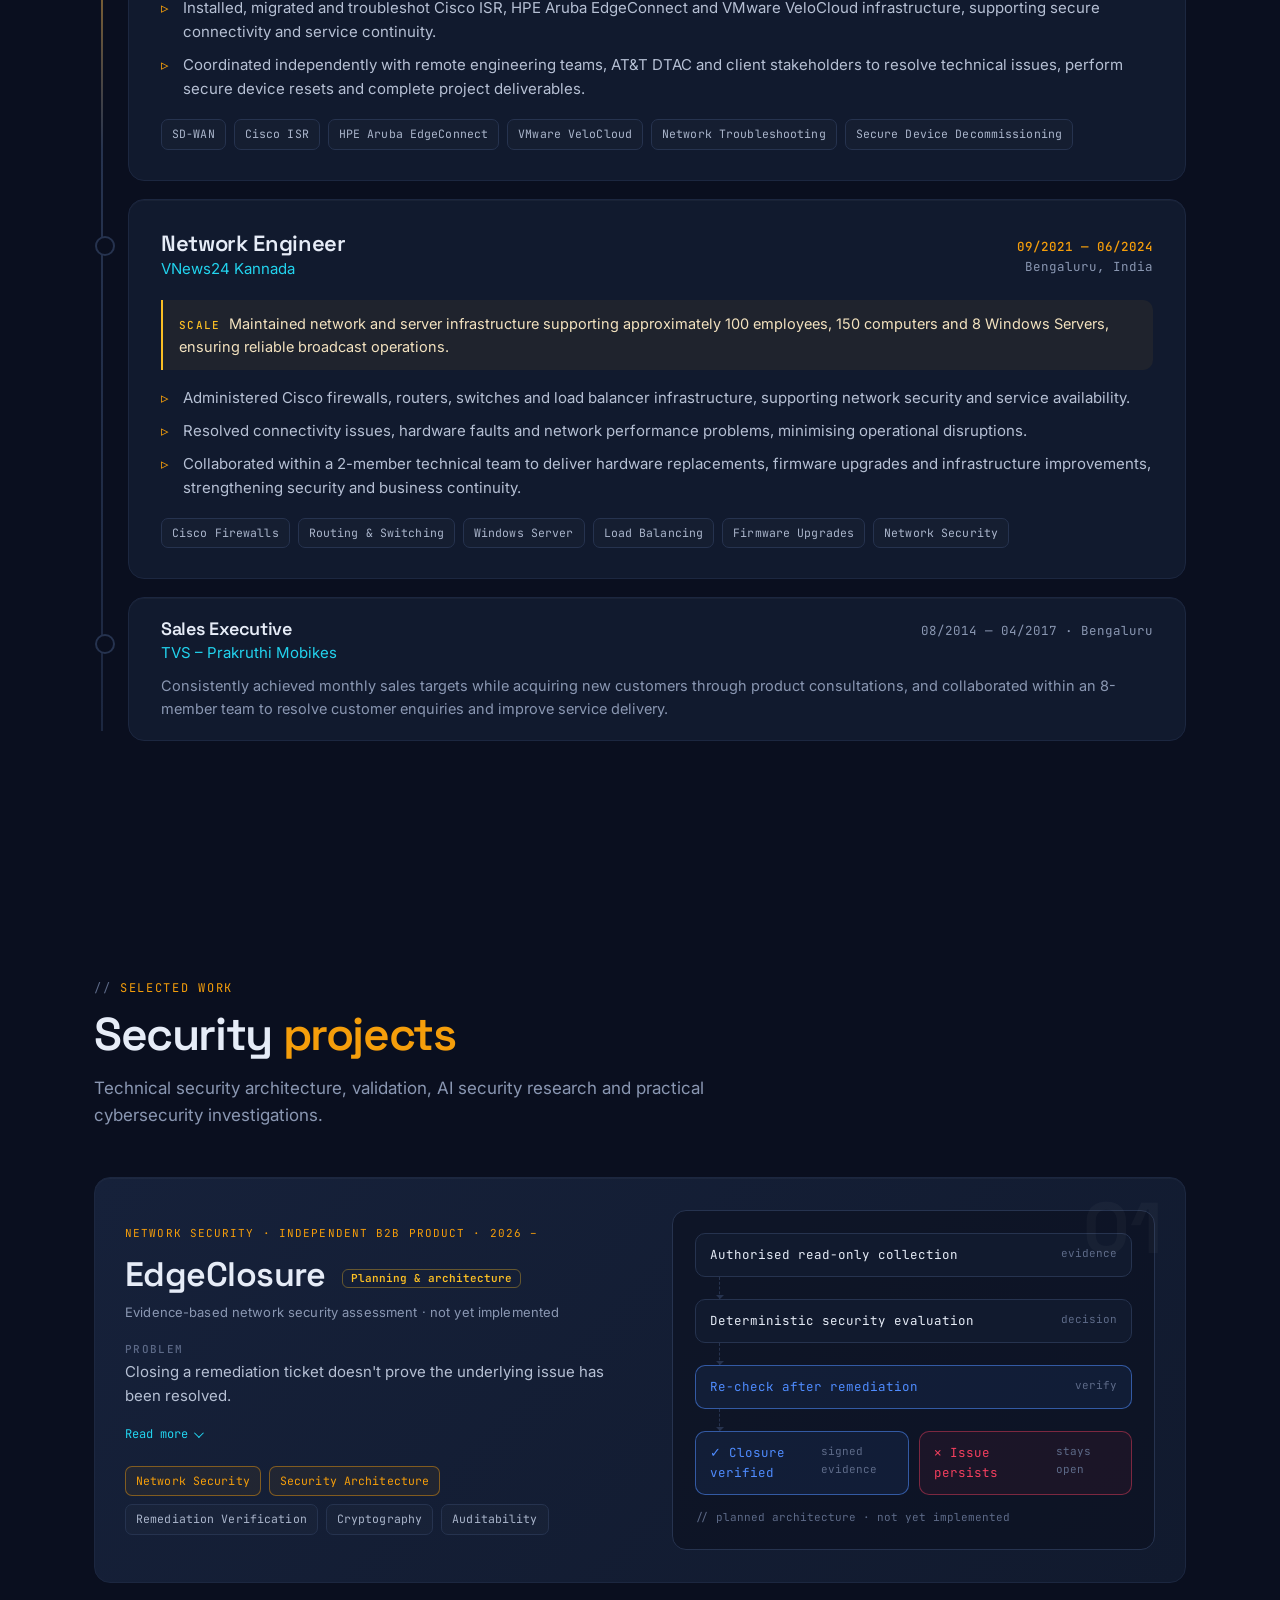
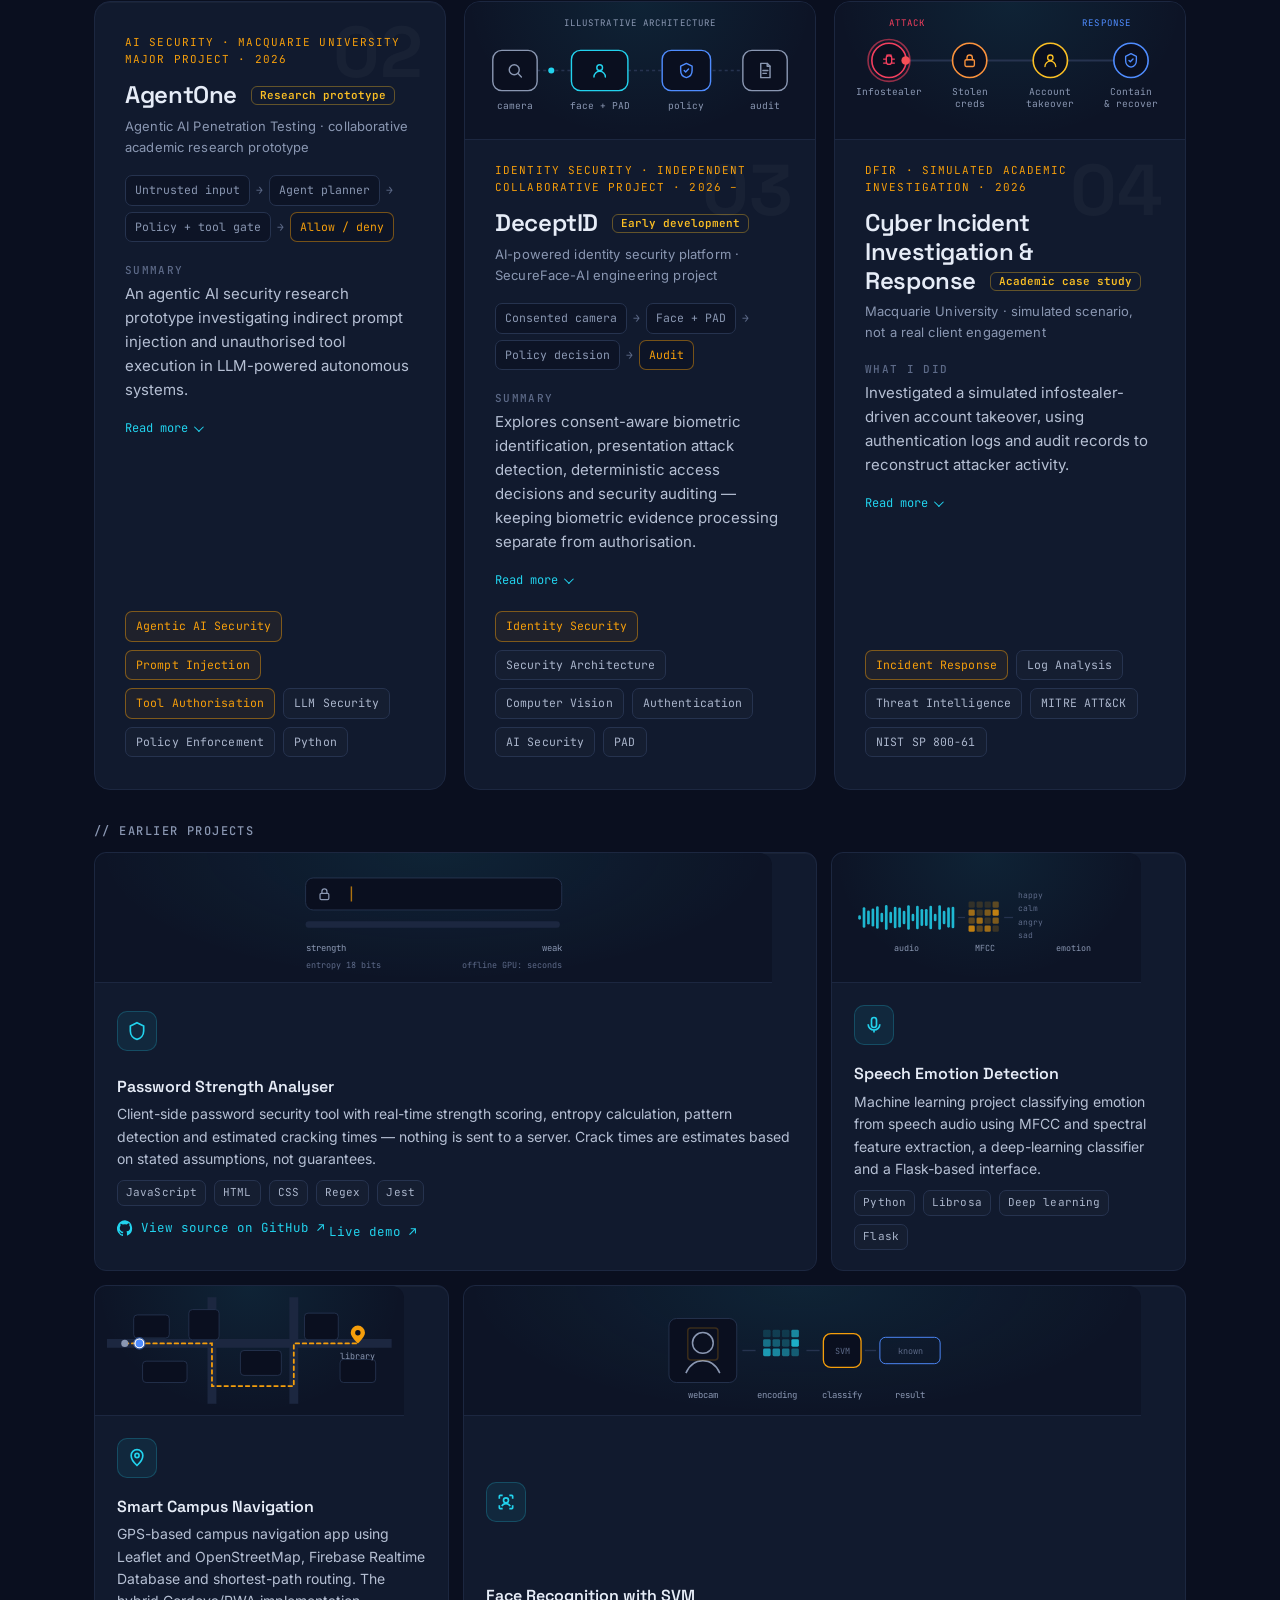
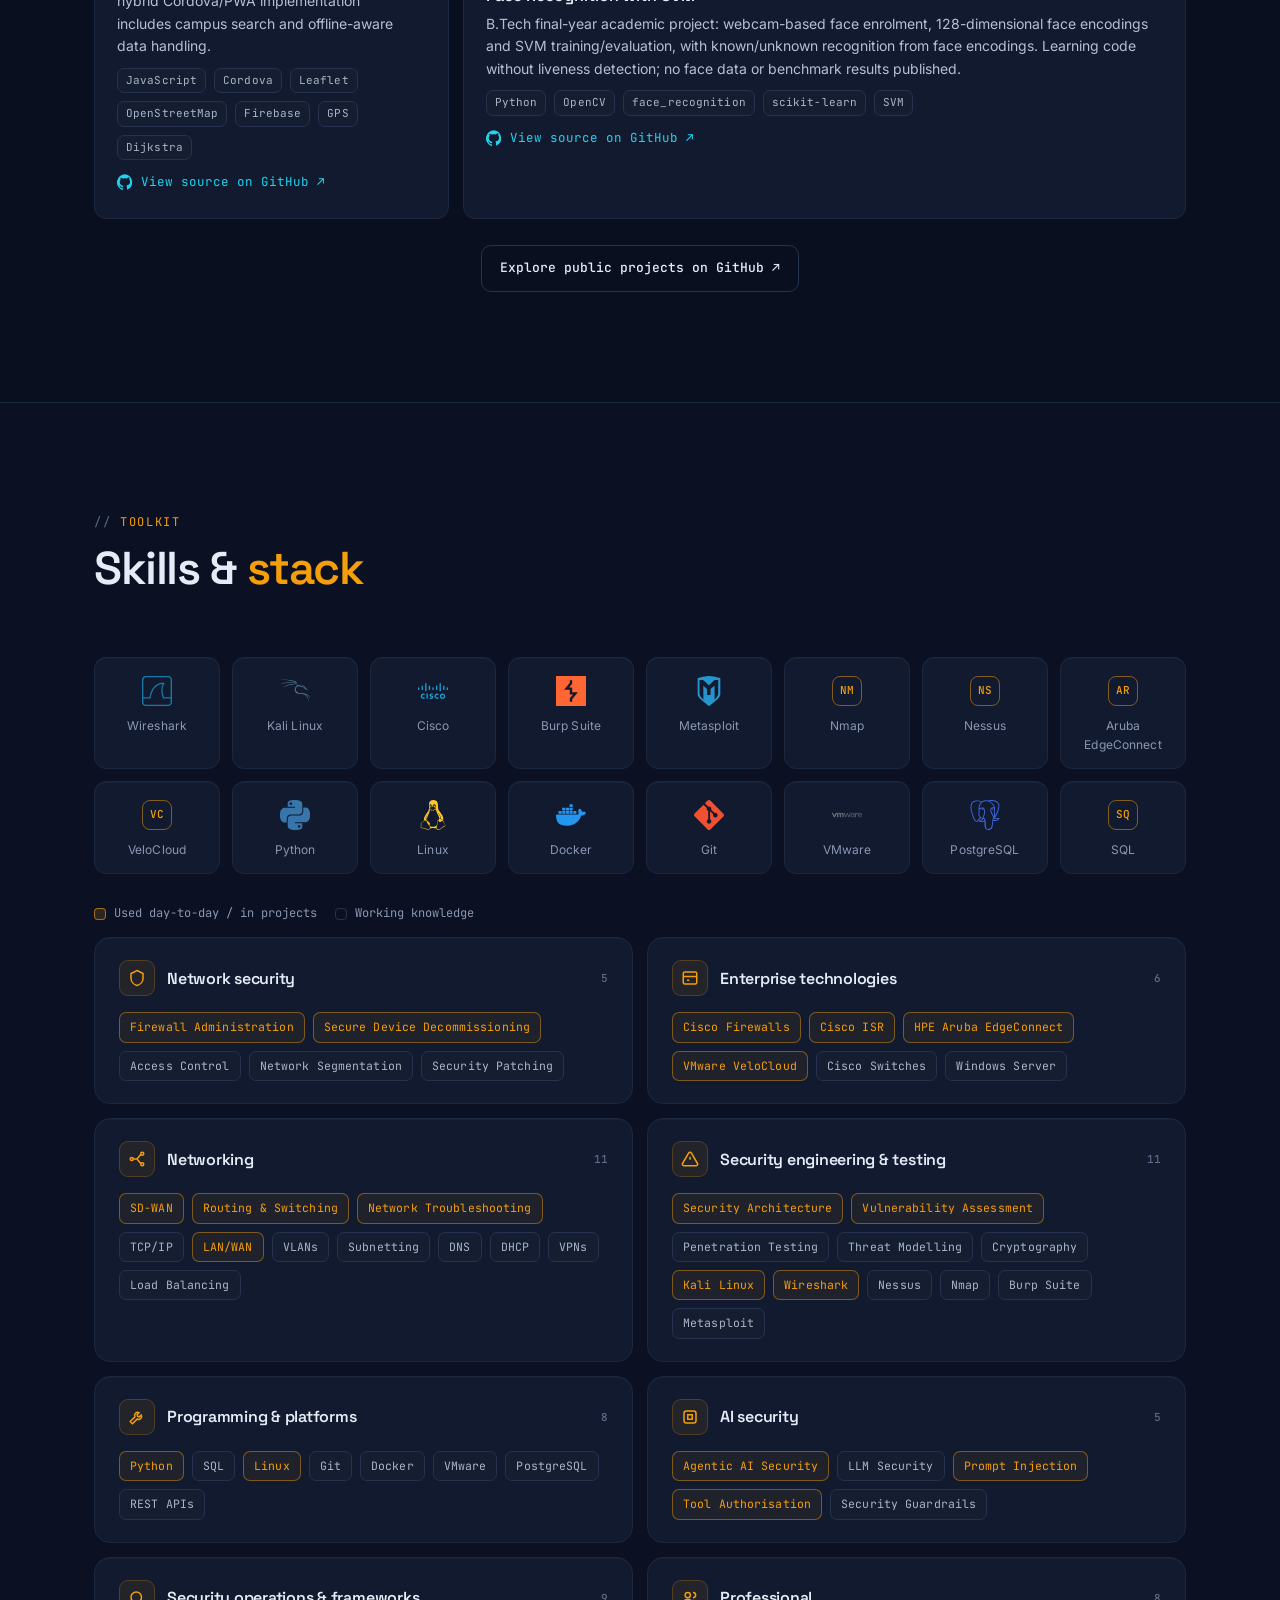
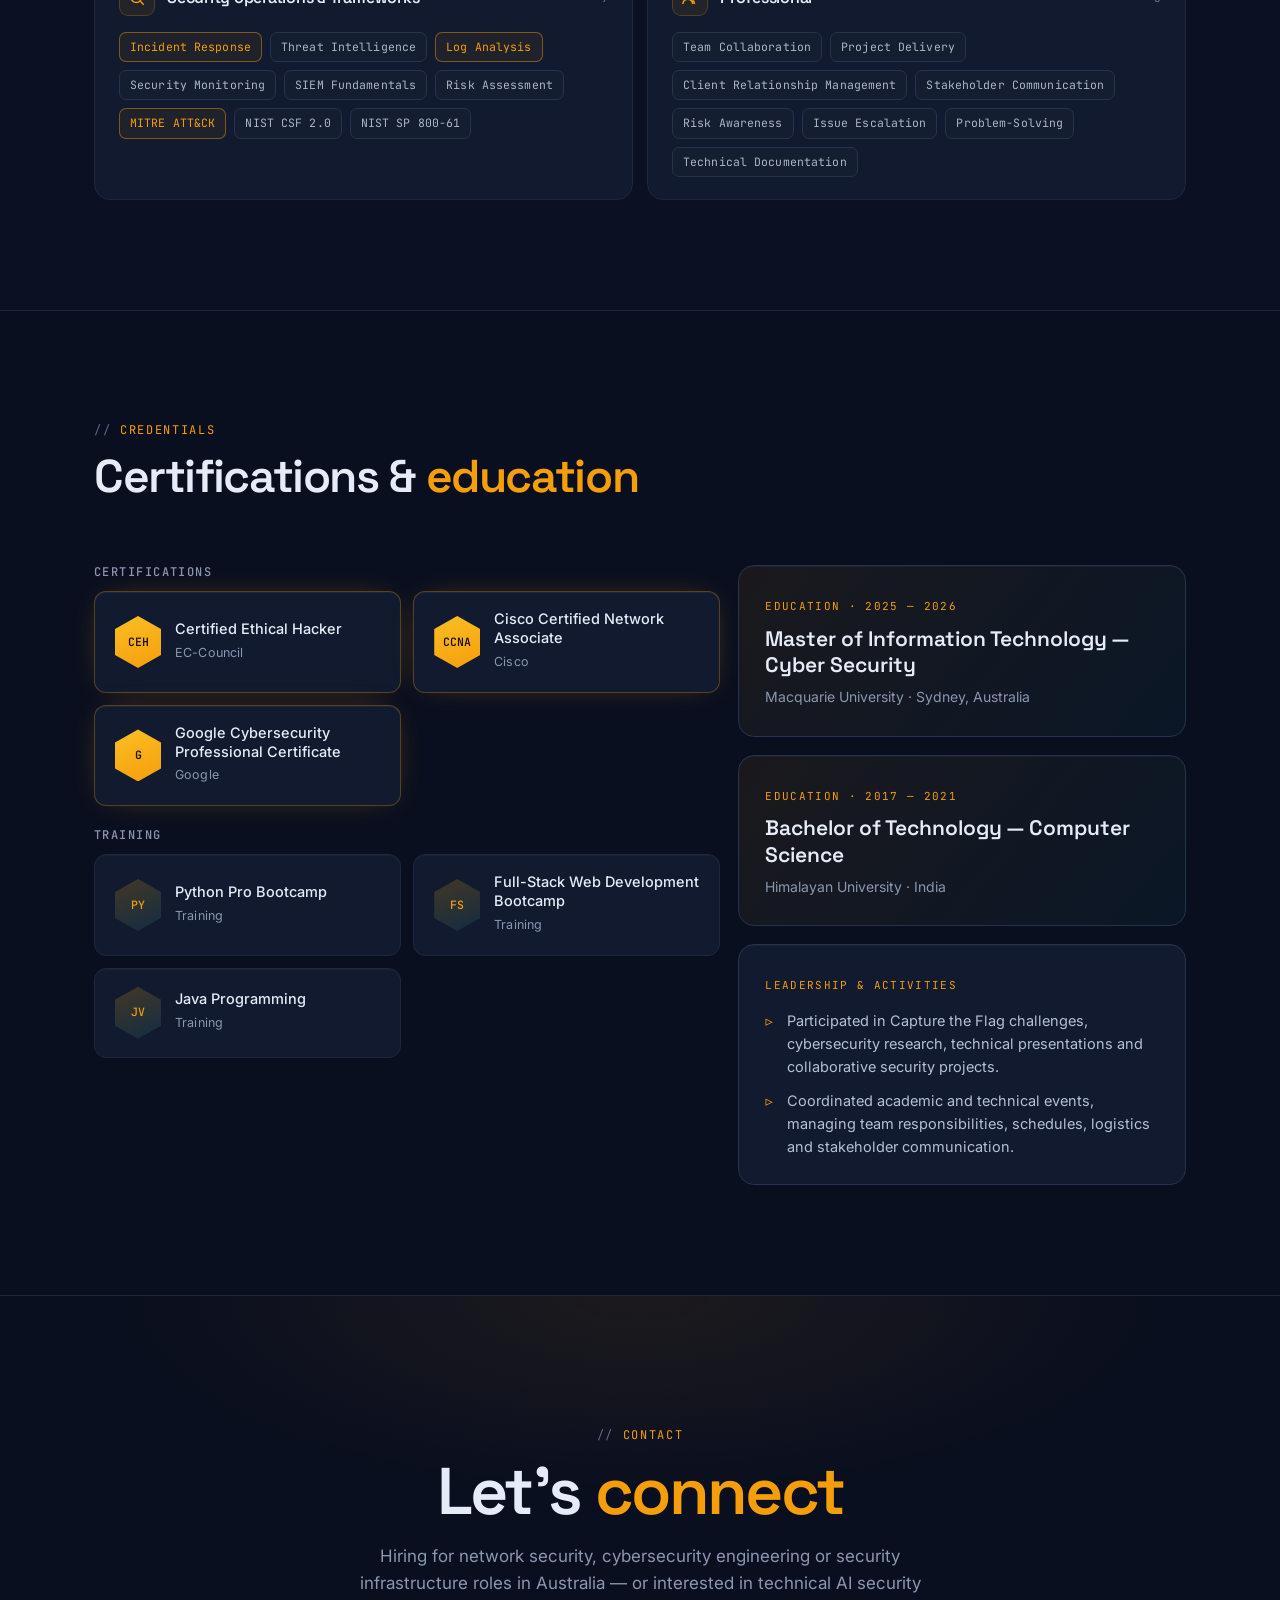
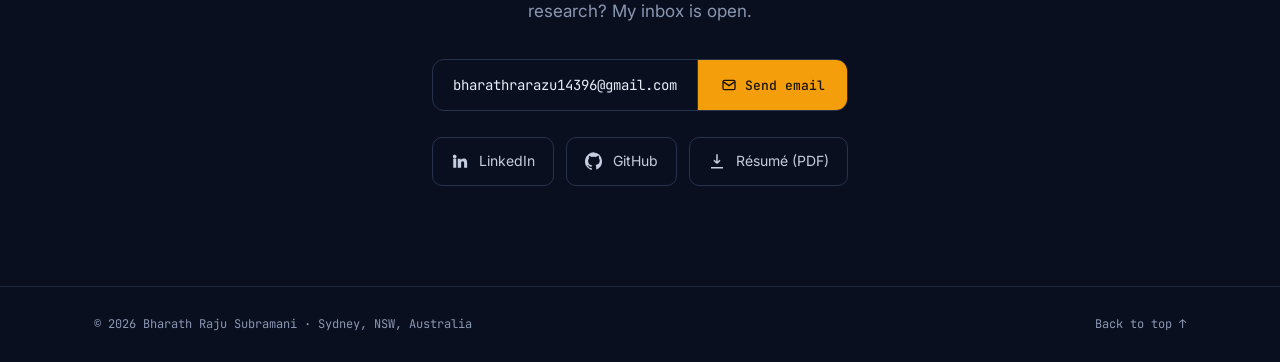
==== commit cb11d409: "Mobile-only analytics; compact project and experience cards on mobile" ====
--- a/index.html
+++ b/index.html
@@ -38,7 +38,7 @@
 <script src="js/main.js" defer></script>
 <script src="js/extras.js" defer></script>
 <script>window.va = window.va || function () { (window.vaq = window.vaq || []).push(arguments); };</script>
-<script defer src="/_vercel/insights/script.js"></script>
+<script>if (matchMedia('(max-width: 760px), (pointer: coarse)').matches) { var s = document.createElement('script'); s.defer = true; s.src = '/_vercel/insights/script.js'; document.head.appendChild(s); }</script>
 </head>
 <body>
 <a class="skip" href="#main">Skip to content</a>
--- a/css/style.css
+++ b/css/style.css
@@ -591,3 +591,23 @@
 #heroMap{aspect-ratio:480/400}
 #heroMap>svg{display:block;width:100%;height:100%}
 .boot-lines{min-height:130px}
+
+/* ===== Mobile: compact project + experience cards ===== */
+@media (max-width:760px){
+  .proj,.proj.featured{padding:18px 16px}
+  .proj .proj-art,.proj .mini-flow,.proj .flow,.proj .num{display:none}
+  .proj h3{font-size:19px;margin:4px 0 4px}
+  .proj .meta{font-size:13.5px;margin-bottom:10px;display:-webkit-box;-webkit-line-clamp:2;-webkit-box-orient:vertical;overflow:hidden}
+  .proj .case{font-size:14px}
+  .proj .case-more{display:none}
+  .proj .chips span:nth-child(n+4),.job .chips span:nth-child(n+4),.mini .chips span:nth-child(n+4){display:none}
+  .mini .proj-art,.mini svg.art{display:none}
+  .mini{padding:14px}
+  .mini p{display:-webkit-box;-webkit-line-clamp:2;-webkit-box-orient:vertical;overflow:hidden;font-size:13.5px}
+  .job{padding:16px}
+  .job h3{font-size:18px}
+  .job .highlight{display:none}
+  .job ul li:nth-child(n+3){display:none}
+  .job ul{font-size:14px}
+  .job.compact p{display:-webkit-box;-webkit-line-clamp:2;-webkit-box-orient:vertical;overflow:hidden}
+}
